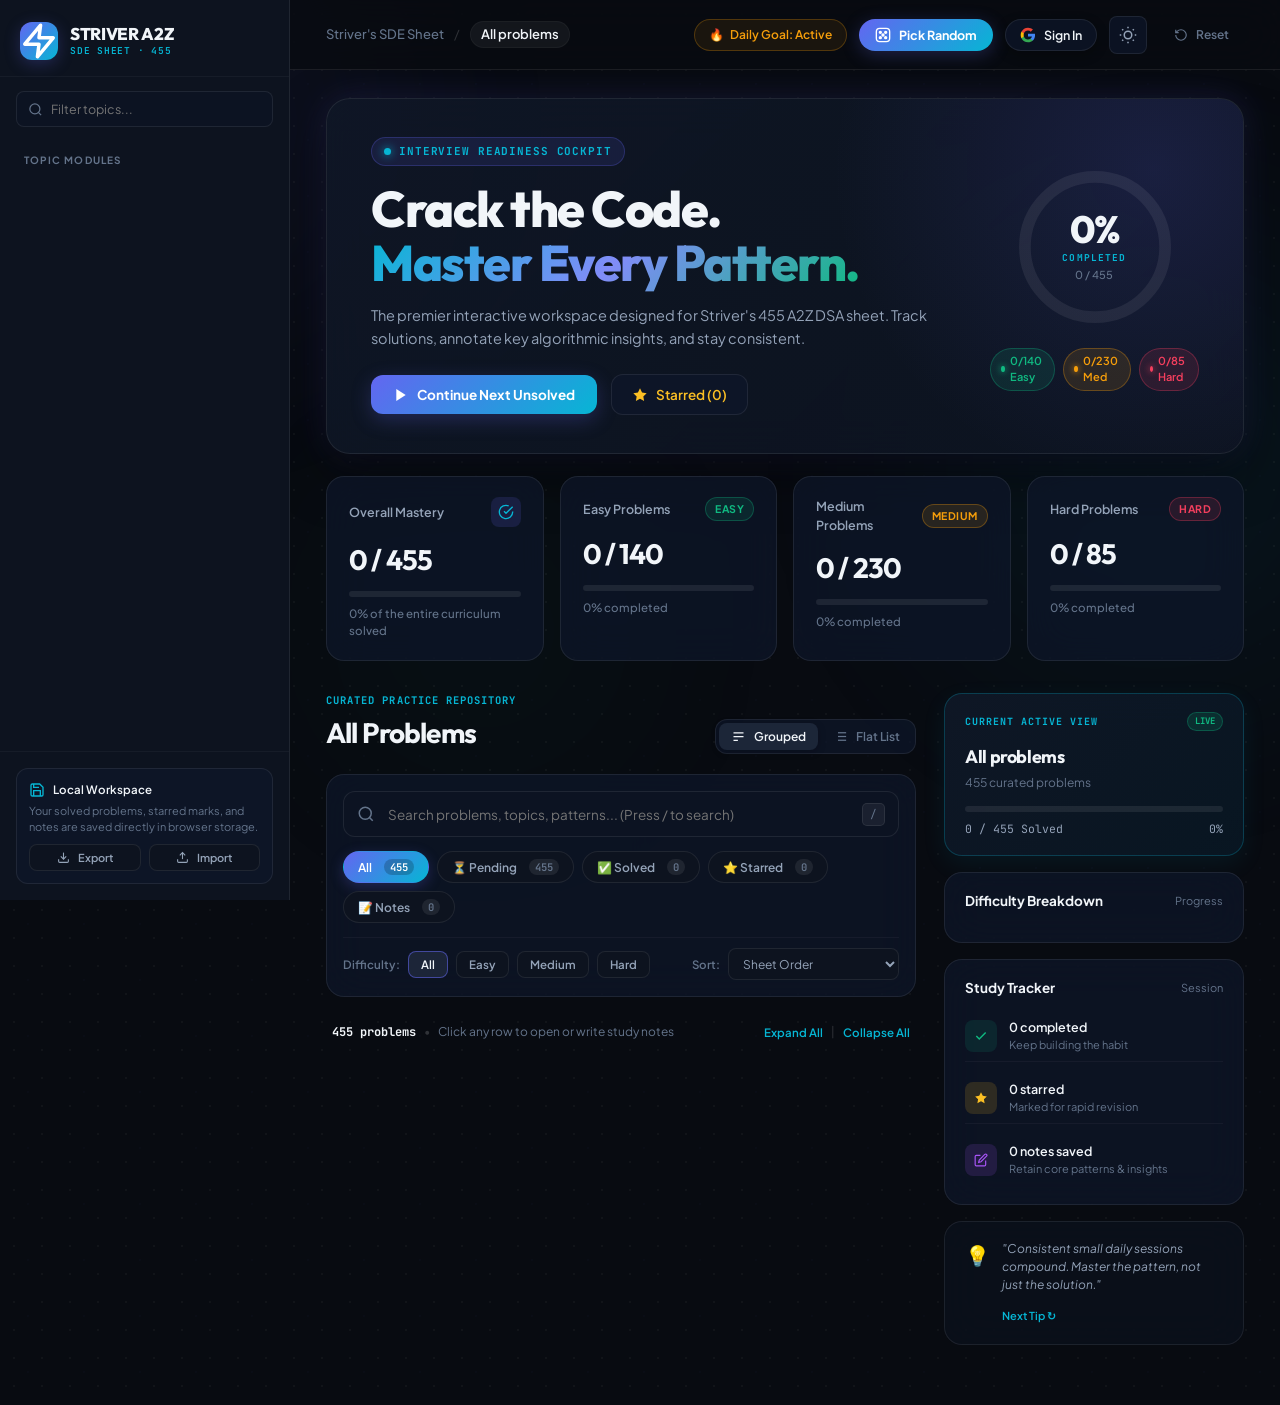
==== index.html @ 266dcc2a "Harden tracker and update page title" ====
<!doctype html>
<html lang="en" data-theme="dark">
  <head>
    <meta charset="UTF-8" />
    <meta name="viewport" content="width=device-width, initial-scale=1.0" />
    <meta name="theme-color" content="#090d16" />
    <title>Old Striver's A2Z DSA Tracker</title>
    <link rel="preconnect" href="https://fonts.googleapis.com" />
    <link rel="preconnect" href="https://fonts.gstatic.com" crossorigin />
    <link href="https://fonts.googleapis.com/css2?family=JetBrains+Mono:wght@400;500;600&family=Outfit:wght@500;600;700;800&family=Plus+Jakarta+Sans:wght@400;500;600;700;800&display=swap" rel="stylesheet" />
    <link rel="stylesheet" href="styles.css" />
  </head>
  <body>
    <!-- Background Ambient Aura -->
    <div class="ambient-glow glow-1" aria-hidden="true"></div>
    <div class="ambient-glow glow-2" aria-hidden="true"></div>
    <div class="ambient-glow glow-3" aria-hidden="true"></div>
    <canvas id="confettiCanvas" class="confetti-canvas" aria-hidden="true"></canvas>

    <div class="app-shell">
      <!-- SIDEBAR -->
      <aside class="sidebar" id="sidebar">
        <div class="sidebar-header">
          <div class="brand">
            <div class="brand-icon">
              <svg viewBox="0 0 24 24" fill="none" stroke="currentColor" stroke-width="2.2" stroke-linecap="round" stroke-linejoin="round">
                <polygon points="13 2 3 14 12 14 11 22 21 10 12 10 13 2"></polygon>
              </svg>
            </div>
            <div class="brand-text">
              <span class="brand-title">STRIVER A2Z</span>
              <span class="brand-badge">SDE SHEET · 455</span>
            </div>
          </div>
          <button class="icon-button mobile-only" id="closeSidebar" aria-label="Close navigation">
            <svg viewBox="0 0 24 24" width="20" height="20" stroke="currentColor" stroke-width="2" fill="none"><line x1="18" y1="6" x2="6" y2="18"></line><line x1="6" y1="6" x2="18" y2="18"></line></svg>
          </button>
        </div>

        <!-- Sidebar Topic Filter & Search -->
        <div class="sidebar-search">
          <svg viewBox="0 0 24 24" width="15" height="15" stroke="currentColor" stroke-width="2" fill="none"><circle cx="11" cy="11" r="8"></circle><line x1="21" y1="21" x2="16.65" y2="16.65"></line></svg>
          <input type="text" id="topicSearchInput" placeholder="Filter topics..." aria-label="Filter topics" />
        </div>

        <!-- Topic Categories Navigation -->
        <div class="sidebar-scroll">
          <div class="nav-section-label">TOPIC MODULES</div>
          <nav class="nav-list" id="topicNav" aria-label="Topics list"></nav>
        </div>

        <!-- Sidebar Footer Action Panel -->
        <div class="sidebar-footer">
          <div class="storage-card">
            <div class="storage-card-header">
              <svg viewBox="0 0 24 24" width="16" height="16" stroke="currentColor" stroke-width="2" fill="none"><path d="M19 21H5a2 2 0 0 1-2-2V5a2 2 0 0 1 2-2h11l5 5v11a2 2 0 0 1-2 2z"></path><polyline points="17 21 17 13 7 13 7 21"></polyline><polyline points="7 3 7 8 15 8"></polyline></svg>
              <span>Local Workspace</span>
            </div>
            <p>Your solved problems, starred marks, and notes are saved directly in browser storage.</p>
            <div class="storage-actions">
              <button class="footer-action-btn" id="exportBtn" title="Export progress as JSON">
                <svg viewBox="0 0 24 24" width="13" height="13" stroke="currentColor" stroke-width="2" fill="none"><path d="M21 15v4a2 2 0 0 1-2 2H5a2 2 0 0 1-2-2v-4"></path><polyline points="7 10 12 15 17 10"></polyline><line x1="12" y1="15" x2="12" y2="3"></line></svg>
                Export
              </button>
              <button class="footer-action-btn" id="importBtn" title="Import progress from JSON">
                <svg viewBox="0 0 24 24" width="13" height="13" stroke="currentColor" stroke-width="2" fill="none"><path d="M21 15v4a2 2 0 0 1-2 2H5a2 2 0 0 1-2-2v-4"></path><polyline points="17 8 12 3 7 8"></polyline><line x1="12" y1="3" x2="12" y2="15"></line></svg>
                Import
              </button>
              <input type="file" id="importFileInput" accept=".json" style="display:none" />
            </div>
          </div>
        </div>
      </aside>

      <!-- MAIN CONTAINER -->
      <main class="main">
        <!-- TOPBAR -->
        <header class="topbar">
          <div class="topbar-left">
            <button class="icon-button mobile-only" id="openSidebar" aria-label="Open navigation">
              <svg viewBox="0 0 24 24" width="22" height="22" stroke="currentColor" stroke-width="2" fill="none"><line x1="3" y1="12" x2="21" y2="12"></line><line x1="3" y1="6" x2="21" y2="6"></line><line x1="3" y1="18" x2="21" y2="18"></line></svg>
            </button>
            <div class="breadcrumbs">
              <span class="crumb-root">Striver's SDE Sheet</span>
              <span class="crumb-divider">/</span>
              <span class="crumb-current" id="crumbTopic">All problems</span>
            </div>
          </div>

          <div class="topbar-right">
            <!-- Daily Streak & Quick Stats -->
            <div class="header-pill streak-pill" title="Current Daily Streak">
              <span class="pill-icon">🔥</span>
              <span class="streak-text" id="streakDisplay">Daily Goal: Active</span>
            </div>

            <!-- Random Problem Button -->
            <button class="cta-pill-button" id="randomProblemBtn" title="Pick a random unsolved problem to practice">
              <svg viewBox="0 0 24 24" width="16" height="16" stroke="currentColor" stroke-width="2" fill="none"><rect x="2" y="2" width="20" height="20" rx="5"></rect><circle cx="8" cy="8" r="1.5" fill="currentColor"></circle><circle cx="16" cy="8" r="1.5" fill="currentColor"></circle><circle cx="12" cy="12" r="1.5" fill="currentColor"></circle><circle cx="8" cy="16" r="1.5" fill="currentColor"></circle><circle cx="16" cy="16" r="1.5" fill="currentColor"></circle></svg>
              <span>Pick Random</span>
            </button>

            <!-- Google Auth Container -->
            <div id="authContainer" class="auth-container">
              <button class="google-signin-btn" id="googleSignInBtn" title="Sign in with Google to sync your progress to the cloud">
                <svg viewBox="0 0 24 24" width="16" height="16">
                  <path fill="#4285F4" d="M22.56 12.25c0-.78-.07-1.53-.2-2.25H12v4.26h5.92c-.26 1.37-1.04 2.53-2.21 3.31v2.77h3.57c2.08-1.92 3.28-4.74 3.28-8.09z"/>
                  <path fill="#34A853" d="M12 23c2.97 0 5.46-.98 7.28-2.66l-3.57-2.77c-.98.66-2.23 1.06-3.71 1.06-2.86 0-5.29-1.93-6.16-4.53H2.18v2.84C3.99 20.53 7.7 23 12 23z"/>
                  <path fill="#FBBC05" d="M5.84 14.09c-.22-.66-.35-1.36-.35-2.09s.13-1.43.35-2.09V7.06H2.18C1.43 8.55 1 10.22 1 12s.43 3.45 1.18 4.94l2.85-2.22.81-.63z"/>
                  <path fill="#EA4335" d="M12 5.38c1.62 0 3.06.56 4.21 1.64l3.15-3.15C17.45 2.09 14.97 1 12 1 7.7 1 3.99 3.47 2.18 7.06l3.66 2.84c.87-2.6 3.3-4.52 6.16-4.52z"/>
                </svg>
                <span>Sign In</span>
              </button>

              <div class="user-profile-menu" id="userProfileMenu" hidden>
                <div class="sync-indicator" id="syncIndicator" title="Cloud Sync Status">
                  <span class="sync-dot"></span>
                  <span class="sync-text" id="syncStatusText">Synced</span>
                </div>
                <div class="user-avatar-wrap" id="userAvatarWrap" title="Your Account">
                  <img id="userAvatar" class="user-avatar" src="" alt="Profile" />
                  <span id="userInitials" class="user-initials" hidden></span>
                </div>
                <div class="user-dropdown-panel" id="userDropdownPanel" hidden>
                  <div class="user-dropdown-header">
                    <strong id="userDisplayName">Signed In User</strong>
                    <small id="userEmail">user@example.com</small>
                  </div>
                  <div class="dropdown-divider"></div>
                  <button class="dropdown-item" id="forceSyncBtn">
                    <svg viewBox="0 0 24 24" width="14" height="14" stroke="currentColor" stroke-width="2" fill="none"><path d="M21.5 2v6h-6M21.34 15.57a10 10 0 1 1-.57-8.38l5.67-5.67"/></svg>
                    <span>Sync with Cloud Now</span>
                  </button>
                  <button class="dropdown-item logout-item" id="googleSignOutBtn">
                    <svg viewBox="0 0 24 24" width="14" height="14" stroke="currentColor" stroke-width="2" fill="none"><path d="M9 21H5a2 2 0 0 1-2-2V5a2 2 0 0 1 2-2h4"></path><polyline points="16 17 21 12 16 7"></polyline><line x1="21" y1="12" x2="9" y2="12"></line></svg>
                    <span>Sign Out</span>
                  </button>
                </div>
              </div>
            </div>

            <!-- Theme Switcher -->
            <button class="icon-button" id="themeToggle" title="Toggle Dark/Light theme" aria-label="Toggle theme">
              <svg class="sun-icon" viewBox="0 0 24 24" width="18" height="18" stroke="currentColor" stroke-width="2" fill="none"><circle cx="12" cy="12" r="5"></circle><line x1="12" y1="1" x2="12" y2="3"></line><line x1="12" y1="21" x2="12" y2="23"></line><line x1="4.22" y1="4.22" x2="5.64" y2="5.64"></line><line x1="18.36" y1="18.36" x2="19.78" y2="19.78"></line><line x1="1" y1="12" x2="3" y2="12"></line><line x1="21" y1="12" x2="23" y2="12"></line><line x1="4.22" y1="19.78" x2="5.64" y2="18.36"></line><line x1="18.36" y1="5.64" x2="19.78" y2="4.22"></line></svg>
              <svg class="moon-icon" viewBox="0 0 24 24" width="18" height="18" stroke="currentColor" stroke-width="2" fill="none"><path d="M21 12.79A9 9 0 1 1 11.21 3 7 7 0 0 0 21 12.79z"></path></svg>
            </button>

            <!-- Reset Button -->
            <button class="ghost-btn" id="resetProgress" title="Reset all progress and notes">
              <svg viewBox="0 0 24 24" width="14" height="14" stroke="currentColor" stroke-width="2" fill="none"><path d="M3 12a9 9 0 1 0 9-9 9.75 9.75 0 0 0-6.74 2.74L3 8"></path><path d="M3 3v5h5"></path></svg>
              <span>Reset</span>
            </button>
          </div>
        </header>

        <!-- HERO COMMAND CENTER -->
        <section class="hero-section">
          <div class="hero-content">
            <div class="hero-eyebrow">
              <span class="eyebrow-dot"></span>
              <span>INTERVIEW READINESS COCKPIT</span>
            </div>
            <h1 class="hero-title">
              Crack the Code.<br />
              <span class="gradient-text">Master Every Pattern.</span>
            </h1>
            <p class="hero-description">
              The premier interactive workspace designed for Striver's 455 A2Z DSA sheet. Track solutions, annotate key algorithmic insights, and stay consistent.
            </p>
            <div class="hero-action-row">
              <button class="primary-hero-btn" id="resumeNextBtn">
                <svg viewBox="0 0 24 24" width="16" height="16" fill="currentColor"><polygon points="5 3 19 12 5 21 5 3"></polygon></svg>
                <span>Continue Next Unsolved</span>
              </button>
              <button class="secondary-hero-btn" id="viewStarredHeroBtn">
                <svg viewBox="0 0 24 24" width="16" height="16" fill="currentColor"><polygon points="12 2 15.09 8.26 22 9.27 17 14.14 18.18 21.02 12 17.77 5.82 21.02 7 14.14 2 9.27 8.91 8.26 12 2"></polygon></svg>
                <span id="heroStarredLabel">Starred (0)</span>
              </button>
            </div>
          </div>

          <!-- Circular Radial Progress Gauge -->
          <div class="hero-gauge-wrapper">
            <div class="radial-gauge-container">
              <svg class="radial-gauge-svg" viewBox="0 0 160 160">
                <defs>
                  <linearGradient id="gaugeGradient" x1="0%" y1="0%" x2="100%" y2="100%">
                    <stop offset="0%" stop-color="#06b6d4" />
                    <stop offset="50%" stop-color="#3b82f6" />
                    <stop offset="100%" stop-color="#10b981" />
                  </linearGradient>
                  <filter id="gaugeGlow" x="-20%" y="-20%" width="140%" height="140%">
                    <feGaussianBlur stdDeviation="6" result="glow" />
                    <feComposite in="SourceGraphic" in2="glow" operator="over" />
                  </filter>
                </defs>
                <circle class="gauge-bg-circle" cx="80" cy="80" r="66"></circle>
                <circle class="gauge-progress-circle" id="gaugeProgressCircle" cx="80" cy="80" r="66"></circle>
              </svg>
              <div class="gauge-center-content">
                <span class="gauge-percentage" id="heroPercent">0%</span>
                <span class="gauge-label">COMPLETED</span>
                <span class="gauge-sublabel" id="heroFraction">0 / 455</span>
              </div>
            </div>
            <div class="hero-mini-badges">
              <div class="mini-badge easy-badge">
                <span class="badge-dot"></span>
                <span id="heroEasyCount">0/140 Easy</span>
              </div>
              <div class="mini-badge medium-badge">
                <span class="badge-dot"></span>
                <span id="heroMedCount">0/230 Med</span>
              </div>
              <div class="mini-badge hard-badge">
                <span class="badge-dot"></span>
                <span id="heroHardCount">0/85 Hard</span>
              </div>
            </div>
          </div>
        </section>

        <!-- STATS ANALYTICS CARDS -->
        <section class="stats-grid" aria-label="Progress summary cards">
          <div class="stat-card accent-card">
            <div class="stat-card-top">
              <span class="stat-card-title">Overall Mastery</span>
              <div class="stat-icon-wrap primary-icon">
                <svg viewBox="0 0 24 24" width="16" height="16" stroke="currentColor" stroke-width="2" fill="none"><path d="M22 11.08V12a10 10 0 1 1-5.93-9.14"></path><polyline points="22 4 12 14.01 9 11.01"></polyline></svg>
              </div>
            </div>
            <div class="stat-main-number" id="totalProgress">0 / 455</div>
            <div class="progress-bar-track">
              <div class="progress-bar-fill" id="totalBar" style="width: 0%"></div>
            </div>
            <div class="stat-footer-text">
              <span id="overallPercentLabel">0% of the entire curriculum solved</span>
            </div>
          </div>

          <div class="stat-card easy-stat-card">
            <div class="stat-card-top">
              <span class="stat-card-title">Easy Problems</span>
              <span class="difficulty-pill easy-pill">Easy</span>
            </div>
            <div class="stat-main-number" id="easyProgress">0 / 140</div>
            <div class="progress-bar-track">
              <div class="progress-bar-fill easy-fill" id="easyBar" style="width: 0%"></div>
            </div>
            <div class="stat-footer-text" id="easyPercentLabel">0% completed</div>
          </div>

          <div class="stat-card medium-stat-card">
            <div class="stat-card-top">
              <span class="stat-card-title">Medium Problems</span>
              <span class="difficulty-pill medium-pill">Medium</span>
            </div>
            <div class="stat-main-number" id="mediumProgress">0 / 230</div>
            <div class="progress-bar-track">
              <div class="progress-bar-fill medium-fill" id="mediumBar" style="width: 0%"></div>
            </div>
            <div class="stat-footer-text" id="medPercentLabel">0% completed</div>
          </div>

          <div class="stat-card hard-stat-card">
            <div class="stat-card-top">
              <span class="stat-card-title">Hard Problems</span>
              <span class="difficulty-pill hard-pill">Hard</span>
            </div>
            <div class="stat-main-number" id="hardProgress">0 / 85</div>
            <div class="progress-bar-track">
              <div class="progress-bar-fill hard-fill" id="hardBar" style="width: 0%"></div>
            </div>
            <div class="stat-footer-text" id="hardPercentLabel">0% completed</div>
          </div>
        </section>

        <!-- MAIN WORKSPACE -->
        <section class="workspace">
          <!-- PRACTICE QUEUE COLUMN -->
          <div class="queue-column">
            <!-- Header & View Mode Switch -->
            <div class="section-head">
              <div class="section-titles">
                <span class="section-eyebrow">CURATED PRACTICE REPOSITORY</span>
                <h2 id="queueTitle">All Problems</h2>
              </div>
              <div class="head-controls">
                <!-- Grouping mode toggle (Grouped vs Flat) -->
                <div class="layout-toggle" role="group" aria-label="Layout toggle">
                  <button class="layout-btn active" id="layoutGroupedBtn" title="Group by Topic & Subtopic">
                    <svg viewBox="0 0 24 24" width="15" height="15" stroke="currentColor" stroke-width="2" fill="none"><path d="M4 6h16M4 12h16M4 18h7"></path></svg>
                    <span>Grouped</span>
                  </button>
                  <button class="layout-btn" id="layoutFlatBtn" title="Flat problem list">
                    <svg viewBox="0 0 24 24" width="15" height="15" stroke="currentColor" stroke-width="2" fill="none"><line x1="8" y1="6" x2="21" y2="6"></line><line x1="8" y1="12" x2="21" y2="12"></line><line x1="8" y1="18" x2="21" y2="18"></line><line x1="3" y1="6" x2="3.01" y2="6"></line><line x1="3" y1="12" x2="3.01" y2="12"></line><line x1="3" y1="18" x2="3.01" y2="18"></line></svg>
                    <span>Flat List</span>
                  </button>
                </div>
              </div>
            </div>

            <!-- Enhanced Filter & Toolbar -->
            <div class="toolbar-container">
              <!-- Search Box -->
              <div class="search-box">
                <svg class="search-icon" viewBox="0 0 24 24" width="18" height="18" stroke="currentColor" stroke-width="2" fill="none"><circle cx="11" cy="11" r="8"></circle><line x1="21" y1="21" x2="16.65" y2="16.65"></line></svg>
                <input id="searchInput" placeholder="Search problems, topics, patterns... (Press / to search)" aria-label="Search problems" />
                <button class="clear-search-btn" id="clearSearchBtn" aria-label="Clear search" hidden>×</button>
                <span class="search-kbd-hint">/</span>
              </div>

              <!-- Quick Status Filters -->
              <div class="status-filter-pills" role="tablist">
                <button class="status-pill active" data-view="all">All <span class="pill-count" id="countAll">455</span></button>
                <button class="status-pill" data-view="pending">⏳ Pending <span class="pill-count" id="countPending">455</span></button>
                <button class="status-pill" data-view="done">✅ Solved <span class="pill-count" id="countDone">0</span></button>
                <button class="status-pill" data-view="starred">⭐ Starred <span class="pill-count" id="countStarred">0</span></button>
                <button class="status-pill" data-view="notes">📝 Notes <span class="pill-count" id="countNotes">0</span></button>
              </div>

              <!-- Secondary Row: Difficulty & Sort Controls -->
              <div class="secondary-toolbar">
                <div class="difficulty-chips">
                  <span class="filter-label">Difficulty:</span>
                  <button class="diff-chip active" data-difficulty="all">All</button>
                  <button class="diff-chip diff-easy" data-difficulty="Easy">Easy</button>
                  <button class="diff-chip diff-med" data-difficulty="Medium">Medium</button>
                  <button class="diff-chip diff-hard" data-difficulty="Hard">Hard</button>
                </div>

                <div class="sort-wrapper">
                  <span class="filter-label">Sort:</span>
                  <select id="sortSelect" aria-label="Sort problems">
                    <option value="sheet">Sheet Order</option>
                    <option value="diff-asc">Difficulty (Easy → Hard)</option>
                    <option value="diff-desc">Difficulty (Hard → Easy)</option>
                    <option value="topic">Topic Category</option>
                    <option value="name">Problem Name (A-Z)</option>
                  </select>
                </div>
              </div>
            </div>

            <!-- Queue Meta & Actions Bar -->
            <div class="queue-meta">
              <div class="meta-left">
                <span class="result-count" id="resultCount">455 problems</span>
                <span class="meta-divider">•</span>
                <span class="meta-subtext">Click any row to open or write study notes</span>
              </div>
              <div class="meta-right" id="groupAccordionControls">
                <button class="text-action-btn" id="expandAllBtn">Expand All</button>
                <span class="meta-divider">|</span>
                <button class="text-action-btn" id="collapseAllBtn">Collapse All</button>
              </div>
            </div>

            <!-- Problem List Container -->
            <div class="problem-list" id="problemList"></div>

            <!-- Empty State -->
            <div class="empty-state" id="emptyState" hidden>
              <div class="empty-state-icon">
                <svg viewBox="0 0 24 24" width="48" height="48" stroke="currentColor" stroke-width="1.5" fill="none"><circle cx="11" cy="11" r="8"></circle><line x1="21" y1="21" x2="16.65" y2="16.65"></line><line x1="8" y1="11" x2="14" y2="11"></line></svg>
              </div>
              <h3>No matching problems found</h3>
              <p>We couldn't find any questions matching your active filters or search query.</p>
              <button class="primary-hero-btn" id="resetFiltersBtn">Reset All Filters</button>
            </div>
          </div>

          <!-- STUDY INSIGHTS RIGHT RAIL -->
          <aside class="insights-rail" aria-label="Study insights and momentum">
            <div class="rail-card focus-topic-card">
              <div class="rail-card-head">
                <span class="rail-label">CURRENT ACTIVE VIEW</span>
                <span class="live-tag">LIVE</span>
              </div>
              <strong class="focus-title" id="railFocus">All problems</strong>
              <p class="focus-desc" id="railFocusMeta">455 curated problems</p>
              <div class="focus-progress-wrapper">
                <div class="progress-bar-track">
                  <div class="progress-bar-fill" id="railFocusBar" style="width: 0%"></div>
                </div>
                <div class="focus-numbers">
                  <span id="railFocusFraction">0 / 455 Solved</span>
                  <span id="railFocusPercent">0%</span>
                </div>
              </div>
            </div>

            <!-- Difficulty Distribution Breakdown -->
            <div class="rail-card">
              <div class="rail-card-head">
                <span class="rail-title">Difficulty Breakdown</span>
                <span class="rail-subtitle">Progress</span>
              </div>
              <div id="difficultyBars" class="difficulty-bars-list"></div>
            </div>

            <!-- Quick Revision Checklist -->
            <div class="rail-card">
              <div class="rail-card-head">
                <span class="rail-title">Study Tracker</span>
                <span class="rail-subtitle">Session</span>
              </div>
              <div class="checklist-items">
                <div class="check-item-row">
                  <div class="check-item-icon check-green">
                    <svg viewBox="0 0 24 24" width="14" height="14" stroke="currentColor" stroke-width="2.5" fill="none"><polyline points="20 6 9 17 4 12"></polyline></svg>
                  </div>
                  <div class="check-item-text">
                    <strong id="railDone">0 completed</strong>
                    <small>Keep building the habit</small>
                  </div>
                </div>
                <div class="check-item-row">
                  <div class="check-item-icon check-gold">
                    <svg viewBox="0 0 24 24" width="14" height="14" fill="currentColor"><polygon points="12 2 15.09 8.26 22 9.27 17 14.14 18.18 21.02 12 17.77 5.82 21.02 7 14.14 2 9.27 8.91 8.26 12 2"></polygon></svg>
                  </div>
                  <div class="check-item-text">
                    <strong id="railStarred">0 starred</strong>
                    <small>Marked for rapid revision</small>
                  </div>
                </div>
                <div class="check-item-row">
                  <div class="check-item-icon check-purple">
                    <svg viewBox="0 0 24 24" width="14" height="14" stroke="currentColor" stroke-width="2" fill="none"><path d="M11 4H4a2 2 0 0 0-2 2v14a2 2 0 0 0 2 2h14a2 2 0 0 0 2-2v-7"></path><path d="M18.5 2.5a2.121 2.121 0 0 1 3 3L12 15l-4 1 1-4 9.5-9.5z"></path></svg>
                  </div>
                  <div class="check-item-text">
                    <strong id="railNotes">0 notes saved</strong>
                    <small>Retain core patterns & insights</small>
                  </div>
                </div>
              </div>
            </div>

            <!-- Pro Tip / Mindset Card -->
            <div class="rail-card quote-card">
              <div class="quote-icon">💡</div>
              <div class="quote-body">
                <p id="motivationalQuote">"Consistent small daily sessions compound. Master the pattern, not just the solution."</p>
                <button class="new-quote-btn" id="newQuoteBtn" title="Get another tip">Next Tip ↻</button>
              </div>
            </div>
          </aside>
        </section>
      </main>
    </div>

    <!-- NOTE MODAL DIALOG -->
    <div class="modal-backdrop" id="noteModal" hidden>
      <div class="note-modal" role="dialog" aria-modal="true" aria-labelledby="noteTitle">
        <button class="modal-close" id="closeModal" aria-label="Close modal">×</button>
        <div class="modal-header">
          <span class="modal-eyebrow">ALGORITHMIC STUDY NOTE</span>
          <h2 id="noteTitle" class="modal-title">Problem Title</h2>
          <div class="modal-tags" id="noteMeta"></div>
        </div>

        <div class="modal-body">
          <div class="note-toolbar">
            <span class="note-tip">Capture edge cases, time/space complexity, or Striver's intuition:</span>
            <span class="note-char-count" id="noteCharCount">0 characters</span>
          </div>
          <textarea id="noteInput" maxlength="5000" placeholder="Write down your key takeaways, optimal intuition, edge cases, or pitfalls..."></textarea>
        </div>

        <div class="modal-footer">
          <div class="modal-footer-left">
            <button class="ghost-btn delete-btn" id="deleteNoteBtn" title="Delete note">
              <svg viewBox="0 0 24 24" width="14" height="14" stroke="currentColor" stroke-width="2" fill="none"><polyline points="3 6 5 6 21 6"></polyline><path d="M19 6v14a2 2 0 0 1-2 2H7a2 2 0 0 1-2-2V6m3 0V4a2 2 0 0 1 2-2h4a2 2 0 0 1 2 2v2"></path></svg>
              Delete Note
            </button>
          </div>
          <div class="modal-footer-right">
            <button class="ghost-btn" id="cancelNote">Cancel</button>
            <button class="primary-hero-btn" id="saveNote">
              <svg viewBox="0 0 24 24" width="14" height="14" stroke="currentColor" stroke-width="2" fill="none"><path d="M19 21H5a2 2 0 0 1-2-2V5a2 2 0 0 1 2-2h11l5 5v11a2 2 0 0 1-2 2z"></path><polyline points="17 21 17 13 7 13 7 21"></polyline><polyline points="7 3 7 8 15 8"></polyline></svg>
              Save Note
            </button>
          </div>
        </div>
      </div>
    </div>

    <!-- RANDOM PROBLEM CHALLENGE MODAL -->
    <div class="modal-backdrop" id="randomModal" hidden>
      <div class="random-modal" role="dialog" aria-modal="true" aria-labelledby="randomModalTitle">
        <button class="modal-close" id="closeRandomModal" aria-label="Close modal">×</button>
        <div class="random-modal-header">
          <div class="dice-badge">🎲</div>
          <span class="modal-eyebrow">DAILY RANDOM CHALLENGE</span>
          <h2 id="randomModalTitle" class="modal-title">Ready for your next challenge?</h2>
        </div>
        <div class="random-problem-card" id="randomCardContent">
          <!-- Filled dynamically -->
        </div>
        <div class="modal-footer" style="justify-content: flex-end;">
          <button class="ghost-btn" id="rollAgainBtn">Roll Another 🎲</button>
          <button class="primary-hero-btn" id="solveRandomBtn">Go To Problem →</button>
        </div>
      </div>
    </div>

    <!-- TOAST NOTIFICATION CONTAINER -->
    <div class="toast-container" id="toastContainer" aria-live="polite"></div>

    <script src="data.js"></script>
    <script type="module" src="app.js"></script>
  </body>
</html>
---- styles.css ----
/* ==========================================================================
   STRIVER A2Z DSA TRACKER · ULTRA-MODERN PREMIUM STYLESHEET
   ========================================================================== */

:root {
  /* Dark Theme Palette (Obsidian / Neon Cyber Minimal) */
  --bg: #080b11;
  --bg-secondary: #0d131f;
  --bg-card: rgba(15, 23, 42, 0.72);
  --bg-card-hover: rgba(23, 34, 59, 0.82);
  --bg-card-active: rgba(30, 41, 59, 0.9);
  --bg-input: rgba(13, 20, 36, 0.85);

  --border: rgba(255, 255, 255, 0.08);
  --border-focus: rgba(99, 102, 241, 0.55);
  --border-subtle: rgba(255, 255, 255, 0.04);
  --border-hover: rgba(255, 255, 255, 0.16);

  --text-main: #f1f5f9;
  --text-secondary: #94a3b8;
  --text-muted: #64748b;
  --text-inverse: #090d16;

  /* Accent & Difficulty Tokens */
  --primary: #6366f1;
  --primary-gradient: linear-gradient(135deg, #6366f1 0%, #06b6d4 100%);
  --primary-glow: rgba(99, 102, 241, 0.25);

  --easy: #10b981;
  --easy-bg: rgba(16, 185, 129, 0.12);
  --easy-border: rgba(16, 185, 129, 0.3);
  --easy-glow: rgba(16, 185, 129, 0.25);

  --medium: #f59e0b;
  --medium-bg: rgba(245, 158, 11, 0.12);
  --medium-border: rgba(245, 158, 11, 0.3);
  --medium-glow: rgba(245, 158, 11, 0.25);

  --hard: #f43f5e;
  --hard-bg: rgba(244, 63, 94, 0.12);
  --hard-border: rgba(244, 63, 94, 0.3);
  --hard-glow: rgba(244, 63, 94, 0.25);

  --gold: #fbbf24;
  --gold-bg: rgba(251, 191, 36, 0.15);

  --cyan: #06b6d4;
  --purple: #a855f7;

  /* Effects */
  --glass-blur: blur(20px);
  --shadow-sm: 0 4px 12px rgba(0, 0, 0, 0.25);
  --shadow-md: 0 10px 30px rgba(0, 0, 0, 0.35);
  --shadow-lg: 0 20px 50px rgba(0, 0, 0, 0.5);
  --shadow-glow: 0 0 35px rgba(99, 102, 241, 0.18);
  --radius-sm: 8px;
  --radius-md: 12px;
  --radius-lg: 18px;
  --radius-xl: 24px;
}

[data-theme="light"] {
  /* Light Theme (Crisp Editorial Studio) */
  --bg: #f8fafc;
  --bg-secondary: #f1f5f9;
  --bg-card: rgba(255, 255, 255, 0.9);
  --bg-card-hover: #ffffff;
  --bg-card-active: #e2e8f0;
  --bg-input: #ffffff;

  --border: rgba(148, 163, 184, 0.25);
  --border-focus: rgba(99, 102, 241, 0.6);
  --border-subtle: rgba(148, 163, 184, 0.12);
  --border-hover: rgba(148, 163, 184, 0.4);

  --text-main: #0f172a;
  --text-secondary: #475569;
  --text-muted: #64748b;
  --text-inverse: #f8fafc;

  --primary: #4f46e5;
  --primary-gradient: linear-gradient(135deg, #4f46e5 0%, #0891b2 100%);
  --primary-glow: rgba(79, 70, 229, 0.2);

  --easy: #059669;
  --easy-bg: rgba(16, 185, 129, 0.1);
  --easy-border: rgba(16, 185, 129, 0.35);

  --medium: #d97706;
  --medium-bg: rgba(245, 158, 11, 0.1);
  --medium-border: rgba(245, 158, 11, 0.35);

  --hard: #e11d48;
  --hard-bg: rgba(244, 63, 94, 0.1);
  --hard-border: rgba(244, 63, 94, 0.35);

  --gold: #d97706;
  --gold-bg: rgba(251, 191, 36, 0.15);

  --shadow-sm: 0 4px 12px rgba(15, 23, 42, 0.05);
  --shadow-md: 0 10px 30px rgba(15, 23, 42, 0.08);
  --shadow-lg: 0 20px 50px rgba(15, 23, 42, 0.12);
  --shadow-glow: 0 0 35px rgba(79, 70, 229, 0.12);
}

/* ==========================================================================
   RESET & BASE
   ========================================================================== */

*, *::before, *::after {
  box-sizing: border-box;
  margin: 0;
  padding: 0;
}

body {
  font-family: 'Plus Jakarta Sans', system-ui, -apple-system, sans-serif;
  background-color: var(--bg);
  color: var(--text-main);
  min-height: 100vh;
  line-height: 1.5;
  overflow-x: hidden;
  position: relative;
  transition: background-color 0.3s ease, color 0.3s ease;
  background-image: 
    radial-gradient(rgba(255, 255, 255, 0.035) 1px, transparent 1px),
    radial-gradient(rgba(99, 102, 241, 0.02) 1px, transparent 1px);
  background-size: 28px 28px, 56px 56px;
}

[data-theme="light"] body {
  background-image: 
    radial-gradient(rgba(15, 23, 42, 0.04) 1px, transparent 1px);
  background-size: 28px 28px;
}

button, input, select, textarea {
  font-family: inherit;
  color: inherit;
}

button {
  cursor: pointer;
  border: none;
  background: none;
  display: inline-flex;
  align-items: center;
  justify-content: center;
  gap: 8px;
  transition: all 0.2s cubic-bezier(0.16, 1, 0.3, 1);
}

button:focus-visible, input:focus-visible, select:focus-visible, textarea:focus-visible {
  outline: 2px solid var(--primary);
  outline-offset: 2px;
}

[hidden] {
  display: none !important;
}

a {
  color: inherit;
  text-decoration: none;
}

/* Custom Translucent Scrollbars */
::-webkit-scrollbar {
  width: 6px;
  height: 6px;
}
::-webkit-scrollbar-track {
  background: transparent;
}
::-webkit-scrollbar-thumb {
  background: var(--border-hover);
  border-radius: 99px;
}
::-webkit-scrollbar-thumb:hover {
  background: var(--text-muted);
}

/* ==========================================================================
   AMBIENT GLOWS & CONFETTI
   ========================================================================== */

.ambient-glow {
  position: fixed;
  border-radius: 50%;
  pointer-events: none;
  z-index: 0;
  filter: blur(120px);
  opacity: 0.45;
  animation: pulseGlow 14s ease-in-out infinite alternate;
}

.glow-1 {
  width: 550px;
  height: 550px;
  top: -150px;
  left: -100px;
  background: radial-gradient(circle, rgba(99, 102, 241, 0.3) 0%, transparent 70%);
}

.glow-2 {
  width: 650px;
  height: 650px;
  top: 15%;
  right: -200px;
  background: radial-gradient(circle, rgba(6, 182, 212, 0.22) 0%, transparent 70%);
  animation-delay: -5s;
}

.glow-3 {
  width: 450px;
  height: 450px;
  bottom: 5%;
  left: 20%;
  background: radial-gradient(circle, rgba(16, 185, 129, 0.15) 0%, transparent 70%);
  animation-delay: -8s;
}

@keyframes pulseGlow {
  0% { transform: scale(1) translate(0, 0); opacity: 0.35; }
  50% { transform: scale(1.12) translate(30px, 20px); opacity: 0.55; }
  100% { transform: scale(0.95) translate(-20px, 30px); opacity: 0.35; }
}

.confetti-canvas {
  position: fixed;
  inset: 0;
  width: 100vw;
  height: 100vh;
  pointer-events: none;
  z-index: 999;
}

/* ==========================================================================
   APP SHELL LAYOUT
   ========================================================================== */

.app-shell {
  display: flex;
  min-height: 100vh;
  position: relative;
  z-index: 1;
}

/* ==========================================================================
   SIDEBAR COMPONENT
   ========================================================================== */

.sidebar {
  width: 290px;
  flex-shrink: 0;
  background: var(--bg-secondary);
  border-right: 1px solid var(--border);
  display: flex;
  flex-direction: column;
  height: 100vh;
  position: sticky;
  top: 0;
  z-index: 40;
  backdrop-filter: var(--glass-blur);
  transition: transform 0.3s cubic-bezier(0.16, 1, 0.3, 1), background-color 0.3s ease;
}

.sidebar-header {
  padding: 22px 20px 16px;
  display: flex;
  align-items: center;
  justify-content: space-between;
  border-bottom: 1px solid var(--border-subtle);
}

.brand {
  display: flex;
  align-items: center;
  gap: 12px;
}

.brand-icon {
  width: 38px;
  height: 38px;
  border-radius: var(--radius-md);
  background: var(--primary-gradient);
  display: grid;
  place-items: center;
  color: #fff;
  box-shadow: 0 4px 16px var(--primary-glow);
  flex-shrink: 0;
}

.brand-text {
  display: flex;
  flex-direction: column;
}

.brand-title {
  font-family: 'Outfit', sans-serif;
  font-weight: 800;
  font-size: 17px;
  letter-spacing: -0.02em;
  color: var(--text-main);
  line-height: 1.2;
}

.brand-badge {
  font-family: 'JetBrains Mono', monospace;
  font-size: 9.5px;
  font-weight: 600;
  letter-spacing: 0.08em;
  color: var(--cyan);
  text-transform: uppercase;
}

.sidebar-search {
  margin: 14px 16px 8px;
  position: relative;
  display: flex;
  align-items: center;
}

.sidebar-search svg {
  position: absolute;
  left: 12px;
  color: var(--text-muted);
  pointer-events: none;
}

.sidebar-search input {
  width: 100%;
  height: 36px;
  background: var(--bg-input);
  border: 1px solid var(--border);
  border-radius: var(--radius-sm);
  padding: 0 12px 0 34px;
  font-size: 12.5px;
  color: var(--text-main);
  transition: all 0.2s ease;
}

.sidebar-search input:focus {
  border-color: var(--border-focus);
  background: var(--bg-card);
  box-shadow: 0 0 0 3px var(--primary-glow);
}

.sidebar-scroll {
  flex: 1;
  overflow-y: auto;
  padding: 10px 14px 20px;
}

.nav-section-label {
  font-size: 10px;
  font-weight: 700;
  letter-spacing: 0.12em;
  color: var(--text-muted);
  padding: 8px 10px;
}

.nav-list {
  display: flex;
  flex-direction: column;
  gap: 4px;
}

/* Enhanced Topic Button with Inline Mini Progress Bar */
.topic-button {
  width: 100%;
  text-align: left;
  padding: 10px 12px;
  border-radius: var(--radius-md);
  border: 1px solid transparent;
  color: var(--text-secondary);
  font-size: 12.5px;
  font-weight: 500;
  position: relative;
  transition: all 0.2s ease;
  display: flex;
  flex-direction: column;
  gap: 6px;
}

.topic-button:hover {
  background: var(--bg-card-hover);
  color: var(--text-main);
  border-color: var(--border-subtle);
  transform: translateX(2px);
}

.topic-button.active {
  background: var(--bg-card-active);
  color: var(--text-main);
  border-color: var(--border-focus);
  box-shadow: 0 4px 16px rgba(0, 0, 0, 0.2), inset 3px 0 0 var(--cyan);
}

.topic-button-main {
  display: flex;
  align-items: center;
  justify-content: space-between;
  width: 100%;
  gap: 8px;
}

.topic-title-wrap {
  display: flex;
  align-items: center;
  gap: 8px;
  min-width: 0;
}

.topic-icon {
  font-size: 14px;
  flex-shrink: 0;
}

.topic-name {
  white-space: nowrap;
  overflow: hidden;
  text-overflow: ellipsis;
}

.topic-badge {
  font-family: 'JetBrains Mono', monospace;
  font-size: 11px;
  color: var(--text-muted);
  flex-shrink: 0;
  padding: 2px 6px;
  border-radius: 6px;
  background: rgba(255, 255, 255, 0.04);
}

.topic-button.active .topic-badge {
  color: var(--cyan);
  background: rgba(6, 182, 212, 0.12);
}

/* Sidebar mini progress bar */
.topic-progress-track {
  width: 100%;
  height: 3px;
  background: rgba(255, 255, 255, 0.06);
  border-radius: 99px;
  overflow: hidden;
}

[data-theme="light"] .topic-progress-track {
  background: rgba(0, 0, 0, 0.06);
}

.topic-progress-fill {
  height: 100%;
  border-radius: 99px;
  background: var(--primary-gradient);
  transition: width 0.3s ease;
}

.topic-button.is-mastered .topic-progress-fill {
  background: var(--easy);
}

/* Sidebar Footer */
.sidebar-footer {
  padding: 16px;
  border-top: 1px solid var(--border-subtle);
}

.storage-card {
  background: var(--bg-card);
  border: 1px solid var(--border);
  border-radius: var(--radius-md);
  padding: 12px;
  font-size: 11.5px;
}

.storage-card-header {
  display: flex;
  align-items: center;
  gap: 8px;
  font-weight: 600;
  color: var(--text-main);
  margin-bottom: 5px;
}

.storage-card-header svg {
  color: var(--cyan);
}

.storage-card p {
  color: var(--text-muted);
  font-size: 11px;
  line-height: 1.4;
  margin-bottom: 10px;
}

.storage-actions {
  display: flex;
  gap: 8px;
}

.footer-action-btn {
  flex: 1;
  padding: 6px 10px;
  border-radius: var(--radius-sm);
  background: var(--bg-secondary);
  border: 1px solid var(--border);
  color: var(--text-secondary);
  font-size: 11px;
  font-weight: 600;
  transition: all 0.2s ease;
}

.footer-action-btn:hover {
  background: var(--bg-card-hover);
  color: var(--text-main);
  border-color: var(--border-hover);
}

/* ==========================================================================
   MAIN CONTENT AREA
   ========================================================================== */

.main {
  flex: 1;
  min-width: 0;
  display: flex;
  flex-direction: column;
}

/* ==========================================================================
   TOPBAR COMPONENT
   ========================================================================== */

.topbar {
  height: 70px;
  background: rgba(8, 11, 17, 0.75);
  backdrop-filter: var(--glass-blur);
  border-bottom: 1px solid var(--border);
  position: sticky;
  top: 0;
  z-index: 30;
  padding: 0 36px;
  display: flex;
  align-items: center;
  justify-content: space-between;
  gap: 20px;
  transition: background-color 0.3s ease;
}

[data-theme="light"] .topbar {
  background: rgba(248, 250, 252, 0.85);
}

.topbar-left {
  display: flex;
  align-items: center;
  gap: 16px;
}

.breadcrumbs {
  display: flex;
  align-items: center;
  gap: 10px;
  font-size: 13px;
  color: var(--text-muted);
}

.crumb-root {
  font-weight: 500;
}

.crumb-divider {
  color: var(--border-hover);
}

.crumb-current {
  font-weight: 600;
  color: var(--text-main);
  background: rgba(255, 255, 255, 0.05);
  padding: 3px 10px;
  border-radius: 99px;
  border: 1px solid var(--border-subtle);
}

.topbar-right {
  display: flex;
  align-items: center;
  gap: 12px;
}

.header-pill {
  display: flex;
  align-items: center;
  gap: 6px;
  padding: 6px 14px;
  border-radius: 99px;
  font-size: 12px;
  font-weight: 600;
  border: 1px solid var(--border);
  background: var(--bg-card);
}

.streak-pill {
  border-color: rgba(245, 158, 11, 0.25);
  background: rgba(245, 158, 11, 0.08);
  color: var(--medium);
}

.pill-icon {
  animation: flicker 1.8s ease-in-out infinite alternate;
}

@keyframes flicker {
  0% { transform: scale(1); filter: drop-shadow(0 0 2px rgba(245, 158, 11, 0.4)); }
  100% { transform: scale(1.15) rotate(4deg); filter: drop-shadow(0 0 8px rgba(245, 158, 11, 0.8)); }
}

.cta-pill-button {
  padding: 8px 16px;
  border-radius: 99px;
  background: var(--primary-gradient);
  color: #fff;
  font-size: 12.5px;
  font-weight: 700;
  box-shadow: 0 4px 18px var(--primary-glow);
}

.cta-pill-button:hover {
  transform: translateY(-1px);
  filter: brightness(1.1);
  box-shadow: 0 6px 24px var(--primary-glow);
}

.icon-button {
  width: 38px;
  height: 38px;
  border-radius: var(--radius-sm);
  background: var(--bg-card);
  border: 1px solid var(--border);
  color: var(--text-secondary);
  display: grid;
  place-items: center;
}

.icon-button:hover {
  background: var(--bg-card-hover);
  color: var(--text-main);
  border-color: var(--border-hover);
}

[data-theme="dark"] .sun-icon { display: block; }
[data-theme="dark"] .moon-icon { display: none; }
[data-theme="light"] .sun-icon { display: none; }
[data-theme="light"] .moon-icon { display: block; }

.ghost-btn {
  padding: 8px 14px;
  border-radius: var(--radius-sm);
  color: var(--text-muted);
  font-size: 12px;
  font-weight: 600;
  border: 1px solid transparent;
}

.ghost-btn:hover {
  color: var(--text-main);
  background: var(--bg-card);
  border-color: var(--border);
}

/* ==========================================================================
   GOOGLE AUTH & USER PROFILE
   ========================================================================== */

.auth-container {
  display: flex;
  align-items: center;
  position: relative;
}

.google-signin-btn {
  display: inline-flex;
  align-items: center;
  gap: 8px;
  padding: 7px 14px;
  border-radius: 99px;
  background: var(--bg-card);
  border: 1px solid var(--border);
  color: var(--text-main);
  font-size: 12.5px;
  font-weight: 600;
  box-shadow: var(--shadow-sm);
  transition: all 0.2s cubic-bezier(0.16, 1, 0.3, 1);
}

.google-signin-btn:hover {
  background: var(--bg-card-hover);
  border-color: rgba(66, 133, 244, 0.45);
  box-shadow: 0 4px 18px rgba(66, 133, 244, 0.25);
  transform: translateY(-1px);
}

.user-profile-menu {
  display: flex;
  align-items: center;
  gap: 10px;
  position: relative;
}

.sync-indicator {
  display: inline-flex;
  align-items: center;
  gap: 6px;
  padding: 4px 10px;
  border-radius: 99px;
  font-size: 11px;
  font-weight: 600;
  background: var(--bg-card);
  border: 1px solid var(--border);
  color: var(--text-secondary);
}

.sync-dot {
  width: 6px;
  height: 6px;
  border-radius: 50%;
  background: var(--easy);
  box-shadow: 0 0 6px var(--easy);
  transition: all 0.2s ease;
}

.sync-indicator.syncing .sync-dot {
  background: var(--cyan);
  box-shadow: 0 0 8px var(--cyan);
  animation: pulseDot 1s infinite alternate;
}

.sync-indicator.syncing .sync-text {
  color: var(--cyan);
}

.sync-indicator.error .sync-dot {
  background: var(--hard);
  box-shadow: 0 0 6px var(--hard);
}

.user-avatar-wrap {
  width: 34px;
  height: 34px;
  border-radius: 50%;
  border: 2px solid var(--border-hover);
  cursor: pointer;
  overflow: hidden;
  display: grid;
  place-items: center;
  transition: all 0.2s ease;
}

.user-avatar-wrap:hover {
  border-color: var(--cyan);
  box-shadow: 0 0 12px rgba(6, 182, 212, 0.4);
  transform: scale(1.05);
}

.user-avatar {
  width: 100%;
  height: 100%;
  object-fit: cover;
}

.user-initials {
  width: 100%;
  height: 100%;
  display: grid;
  place-items: center;
  background: var(--primary-gradient);
  color: #fff;
  font-weight: 700;
  font-size: 13px;
}

.user-dropdown-panel {
  position: absolute;
  top: calc(100% + 10px);
  right: 0;
  min-width: 230px;
  background: var(--bg-secondary);
  border: 1px solid var(--border);
  border-radius: var(--radius-md);
  padding: 12px;
  box-shadow: var(--shadow-lg), 0 0 24px rgba(0, 0, 0, 0.4);
  z-index: 100;
  backdrop-filter: var(--glass-blur);
  animation: slideUp 0.18s cubic-bezier(0.16, 1, 0.3, 1);
}

.user-dropdown-header {
  padding: 4px 6px 10px;
}

.user-dropdown-header strong {
  display: block;
  font-size: 13px;
  color: var(--text-main);
  white-space: nowrap;
  overflow: hidden;
  text-overflow: ellipsis;
}

.user-dropdown-header small {
  display: block;
  font-size: 11px;
  color: var(--text-muted);
  white-space: nowrap;
  overflow: hidden;
  text-overflow: ellipsis;
}

.dropdown-divider {
  height: 1px;
  background: var(--border-subtle);
  margin: 6px 0;
}

.dropdown-item {
  width: 100%;
  padding: 8px 10px;
  border-radius: var(--radius-sm);
  color: var(--text-secondary);
  font-size: 12px;
  font-weight: 600;
  display: flex;
  align-items: center;
  gap: 8px;
  justify-content: flex-start;
  transition: all 0.15s ease;
}

.dropdown-item:hover {
  background: var(--bg-card-hover);
  color: var(--text-main);
}

.logout-item:hover {
  background: var(--hard-bg);
  color: var(--hard);
}

.mobile-only {
  display: none;
}

/* ==========================================================================
   HERO COMMAND CENTER
   ========================================================================== */

.hero-section {
  margin: 28px 36px 0;
  padding: 38px 44px;
  border-radius: var(--radius-xl);
  border: 1px solid var(--border);
  background: linear-gradient(135deg, rgba(16, 24, 40, 0.85) 0%, rgba(13, 19, 32, 0.95) 100%);
  backdrop-filter: var(--glass-blur);
  box-shadow: var(--shadow-lg), var(--shadow-glow);
  display: flex;
  align-items: center;
  justify-content: space-between;
  gap: 40px;
  position: relative;
  overflow: hidden;
}

[data-theme="light"] .hero-section {
  background: linear-gradient(135deg, #ffffff 0%, #f1f5f9 100%);
  border-color: rgba(148, 163, 184, 0.3);
}

.hero-section::before {
  content: '';
  position: absolute;
  top: 0;
  right: 0;
  width: 450px;
  height: 100%;
  background: radial-gradient(circle at 80% 20%, rgba(99, 102, 241, 0.15), transparent 70%);
  pointer-events: none;
}

.hero-content {
  max-width: 580px;
  position: relative;
  z-index: 1;
}

.hero-eyebrow {
  display: inline-flex;
  align-items: center;
  gap: 8px;
  padding: 5px 12px;
  border-radius: 99px;
  background: rgba(99, 102, 241, 0.12);
  border: 1px solid rgba(99, 102, 241, 0.25);
  color: var(--cyan);
  font-family: 'JetBrains Mono', monospace;
  font-size: 11px;
  font-weight: 700;
  letter-spacing: 0.08em;
  margin-bottom: 16px;
}

.eyebrow-dot {
  width: 7px;
  height: 7px;
  border-radius: 50%;
  background: var(--cyan);
  box-shadow: 0 0 10px var(--cyan);
  animation: pulseDot 2s infinite;
}

@keyframes pulseDot {
  0%, 100% { opacity: 1; transform: scale(1); }
  50% { opacity: 0.4; transform: scale(0.8); }
}

.hero-title {
  font-family: 'Outfit', sans-serif;
  font-size: clamp(34px, 4vw, 50px);
  font-weight: 800;
  line-height: 1.08;
  letter-spacing: -0.03em;
  color: var(--text-main);
  margin-bottom: 14px;
}

.gradient-text {
  background: linear-gradient(135deg, #06b6d4 0%, #818cf8 50%, #10b981 100%);
  -webkit-background-clip: text;
  -webkit-text-fill-color: transparent;
}

.hero-description {
  font-size: 14.5px;
  color: var(--text-secondary);
  line-height: 1.6;
  margin-bottom: 24px;
}

.hero-action-row {
  display: flex;
  align-items: center;
  gap: 14px;
  flex-wrap: wrap;
}

.primary-hero-btn {
  padding: 11px 22px;
  border-radius: var(--radius-md);
  background: var(--primary-gradient);
  color: #fff;
  font-size: 13.5px;
  font-weight: 700;
  box-shadow: 0 6px 20px var(--primary-glow);
}

.primary-hero-btn:hover {
  transform: translateY(-2px);
  filter: brightness(1.1);
  box-shadow: 0 10px 28px var(--primary-glow);
}

.secondary-hero-btn {
  padding: 11px 20px;
  border-radius: var(--radius-md);
  background: var(--bg-card);
  border: 1px solid var(--border);
  color: var(--gold);
  font-size: 13.5px;
  font-weight: 600;
}

.secondary-hero-btn:hover {
  background: var(--bg-card-hover);
  border-color: rgba(251, 191, 36, 0.4);
  transform: translateY(-1px);
}

/* Circular Radial Progress Gauge */
.hero-gauge-wrapper {
  display: flex;
  flex-direction: column;
  align-items: center;
  gap: 16px;
  position: relative;
  z-index: 1;
}

.radial-gauge-container {
  width: 170px;
  height: 170px;
  position: relative;
  display: grid;
  place-items: center;
}

.radial-gauge-svg {
  width: 100%;
  height: 100%;
  transform: rotate(-90deg);
}

.gauge-bg-circle {
  fill: none;
  stroke: rgba(255, 255, 255, 0.07);
  stroke-width: 11;
}

[data-theme="light"] .gauge-bg-circle {
  stroke: rgba(0, 0, 0, 0.08);
}

.gauge-progress-circle {
  fill: none;
  stroke: url(#gaugeGradient);
  stroke-width: 11;
  stroke-linecap: round;
  stroke-dasharray: 414.7;
  stroke-dashoffset: 414.7;
  transition: stroke-dashoffset 0.8s cubic-bezier(0.16, 1, 0.3, 1);
  filter: drop-shadow(0 0 12px rgba(6, 182, 212, 0.5));
}

.gauge-center-content {
  position: absolute;
  display: flex;
  flex-direction: column;
  align-items: center;
  justify-content: center;
  text-align: center;
}

.gauge-percentage {
  font-family: 'Outfit', sans-serif;
  font-size: 38px;
  font-weight: 800;
  line-height: 1;
  color: var(--text-main);
  letter-spacing: -0.04em;
}

.gauge-label {
  font-family: 'JetBrains Mono', monospace;
  font-size: 9.5px;
  font-weight: 700;
  letter-spacing: 0.12em;
  color: var(--cyan);
  margin-top: 3px;
}

.gauge-sublabel {
  font-size: 11px;
  color: var(--text-muted);
  font-weight: 500;
  margin-top: 2px;
}

.hero-mini-badges {
  display: flex;
  gap: 8px;
}

.mini-badge {
  display: inline-flex;
  align-items: center;
  gap: 5px;
  padding: 4px 10px;
  border-radius: 99px;
  font-size: 11px;
  font-weight: 600;
  border: 1px solid transparent;
}

.badge-dot {
  width: 6px;
  height: 6px;
  border-radius: 50%;
}

.easy-badge {
  background: var(--easy-bg);
  color: var(--easy);
  border-color: var(--easy-border);
}
.easy-badge .badge-dot { background: var(--easy); box-shadow: 0 0 6px var(--easy); }

.medium-badge {
  background: var(--medium-bg);
  color: var(--medium);
  border-color: var(--medium-border);
}
.medium-badge .badge-dot { background: var(--medium); box-shadow: 0 0 6px var(--medium); }

.hard-badge {
  background: var(--hard-bg);
  color: var(--hard);
  border-color: var(--hard-border);
}
.hard-badge .badge-dot { background: var(--hard); box-shadow: 0 0 6px var(--hard); }

/* ==========================================================================
   STATS GRID CARDS
   ========================================================================== */

.stats-grid {
  margin: 22px 36px 0;
  display: grid;
  grid-template-columns: repeat(4, 1fr);
  gap: 16px;
}

.stat-card {
  background: var(--bg-card);
  border: 1px solid var(--border);
  border-radius: var(--radius-lg);
  padding: 20px 22px;
  backdrop-filter: var(--glass-blur);
  transition: all 0.25s ease;
  position: relative;
  overflow: hidden;
}

.stat-card:hover {
  transform: translateY(-2px);
  border-color: var(--border-hover);
  box-shadow: var(--shadow-md);
}

.stat-card-top {
  display: flex;
  align-items: center;
  justify-content: space-between;
  margin-bottom: 12px;
}

.stat-card-title {
  font-size: 12.5px;
  font-weight: 600;
  color: var(--text-secondary);
}

.stat-icon-wrap {
  width: 30px;
  height: 30px;
  border-radius: var(--radius-sm);
  display: grid;
  place-items: center;
}

.primary-icon {
  background: rgba(99, 102, 241, 0.15);
  color: var(--cyan);
}

.difficulty-pill {
  padding: 3px 9px;
  border-radius: 99px;
  font-size: 10.5px;
  font-weight: 700;
  letter-spacing: 0.04em;
  text-transform: uppercase;
}

.easy-pill {
  background: var(--easy-bg);
  color: var(--easy);
  border: 1px solid var(--easy-border);
}

.medium-pill {
  background: var(--medium-bg);
  color: var(--medium);
  border: 1px solid var(--medium-border);
}

.hard-pill {
  background: var(--hard-bg);
  color: var(--hard);
  border: 1px solid var(--hard-border);
}

.stat-main-number {
  font-family: 'Outfit', sans-serif;
  font-size: 28px;
  font-weight: 700;
  letter-spacing: -0.03em;
  color: var(--text-main);
  margin-bottom: 10px;
}

.progress-bar-track {
  width: 100%;
  height: 6px;
  border-radius: 99px;
  background: rgba(255, 255, 255, 0.08);
  overflow: hidden;
  margin-bottom: 8px;
}

[data-theme="light"] .progress-bar-track {
  background: rgba(0, 0, 0, 0.08);
}

.progress-bar-fill {
  height: 100%;
  border-radius: 99px;
  background: var(--primary-gradient);
  transition: width 0.4s cubic-bezier(0.16, 1, 0.3, 1);
}

.easy-fill { background: var(--easy); box-shadow: 0 0 10px var(--easy); }
.medium-fill { background: var(--medium); box-shadow: 0 0 10px var(--medium); }
.hard-fill { background: var(--hard); box-shadow: 0 0 10px var(--hard); }

.stat-footer-text {
  font-size: 11.5px;
  color: var(--text-muted);
  font-weight: 500;
}

/* ==========================================================================
   WORKSPACE GRID (QUEUE + INSIGHTS RAIL)
   ========================================================================== */

.workspace {
  margin: 32px 36px 60px;
  display: grid;
  grid-template-columns: minmax(0, 1fr) 300px;
  gap: 28px;
  align-items: start;
}

.queue-column {
  min-width: 0;
}

/* Section Head & Layout Switch */
.section-head {
  display: flex;
  align-items: flex-end;
  justify-content: space-between;
  margin-bottom: 20px;
  gap: 16px;
}

.section-eyebrow {
  display: block;
  font-family: 'JetBrains Mono', monospace;
  font-size: 10.5px;
  font-weight: 700;
  letter-spacing: 0.1em;
  color: var(--cyan);
  margin-bottom: 4px;
}

.section-titles h2 {
  font-family: 'Outfit', sans-serif;
  font-size: 28px;
  font-weight: 700;
  letter-spacing: -0.03em;
  color: var(--text-main);
}

.layout-toggle {
  display: flex;
  background: var(--bg-card);
  border: 1px solid var(--border);
  padding: 3px;
  border-radius: var(--radius-md);
  gap: 3px;
}

.layout-btn {
  padding: 6px 12px;
  border-radius: var(--radius-sm);
  color: var(--text-muted);
  font-size: 12px;
  font-weight: 600;
}

.layout-btn:hover {
  color: var(--text-main);
}

.layout-btn.active {
  background: var(--bg-card-active);
  color: var(--text-main);
  box-shadow: 0 2px 8px rgba(0, 0, 0, 0.2);
}

/* ==========================================================================
   TOOLBAR & FILTERS
   ========================================================================== */

.toolbar-container {
  background: var(--bg-card);
  border: 1px solid var(--border);
  border-radius: var(--radius-lg);
  padding: 16px;
  display: flex;
  flex-direction: column;
  gap: 14px;
  margin-bottom: 18px;
  backdrop-filter: var(--glass-blur);
}

.search-box {
  position: relative;
  display: flex;
  align-items: center;
}

.search-icon {
  position: absolute;
  left: 14px;
  color: var(--text-muted);
  pointer-events: none;
}

.search-box input {
  width: 100%;
  height: 46px;
  background: var(--bg-input);
  border: 1px solid var(--border);
  border-radius: var(--radius-md);
  padding: 0 76px 0 44px;
  font-size: 13.5px;
  color: var(--text-main);
  transition: all 0.2s ease;
}

.search-box input:focus {
  border-color: var(--border-focus);
  background: var(--bg-card);
  box-shadow: 0 0 0 3px var(--primary-glow);
}

.clear-search-btn {
  position: absolute;
  right: 44px;
  font-size: 18px;
  color: var(--text-muted);
  width: 24px;
  height: 24px;
}

.clear-search-btn:hover {
  color: var(--text-main);
}

.search-kbd-hint {
  position: absolute;
  right: 14px;
  font-family: 'JetBrains Mono', monospace;
  font-size: 11px;
  padding: 2px 7px;
  border-radius: 5px;
  background: rgba(255, 255, 255, 0.06);
  border: 1px solid var(--border);
  color: var(--text-muted);
  pointer-events: none;
}

/* Status Filter Pills */
.status-filter-pills {
  display: flex;
  align-items: center;
  gap: 8px;
  flex-wrap: wrap;
}

.status-pill {
  padding: 7px 14px;
  border-radius: 99px;
  background: var(--bg-secondary);
  border: 1px solid var(--border);
  color: var(--text-secondary);
  font-size: 12px;
  font-weight: 600;
  transition: all 0.2s ease;
}

.status-pill:hover {
  background: var(--bg-card-hover);
  color: var(--text-main);
  border-color: var(--border-hover);
}

.status-pill.active {
  background: var(--primary-gradient);
  border-color: transparent;
  color: #fff;
  box-shadow: 0 4px 14px var(--primary-glow);
}

.pill-count {
  font-family: 'JetBrains Mono', monospace;
  font-size: 10.5px;
  padding: 1px 6px;
  border-radius: 99px;
  background: rgba(0, 0, 0, 0.2);
  margin-left: 4px;
}

.status-pill:not(.active) .pill-count {
  background: rgba(255, 255, 255, 0.08);
  color: var(--text-muted);
}

/* Secondary Row */
.secondary-toolbar {
  display: flex;
  align-items: center;
  justify-content: space-between;
  gap: 16px;
  flex-wrap: wrap;
  padding-top: 10px;
  border-top: 1px solid var(--border-subtle);
}

.difficulty-chips {
  display: flex;
  align-items: center;
  gap: 8px;
}

.filter-label {
  font-size: 11.5px;
  font-weight: 600;
  color: var(--text-muted);
}

.diff-chip {
  padding: 5px 12px;
  border-radius: var(--radius-sm);
  background: var(--bg-secondary);
  border: 1px solid var(--border);
  color: var(--text-secondary);
  font-size: 11.5px;
  font-weight: 600;
}

.diff-chip:hover {
  color: var(--text-main);
  border-color: var(--border-hover);
}

.diff-chip.active {
  background: var(--bg-card-active);
  color: var(--text-main);
  border-color: var(--border-focus);
}

.diff-chip.diff-easy.active {
  background: var(--easy-bg);
  color: var(--easy);
  border-color: var(--easy-border);
}

.diff-chip.diff-med.active {
  background: var(--medium-bg);
  color: var(--medium);
  border-color: var(--medium-border);
}

.diff-chip.diff-hard.active {
  background: var(--hard-bg);
  color: var(--hard);
  border-color: var(--hard-border);
}

.sort-wrapper {
  display: flex;
  align-items: center;
  gap: 8px;
}

.sort-wrapper select {
  height: 32px;
  background: var(--bg-secondary);
  border: 1px solid var(--border);
  border-radius: var(--radius-sm);
  padding: 0 10px;
  font-size: 12px;
  color: var(--text-secondary);
  cursor: pointer;
}

.sort-wrapper select:focus {
  border-color: var(--border-focus);
  color: var(--text-main);
}

/* Queue Meta Bar */
.queue-meta {
  display: flex;
  align-items: center;
  justify-content: space-between;
  padding: 8px 6px 14px;
  font-size: 12px;
  color: var(--text-muted);
}

.meta-left {
  display: flex;
  align-items: center;
  gap: 8px;
}

.result-count {
  font-weight: 700;
  color: var(--text-main);
  font-family: 'JetBrains Mono', monospace;
}

.meta-divider {
  color: var(--border-hover);
}

.meta-right {
  display: flex;
  align-items: center;
  gap: 8px;
}

.text-action-btn {
  font-size: 11.5px;
  color: var(--cyan);
  font-weight: 600;
}

.text-action-btn:hover {
  text-decoration: underline;
}

/* ==========================================================================
   PROBLEM LIST & ACCORDIONS
   ========================================================================== */

.problem-list {
  display: flex;
  flex-direction: column;
  gap: 12px;
}

/* Topic Group Card Accordion */
.topic-group {
  border: 1px solid var(--border);
  border-radius: var(--radius-lg);
  background: var(--bg-card);
  backdrop-filter: var(--glass-blur);
  overflow: hidden;
  transition: border-color 0.2s ease;
}

.topic-group:hover {
  border-color: var(--border-hover);
}

.topic-group > summary {
  list-style: none;
  cursor: pointer;
  display: flex;
  align-items: center;
  justify-content: space-between;
  padding: 16px 20px;
  user-select: none;
  background: transparent;
  transition: background-color 0.2s ease;
}

.topic-group > summary::-webkit-details-marker {
  display: none;
}

.topic-group > summary:hover {
  background: var(--bg-card-hover);
}

.topic-summary-left {
  display: flex;
  align-items: center;
  gap: 12px;
}

.summary-chevron {
  width: 20px;
  height: 20px;
  display: grid;
  place-items: center;
  color: var(--cyan);
  transition: transform 0.25s cubic-bezier(0.16, 1, 0.3, 1);
}

.topic-group[open] > summary .summary-chevron {
  transform: rotate(90deg);
}

.topic-group-title {
  font-family: 'Outfit', sans-serif;
  font-size: 16px;
  font-weight: 700;
  color: var(--text-main);
  letter-spacing: -0.02em;
}

.topic-summary-right {
  display: flex;
  align-items: center;
  gap: 12px;
}

.topic-group-stat {
  font-family: 'JetBrains Mono', monospace;
  font-size: 12px;
  color: var(--text-secondary);
}

.topic-group-bar {
  width: 90px;
  height: 5px;
  border-radius: 99px;
  background: rgba(255, 255, 255, 0.06);
  overflow: hidden;
}

.topic-group-bar-fill {
  height: 100%;
  border-radius: 99px;
  background: var(--primary-gradient);
}

.subtopic-container {
  padding: 4px 16px 16px;
  border-top: 1px solid var(--border-subtle);
  display: flex;
  flex-direction: column;
  gap: 10px;
}

/* Subtopic Inner Accordion */
.subtopic-group {
  border: 1px solid var(--border-subtle);
  border-radius: var(--radius-md);
  background: rgba(13, 19, 32, 0.6);
  overflow: hidden;
}

[data-theme="light"] .subtopic-group {
  background: rgba(241, 245, 249, 0.6);
}

.subtopic-group > summary {
  list-style: none;
  cursor: pointer;
  display: flex;
  align-items: center;
  justify-content: space-between;
  padding: 10px 14px;
  font-size: 13px;
  font-weight: 600;
  color: var(--text-secondary);
  transition: all 0.2s ease;
}

.subtopic-group > summary::-webkit-details-marker {
  display: none;
}

.subtopic-group > summary:hover {
  color: var(--text-main);
  background: var(--bg-card-hover);
}

.subtopic-summary-left {
  display: flex;
  align-items: center;
  gap: 8px;
}

.subtopic-chevron {
  width: 14px;
  height: 14px;
  display: grid;
  place-items: center;
  color: var(--text-muted);
  transition: transform 0.2s ease;
}

.subtopic-group[open] > summary .subtopic-chevron {
  transform: rotate(90deg);
  color: var(--cyan);
}

.group-problems-list {
  border-top: 1px solid var(--border-subtle);
  display: flex;
  flex-direction: column;
}

/* ==========================================================================
   PROBLEM ROW (THE CORE COMPONENT)
   ========================================================================== */

.problem-row {
  display: grid;
  grid-template-columns: 36px 42px minmax(0, 1fr) auto auto 80px;
  align-items: center;
  gap: 12px;
  padding: 12px 14px;
  border-bottom: 1px solid var(--border-subtle);
  background: transparent;
  transition: all 0.18s ease;
  position: relative;
}

.problem-row:last-child {
  border-bottom: none;
}

.problem-row:hover {
  background: var(--bg-card-hover);
}

/* Checkbox Button */
.check-btn {
  width: 24px;
  height: 24px;
  border-radius: 50%;
  border: 1.8px solid var(--border-hover);
  background: transparent;
  display: grid;
  place-items: center;
  color: transparent;
  transition: all 0.2s cubic-bezier(0.16, 1, 0.3, 1);
  padding: 0;
}

.check-btn:hover {
  border-color: var(--easy);
  transform: scale(1.1);
  box-shadow: 0 0 10px var(--easy-glow);
}

.check-btn svg {
  width: 13px;
  height: 13px;
  stroke-width: 2.5;
  transition: transform 0.2s ease;
}

.problem-row.is-done .check-btn {
  background: var(--easy);
  border-color: var(--easy);
  color: #fff;
}

.problem-row.is-done .check-btn svg {
  transform: scale(1);
}

/* Problem ID */
.problem-id {
  font-family: 'JetBrains Mono', monospace;
  font-size: 11.5px;
  font-weight: 600;
  color: var(--text-muted);
}

/* Problem Title & Meta Info */
.problem-info-cell {
  min-width: 0;
}

.problem-title-text {
  font-size: 13.5px;
  font-weight: 600;
  color: var(--text-main);
  cursor: pointer;
  line-height: 1.35;
  transition: color 0.15s ease;
}

.problem-title-text:hover {
  color: var(--cyan);
}

.problem-row.is-done .problem-title-text {
  color: var(--text-muted);
  text-decoration: line-through;
  text-decoration-color: var(--easy);
}

.problem-meta-tags {
  display: flex;
  align-items: center;
  gap: 8px;
  margin-top: 4px;
  flex-wrap: wrap;
}

.subtopic-tag {
  font-size: 11px;
  color: var(--text-muted);
}

/* Difficulty Pill */
.diff-badge {
  display: inline-flex;
  align-items: center;
  gap: 5px;
  padding: 3px 9px;
  border-radius: 99px;
  font-size: 11px;
  font-weight: 700;
  text-transform: uppercase;
  letter-spacing: 0.04em;
  white-space: nowrap;
}

.diff-badge.easy {
  background: var(--easy-bg);
  color: var(--easy);
  border: 1px solid var(--easy-border);
}
.diff-badge.easy .dot { background: var(--easy); box-shadow: 0 0 6px var(--easy); }

.diff-badge.medium {
  background: var(--medium-bg);
  color: var(--medium);
  border: 1px solid var(--medium-border);
}
.diff-badge.medium .dot { background: var(--medium); box-shadow: 0 0 6px var(--medium); }

.diff-badge.hard {
  background: var(--hard-bg);
  color: var(--hard);
  border: 1px solid var(--hard-border);
}
.diff-badge.hard .dot { background: var(--hard); box-shadow: 0 0 6px var(--hard); }

.diff-badge .dot {
  width: 5px;
  height: 5px;
  border-radius: 50%;
}

/* Practice External Links */
.problem-links-cell {
  display: flex;
  align-items: center;
  gap: 6px;
  white-space: nowrap;
}

.platform-link {
  display: inline-flex;
  align-items: center;
  gap: 4px;
  padding: 4px 8px;
  border-radius: 6px;
  font-size: 11px;
  font-weight: 600;
  border: 1px solid var(--border);
  background: rgba(255, 255, 255, 0.03);
  color: var(--text-secondary);
  transition: all 0.2s ease;
}

.platform-link.leetcode:hover {
  background: rgba(245, 158, 11, 0.12);
  color: #ffa116;
  border-color: rgba(245, 158, 11, 0.4);
}

.platform-link.gfg:hover {
  background: rgba(16, 185, 129, 0.12);
  color: #2f8d46;
  border-color: rgba(16, 185, 129, 0.4);
}

/* Actions Cell (Star & Note) */
.problem-actions-cell {
  display: flex;
  align-items: center;
  justify-content: flex-end;
  gap: 4px;
}

.action-icon-btn {
  width: 28px;
  height: 28px;
  border-radius: 6px;
  display: grid;
  place-items: center;
  color: var(--text-muted);
  transition: all 0.2s ease;
  position: relative;
}

.action-icon-btn:hover {
  background: rgba(255, 255, 255, 0.06);
  color: var(--text-main);
}

.star-btn.is-starred {
  color: var(--gold);
}

.star-btn.is-starred:hover {
  color: #fde047;
}

.note-btn.has-note {
  color: var(--purple);
}

.note-btn.has-note::after {
  content: '';
  position: absolute;
  top: 5px;
  right: 5px;
  width: 5px;
  height: 5px;
  border-radius: 50%;
  background: var(--purple);
  box-shadow: 0 0 6px var(--purple);
}

/* Completed Row Soft Tint */
.problem-row.is-done {
  opacity: 0.72;
}

.problem-row.is-done:hover {
  opacity: 0.95;
}

/* ==========================================================================
   STUDY INSIGHTS RIGHT RAIL
   ========================================================================== */

.insights-rail {
  position: sticky;
  top: 96px;
  display: flex;
  flex-direction: column;
  gap: 16px;
}

.rail-card {
  background: var(--bg-card);
  border: 1px solid var(--border);
  border-radius: var(--radius-lg);
  padding: 18px 20px;
  backdrop-filter: var(--glass-blur);
}

.focus-topic-card {
  background: linear-gradient(135deg, rgba(16, 24, 40, 0.9) 0%, rgba(9, 23, 36, 0.9) 100%);
  border-color: rgba(6, 182, 212, 0.25);
  box-shadow: 0 8px 24px rgba(6, 182, 212, 0.08);
}

.rail-card-head {
  display: flex;
  align-items: center;
  justify-content: space-between;
  margin-bottom: 12px;
}

.rail-label {
  font-family: 'JetBrains Mono', monospace;
  font-size: 10px;
  font-weight: 700;
  letter-spacing: 0.1em;
  color: var(--cyan);
}

.live-tag {
  font-family: 'JetBrains Mono', monospace;
  font-size: 9px;
  font-weight: 700;
  padding: 2px 7px;
  border-radius: 99px;
  background: rgba(16, 185, 129, 0.15);
  color: var(--easy);
  border: 1px solid rgba(16, 185, 129, 0.3);
}

.focus-title {
  display: block;
  font-family: 'Outfit', sans-serif;
  font-size: 18px;
  font-weight: 700;
  color: var(--text-main);
  letter-spacing: -0.02em;
  margin-bottom: 4px;
}

.focus-desc {
  font-size: 12px;
  color: var(--text-muted);
  margin-bottom: 14px;
}

.focus-numbers {
  display: flex;
  justify-content: space-between;
  font-family: 'JetBrains Mono', monospace;
  font-size: 11.5px;
  color: var(--text-secondary);
  margin-top: 6px;
}

.rail-title {
  font-size: 13.5px;
  font-weight: 700;
  color: var(--text-main);
}

.rail-subtitle {
  font-size: 11px;
  color: var(--text-muted);
}

/* Difficulty breakdown in rail */
.difficulty-bars-list {
  display: flex;
  flex-direction: column;
  gap: 12px;
}

.rail-diff-row {
  display: flex;
  flex-direction: column;
  gap: 5px;
}

.rail-diff-header {
  display: flex;
  justify-content: space-between;
  font-size: 12px;
  font-weight: 600;
  color: var(--text-secondary);
}

.rail-diff-fraction {
  font-family: 'JetBrains Mono', monospace;
  font-size: 11px;
  color: var(--text-muted);
}

.rail-diff-track {
  height: 6px;
  background: rgba(255, 255, 255, 0.06);
  border-radius: 99px;
  overflow: hidden;
}

[data-theme="light"] .rail-diff-track {
  background: rgba(0, 0, 0, 0.06);
}

.rail-diff-fill {
  height: 100%;
  border-radius: 99px;
  transition: width 0.3s ease;
}

/* Checklist items */
.checklist-items {
  display: flex;
  flex-direction: column;
  gap: 10px;
}

.check-item-row {
  display: flex;
  align-items: center;
  gap: 12px;
  padding: 8px 0;
  border-bottom: 1px solid var(--border-subtle);
}

.check-item-row:last-child {
  border-bottom: none;
}

.check-item-icon {
  width: 32px;
  height: 32px;
  border-radius: var(--radius-sm);
  display: grid;
  place-items: center;
  flex-shrink: 0;
}

.check-green {
  background: var(--easy-bg);
  color: var(--easy);
}

.check-gold {
  background: var(--gold-bg);
  color: var(--gold);
}

.check-purple {
  background: rgba(168, 85, 247, 0.15);
  color: var(--purple);
}

.check-item-text strong {
  display: block;
  font-size: 12.5px;
  color: var(--text-main);
  font-weight: 600;
}

.check-item-text small {
  display: block;
  font-size: 11px;
  color: var(--text-muted);
}

/* Quote Card */
.quote-card {
  display: flex;
  gap: 12px;
  background: rgba(13, 19, 32, 0.6);
}

.quote-icon {
  font-size: 20px;
  flex-shrink: 0;
}

.quote-body p {
  font-size: 12px;
  color: var(--text-secondary);
  line-height: 1.5;
  font-style: italic;
  margin-bottom: 8px;
}

.new-quote-btn {
  font-size: 11px;
  color: var(--cyan);
  font-weight: 600;
}

.new-quote-btn:hover {
  text-decoration: underline;
}

/* ==========================================================================
   MODALS & OVERLAYS
   ========================================================================== */

.modal-backdrop {
  position: fixed;
  inset: 0;
  background: rgba(4, 7, 13, 0.75);
  backdrop-filter: blur(8px);
  display: grid;
  place-items: center;
  padding: 20px;
  z-index: 100;
  animation: fadeIn 0.2s ease;
}

@keyframes fadeIn {
  from { opacity: 0; }
  to { opacity: 1; }
}

.note-modal, .random-modal {
  width: min(560px, 100%);
  background: var(--bg-card);
  border: 1px solid var(--border);
  border-radius: var(--radius-xl);
  padding: 28px;
  box-shadow: var(--shadow-lg), 0 0 50px rgba(0, 0, 0, 0.6);
  position: relative;
  backdrop-filter: var(--glass-blur);
  animation: slideUp 0.25s cubic-bezier(0.16, 1, 0.3, 1);
}

@keyframes slideUp {
  from { transform: translateY(16px) scale(0.98); opacity: 0; }
  to { transform: translateY(0) scale(1); opacity: 1; }
}

.modal-close {
  position: absolute;
  top: 18px;
  right: 20px;
  font-size: 24px;
  color: var(--text-muted);
  width: 32px;
  height: 32px;
  border-radius: 50%;
  display: grid;
  place-items: center;
}

.modal-close:hover {
  background: rgba(255, 255, 255, 0.08);
  color: var(--text-main);
}

.modal-header {
  margin-bottom: 18px;
  padding-right: 32px;
}

.modal-eyebrow {
  display: block;
  font-family: 'JetBrains Mono', monospace;
  font-size: 10px;
  font-weight: 700;
  letter-spacing: 0.1em;
  color: var(--cyan);
  margin-bottom: 6px;
}

.modal-title {
  font-family: 'Outfit', sans-serif;
  font-size: 22px;
  font-weight: 700;
  color: var(--text-main);
  letter-spacing: -0.02em;
  line-height: 1.25;
}

.modal-tags {
  display: flex;
  align-items: center;
  gap: 8px;
  margin-top: 8px;
  flex-wrap: wrap;
}

.note-toolbar {
  display: flex;
  align-items: center;
  justify-content: space-between;
  margin-bottom: 8px;
  font-size: 11.5px;
  color: var(--text-muted);
}

.note-modal textarea {
  width: 100%;
  min-height: 180px;
  background: var(--bg-input);
  border: 1px solid var(--border);
  border-radius: var(--radius-md);
  padding: 14px;
  font-size: 13.5px;
  line-height: 1.6;
  color: var(--text-main);
  resize: vertical;
  transition: border-color 0.2s ease;
}

.note-modal textarea:focus {
  border-color: var(--border-focus);
  box-shadow: 0 0 0 3px var(--primary-glow);
}

.modal-footer {
  display: flex;
  align-items: center;
  justify-content: space-between;
  margin-top: 20px;
  padding-top: 16px;
  border-top: 1px solid var(--border-subtle);
}

.modal-footer-right {
  display: flex;
  gap: 10px;
}

.delete-btn {
  color: var(--hard);
}
.delete-btn:hover {
  background: var(--hard-bg);
  border-color: var(--hard-border);
}

/* Random Challenge Modal Content */
.random-modal-header {
  text-align: center;
  margin-bottom: 20px;
}

.dice-badge {
  font-size: 40px;
  margin-bottom: 10px;
  animation: bounceDice 1s ease infinite alternate;
}

@keyframes bounceDice {
  from { transform: translateY(0); }
  to { transform: translateY(-8px) rotate(8deg); }
}

.random-problem-card {
  background: var(--bg-secondary);
  border: 1px solid var(--border);
  border-radius: var(--radius-lg);
  padding: 22px;
  display: flex;
  flex-direction: column;
  gap: 12px;
  margin-bottom: 18px;
}

.rand-title {
  font-family: 'Outfit', sans-serif;
  font-size: 20px;
  font-weight: 700;
  color: var(--text-main);
}

.rand-meta-row {
  display: flex;
  align-items: center;
  gap: 10px;
  flex-wrap: wrap;
}

/* Empty State */
.empty-state {
  text-align: center;
  padding: 60px 20px;
  background: var(--bg-card);
  border: 1px dashed var(--border);
  border-radius: var(--radius-xl);
  display: flex;
  flex-direction: column;
  align-items: center;
  gap: 12px;
}

.empty-state-icon {
  color: var(--cyan);
}

.empty-state h3 {
  font-family: 'Outfit', sans-serif;
  font-size: 20px;
  font-weight: 700;
}

.empty-state p {
  color: var(--text-muted);
  font-size: 13.5px;
  max-width: 380px;
  margin-bottom: 8px;
}

/* Toast Container */
.toast-container {
  position: fixed;
  bottom: 24px;
  right: 28px;
  z-index: 1000;
  display: flex;
  flex-direction: column;
  gap: 10px;
  pointer-events: none;
}

.toast {
  pointer-events: auto;
  background: var(--bg-secondary);
  border: 1px solid var(--border);
  border-radius: var(--radius-md);
  padding: 12px 18px;
  display: flex;
  align-items: center;
  gap: 10px;
  font-size: 13px;
  font-weight: 600;
  color: var(--text-main);
  box-shadow: var(--shadow-lg);
  backdrop-filter: var(--glass-blur);
  animation: toastIn 0.3s cubic-bezier(0.16, 1, 0.3, 1), toastOut 0.3s ease 2.7s forwards;
}

@keyframes toastIn {
  from { transform: translateX(50px); opacity: 0; }
  to { transform: translateX(0); opacity: 1; }
}

@keyframes toastOut {
  from { opacity: 1; }
  to { opacity: 0; transform: translateY(-10px); }
}

/* ==========================================================================
   RESPONSIVE DESIGN (TABLETS & MOBILE)
   ========================================================================== */

@media (max-width: 1200px) {
  .workspace {
    grid-template-columns: minmax(0, 1fr);
  }
  .insights-rail {
    display: grid;
    grid-template-columns: repeat(2, 1fr);
    position: static;
  }
  .focus-topic-card {
    grid-column: span 2;
  }
}

@media (max-width: 1024px) {
  .stats-grid {
    grid-template-columns: repeat(2, 1fr);
  }
  .hero-section {
    flex-direction: column;
    align-items: flex-start;
  }
  .hero-gauge-wrapper {
    align-self: center;
  }
}

@media (max-width: 768px) {
  .mobile-only {
    display: flex;
  }
  .sidebar {
    position: fixed;
    inset: 0 auto 0 0;
    transform: translateX(-100%);
    box-shadow: var(--shadow-lg);
  }
  .sidebar.open {
    transform: translateX(0);
  }
  .topbar {
    padding: 0 18px;
  }
  .breadcrumbs {
    font-size: 12px;
  }
  .crumb-root, .crumb-divider {
    display: none;
  }
  .streak-pill {
    display: none;
  }
  .hero-section {
    margin: 16px 16px 0;
    padding: 24px 20px;
  }
  .hero-title {
    font-size: 30px;
  }
  .stats-grid {
    margin: 16px 16px 0;
    grid-template-columns: 1fr;
    gap: 12px;
  }
  .workspace {
    margin: 20px 16px 40px;
    gap: 20px;
  }
  .insights-rail {
    grid-template-columns: 1fr;
  }
  .focus-topic-card {
    grid-column: span 1;
  }
  .problem-row {
    grid-template-columns: 32px 36px minmax(0, 1fr) auto auto;
    padding: 10px 8px;
    gap: 8px;
  }
  .problem-links-cell {
    grid-column: 3 / -1;
    margin-top: -4px;
    margin-bottom: 4px;
  }
  .platform-link {
    font-size: 10px;
    padding: 3px 6px;
  }
  .secondary-toolbar {
    flex-direction: column;
    align-items: flex-start;
  }
}
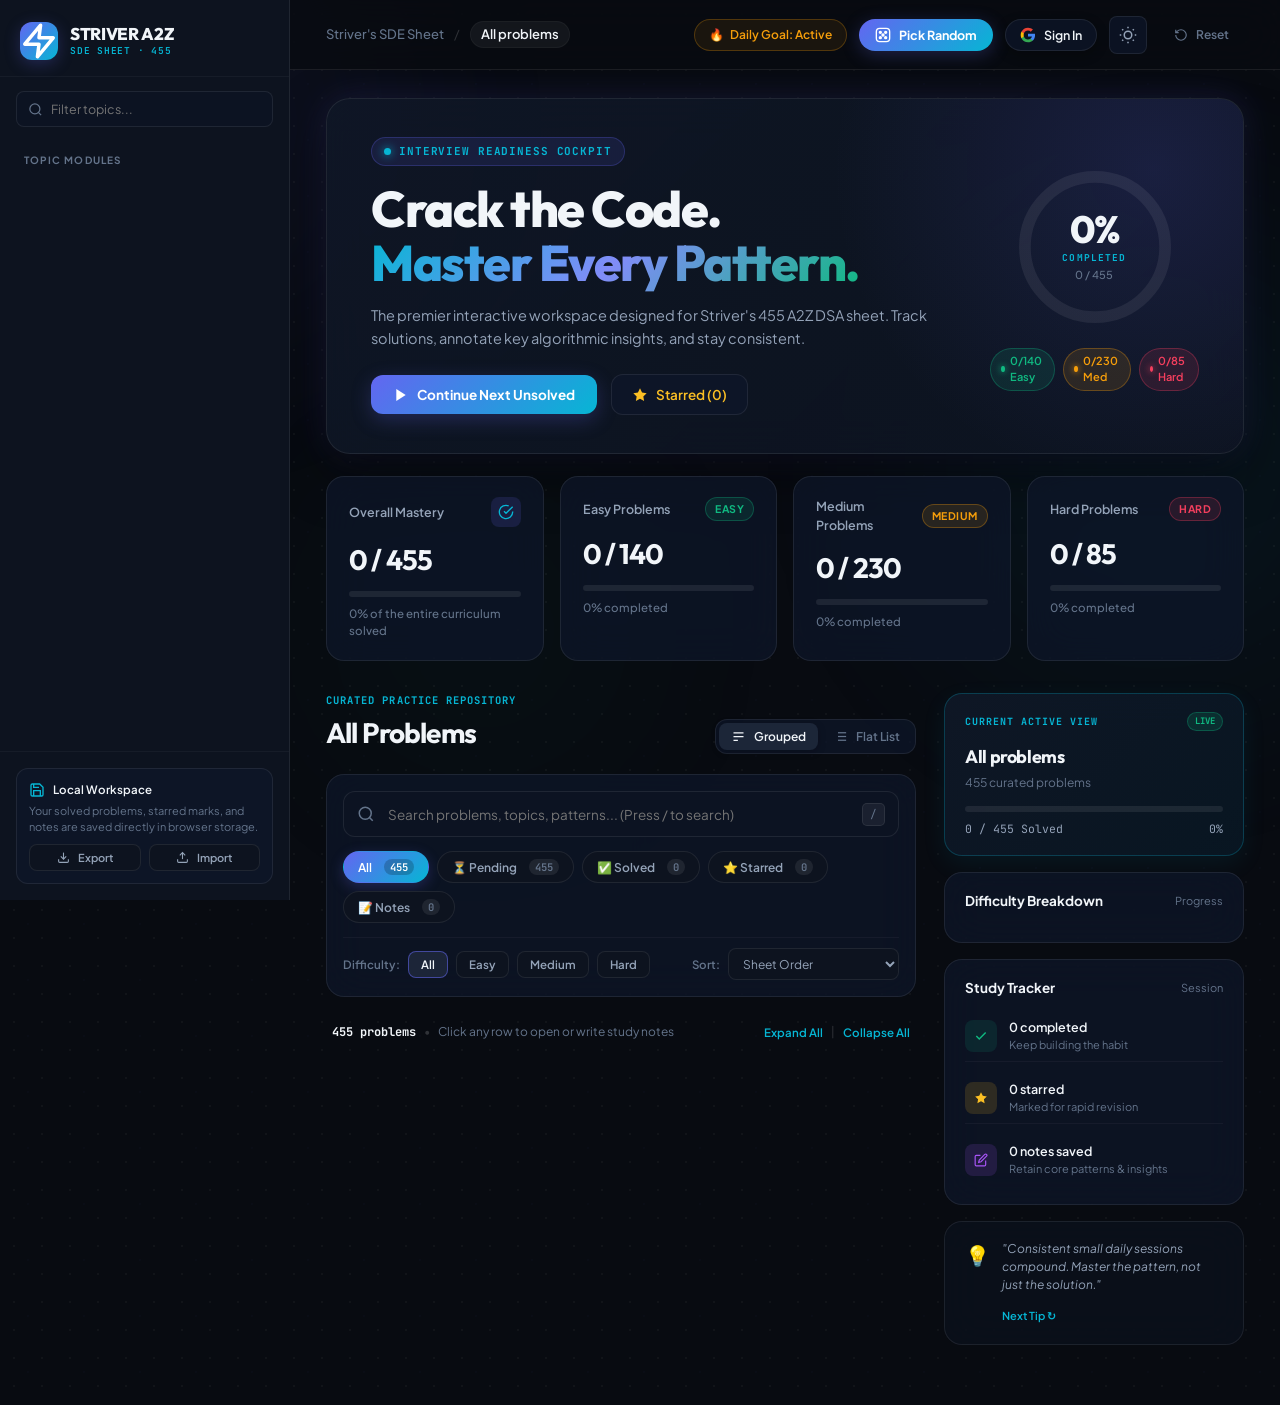
==== commit 98927c6d: "Optimize SEO for 'OLD STRIVER A2Z DSA Sheet' with structured data, meta tags, and curriculum overvie" ====
--- a/index.html
+++ b/index.html
@@ -1,513 +1,715 @@
 <!doctype html>
 <html lang="en" data-theme="dark">
-  <head>
-    <meta charset="UTF-8" />
-    <meta name="viewport" content="width=device-width, initial-scale=1.0" />
-    <meta name="theme-color" content="#090d16" />
-    <title>Old Striver's A2Z DSA Tracker</title>
-    <link rel="preconnect" href="https://fonts.googleapis.com" />
-    <link rel="preconnect" href="https://fonts.gstatic.com" crossorigin />
-    <link href="https://fonts.googleapis.com/css2?family=JetBrains+Mono:wght@400;500;600&family=Outfit:wght@500;600;700;800&family=Plus+Jakarta+Sans:wght@400;500;600;700;800&display=swap" rel="stylesheet" />
-    <link rel="stylesheet" href="styles.css" />
-  </head>
-  <body>
-    <!-- Background Ambient Aura -->
-    <div class="ambient-glow glow-1" aria-hidden="true"></div>
-    <div class="ambient-glow glow-2" aria-hidden="true"></div>
-    <div class="ambient-glow glow-3" aria-hidden="true"></div>
-    <canvas id="confettiCanvas" class="confetti-canvas" aria-hidden="true"></canvas>
-
-    <div class="app-shell">
-      <!-- SIDEBAR -->
-      <aside class="sidebar" id="sidebar">
-        <div class="sidebar-header">
-          <div class="brand">
-            <div class="brand-icon">
-              <svg viewBox="0 0 24 24" fill="none" stroke="currentColor" stroke-width="2.2" stroke-linecap="round" stroke-linejoin="round">
-                <polygon points="13 2 3 14 12 14 11 22 21 10 12 10 13 2"></polygon>
+
+<head>
+  <meta charset="UTF-8" />
+  <meta name="viewport" content="width=device-width, initial-scale=1.0" />
+  <meta name="theme-color" content="#090d16" />
+
+  <title>OLD STRIVER A2Z DSA Sheet · Complete 455 Questions Tracker</title>
+  <meta name="title" content="OLD STRIVER A2Z DSA Sheet · Complete 455 Questions Tracker" />
+  <meta name="description"
+    content="Prepare with the complete Old Striver A2Z DSA Sheet (455 problems). Topic-wise interactive tracker, LeetCode & GFG direct problem links, revision notes, and free Google cloud progress sync." />
+  <meta name="keywords"
+    content="old striver dsa sheet, old striver a2z dsa sheet, striver old sheet, old striver sheet, striver a2z dsa sheet old, striver 455 sheet, striver sde sheet, striver dsa tracker, takeuforward old sheet, leetcode, geeksforgeeks" />
+  <meta name="robots" content="index, follow" />
+  <meta name="author" content="Old Striver A2Z DSA Sheet" />
+  <link rel="canonical" href="https://dsa-two-xi.vercel.app/" />
+
+  <!-- Open Graph / Facebook / LinkedIn / WhatsApp -->
+  <meta property="og:type" content="website" />
+  <meta property="og:url" content="https://dsa-two-xi.vercel.app/" />
+  <meta property="og:title" content="OLD STRIVER A2Z DSA Sheet · Complete 455 Questions Tracker" />
+  <meta property="og:description"
+    content="The definitive tracker for the Old Striver A2Z DSA Sheet (455 problems). Track topics, solve on LeetCode & GFG, write study notes, and sync progress across devices with Google." />
+  <meta property="og:site_name" content="Old Striver A2Z DSA Sheet" />
+
+  <!-- Twitter Meta -->
+  <meta name="twitter:card" content="summary_large_image" />
+  <meta name="twitter:url" content="https://dsa-two-xi.vercel.app/" />
+  <meta name="twitter:title" content="OLD STRIVER A2Z DSA Sheet · Complete 455 Questions Tracker" />
+  <meta name="twitter:description"
+    content="Solve all 455 questions from the Old Striver A2Z DSA Sheet with interactive progress bars, notes, and LeetCode/GFG practice links." />
+
+  <!-- Structured Data (JSON-LD) for Search Engines (Google, Bing) -->
+  <script type="application/ld+json">
+    {
+      "@context": "https://schema.org",
+      "@graph": [
+        {
+          "@type": "WebApplication",
+          "@id": "https://dsa-two-xi.vercel.app/#webapp",
+          "name": "Old Striver A2Z DSA Sheet Tracker",
+          "url": "https://dsa-two-xi.vercel.app/",
+          "description": "Interactive study tracker for the 455 coding interview questions in the Old Striver A2Z DSA Sheet.",
+          "applicationCategory": "EducationalApplication",
+          "operatingSystem": "All",
+          "offers": {
+            "@type": "Offer",
+            "price": "0",
+            "priceCurrency": "USD"
+          }
+        },
+        {
+          "@type": "Course",
+          "@id": "https://dsa-two-xi.vercel.app/#course",
+          "name": "Old Striver A2Z DSA Sheet - Complete 455 Interview Problems",
+          "description": "Comprehensive data structures and algorithms interview preparation sheet created by Striver (Raj Vikramaditya / takeUforward), covering Basics, Arrays, Binary Search, Trees, Dynamic Programming, Graphs, and Tries.",
+          "provider": {
+            "@type": "Organization",
+            "name": "Old Striver A2Z DSA Sheet",
+            "sameAs": "https://dsa-two-xi.vercel.app/"
+          }
+        },
+        {
+          "@type": "FAQPage",
+          "@id": "https://dsa-two-xi.vercel.app/#faq",
+          "mainEntity": [
+            {
+              "@type": "Question",
+              "name": "What is the Old Striver A2Z DSA Sheet?",
+              "acceptedAnswer": {
+                "@type": "Answer",
+                "text": "The Old Striver A2Z DSA Sheet is the classic curriculum of 455 coding interview questions curated by Raj Vikramaditya (Striver) covering all core DSA concepts from basics to advanced DP and graphs."
+              }
+            },
+            {
+              "@type": "Question",
+              "name": "How many problems are included in the Old Striver A2Z DSA Sheet?",
+              "acceptedAnswer": {
+                "@type": "Answer",
+                "text": "The sheet contains exactly 455 carefully chosen problems categorized across 15 topics, each linked directly to LeetCode and GeeksforGeeks."
+              }
+            },
+            {
+              "@type": "Question",
+              "name": "How can I track my progress on the Old Striver DSA Sheet?",
+              "acceptedAnswer": {
+                "@type": "Answer",
+                "text": "You can check off completed problems, star tricky questions, write algorithmic study notes, and sign in with Google to automatically sync your progress to the cloud."
+              }
+            }
+          ]
+        }
+      ]
+    }
+    </script>
+  <link rel="preconnect" href="https://fonts.googleapis.com" />
+  <link rel="preconnect" href="https://fonts.gstatic.com" crossorigin />
+  <link
+    href="https://fonts.googleapis.com/css2?family=JetBrains+Mono:wght@400;500;600&family=Outfit:wght@500;600;700;800&family=Plus+Jakarta+Sans:wght@400;500;600;700;800&display=swap"
+    rel="stylesheet" />
+  <link rel="stylesheet" href="styles.css" />
+</head>
+
+<body>
+  <!-- Background Ambient Aura -->
+  <div class="ambient-glow glow-1" aria-hidden="true"></div>
+  <div class="ambient-glow glow-2" aria-hidden="true"></div>
+  <div class="ambient-glow glow-3" aria-hidden="true"></div>
+  <canvas id="confettiCanvas" class="confetti-canvas" aria-hidden="true"></canvas>
+
+  <div class="app-shell">
+    <!-- SIDEBAR -->
+    <aside class="sidebar" id="sidebar">
+      <div class="sidebar-header">
+        <div class="brand">
+          <div class="brand-icon">
+            <svg viewBox="0 0 24 24" fill="none" stroke="currentColor" stroke-width="2.2" stroke-linecap="round"
+              stroke-linejoin="round">
+              <polygon points="13 2 3 14 12 14 11 22 21 10 12 10 13 2"></polygon>
+            </svg>
+          </div>
+          <div class="brand-text">
+            <span class="brand-title">STRIVER A2Z</span>
+            <span class="brand-badge">SDE SHEET · 455</span>
+          </div>
+        </div>
+        <button class="icon-button mobile-only" id="closeSidebar" aria-label="Close navigation">
+          <svg viewBox="0 0 24 24" width="20" height="20" stroke="currentColor" stroke-width="2" fill="none">
+            <line x1="18" y1="6" x2="6" y2="18"></line>
+            <line x1="6" y1="6" x2="18" y2="18"></line>
+          </svg>
+        </button>
+      </div>
+
+      <!-- Sidebar Topic Filter & Search -->
+      <div class="sidebar-search">
+        <svg viewBox="0 0 24 24" width="15" height="15" stroke="currentColor" stroke-width="2" fill="none">
+          <circle cx="11" cy="11" r="8"></circle>
+          <line x1="21" y1="21" x2="16.65" y2="16.65"></line>
+        </svg>
+        <input type="text" id="topicSearchInput" placeholder="Filter topics..." aria-label="Filter topics" />
+      </div>
+
+      <!-- Topic Categories Navigation -->
+      <div class="sidebar-scroll">
+        <div class="nav-section-label">TOPIC MODULES</div>
+        <nav class="nav-list" id="topicNav" aria-label="Topics list"></nav>
+      </div>
+
+      <!-- Sidebar Footer Action Panel -->
+      <div class="sidebar-footer">
+        <div class="storage-card">
+          <div class="storage-card-header">
+            <svg viewBox="0 0 24 24" width="16" height="16" stroke="currentColor" stroke-width="2" fill="none">
+              <path d="M19 21H5a2 2 0 0 1-2-2V5a2 2 0 0 1 2-2h11l5 5v11a2 2 0 0 1-2 2z"></path>
+              <polyline points="17 21 17 13 7 13 7 21"></polyline>
+              <polyline points="7 3 7 8 15 8"></polyline>
+            </svg>
+            <span>Local Workspace</span>
+          </div>
+          <p>Your solved problems, starred marks, and notes are saved directly in browser storage.</p>
+          <div class="storage-actions">
+            <button class="footer-action-btn" id="exportBtn" title="Export progress as JSON">
+              <svg viewBox="0 0 24 24" width="13" height="13" stroke="currentColor" stroke-width="2" fill="none">
+                <path d="M21 15v4a2 2 0 0 1-2 2H5a2 2 0 0 1-2-2v-4"></path>
+                <polyline points="7 10 12 15 17 10"></polyline>
+                <line x1="12" y1="15" x2="12" y2="3"></line>
               </svg>
-            </div>
-            <div class="brand-text">
-              <span class="brand-title">STRIVER A2Z</span>
-              <span class="brand-badge">SDE SHEET · 455</span>
-            </div>
-          </div>
-          <button class="icon-button mobile-only" id="closeSidebar" aria-label="Close navigation">
-            <svg viewBox="0 0 24 24" width="20" height="20" stroke="currentColor" stroke-width="2" fill="none"><line x1="18" y1="6" x2="6" y2="18"></line><line x1="6" y1="6" x2="18" y2="18"></line></svg>
+              Export
+            </button>
+            <button class="footer-action-btn" id="importBtn" title="Import progress from JSON">
+              <svg viewBox="0 0 24 24" width="13" height="13" stroke="currentColor" stroke-width="2" fill="none">
+                <path d="M21 15v4a2 2 0 0 1-2 2H5a2 2 0 0 1-2-2v-4"></path>
+                <polyline points="17 8 12 3 7 8"></polyline>
+                <line x1="12" y1="3" x2="12" y2="15"></line>
+              </svg>
+              Import
+            </button>
+            <input type="file" id="importFileInput" accept=".json" style="display:none" />
+          </div>
+        </div>
+      </div>
+    </aside>
+
+    <!-- MAIN CONTAINER -->
+    <main class="main">
+      <!-- TOPBAR -->
+      <header class="topbar">
+        <div class="topbar-left">
+          <button class="icon-button mobile-only" id="openSidebar" aria-label="Open navigation">
+            <svg viewBox="0 0 24 24" width="22" height="22" stroke="currentColor" stroke-width="2" fill="none">
+              <line x1="3" y1="12" x2="21" y2="12"></line>
+              <line x1="3" y1="6" x2="21" y2="6"></line>
+              <line x1="3" y1="18" x2="21" y2="18"></line>
+            </svg>
           </button>
-        </div>
-
-        <!-- Sidebar Topic Filter & Search -->
-        <div class="sidebar-search">
-          <svg viewBox="0 0 24 24" width="15" height="15" stroke="currentColor" stroke-width="2" fill="none"><circle cx="11" cy="11" r="8"></circle><line x1="21" y1="21" x2="16.65" y2="16.65"></line></svg>
-          <input type="text" id="topicSearchInput" placeholder="Filter topics..." aria-label="Filter topics" />
-        </div>
-
-        <!-- Topic Categories Navigation -->
-        <div class="sidebar-scroll">
-          <div class="nav-section-label">TOPIC MODULES</div>
-          <nav class="nav-list" id="topicNav" aria-label="Topics list"></nav>
-        </div>
-
-        <!-- Sidebar Footer Action Panel -->
-        <div class="sidebar-footer">
-          <div class="storage-card">
-            <div class="storage-card-header">
-              <svg viewBox="0 0 24 24" width="16" height="16" stroke="currentColor" stroke-width="2" fill="none"><path d="M19 21H5a2 2 0 0 1-2-2V5a2 2 0 0 1 2-2h11l5 5v11a2 2 0 0 1-2 2z"></path><polyline points="17 21 17 13 7 13 7 21"></polyline><polyline points="7 3 7 8 15 8"></polyline></svg>
-              <span>Local Workspace</span>
-            </div>
-            <p>Your solved problems, starred marks, and notes are saved directly in browser storage.</p>
-            <div class="storage-actions">
-              <button class="footer-action-btn" id="exportBtn" title="Export progress as JSON">
-                <svg viewBox="0 0 24 24" width="13" height="13" stroke="currentColor" stroke-width="2" fill="none"><path d="M21 15v4a2 2 0 0 1-2 2H5a2 2 0 0 1-2-2v-4"></path><polyline points="7 10 12 15 17 10"></polyline><line x1="12" y1="15" x2="12" y2="3"></line></svg>
-                Export
-              </button>
-              <button class="footer-action-btn" id="importBtn" title="Import progress from JSON">
-                <svg viewBox="0 0 24 24" width="13" height="13" stroke="currentColor" stroke-width="2" fill="none"><path d="M21 15v4a2 2 0 0 1-2 2H5a2 2 0 0 1-2-2v-4"></path><polyline points="17 8 12 3 7 8"></polyline><line x1="12" y1="3" x2="12" y2="15"></line></svg>
-                Import
-              </button>
-              <input type="file" id="importFileInput" accept=".json" style="display:none" />
-            </div>
-          </div>
-        </div>
-      </aside>
-
-      <!-- MAIN CONTAINER -->
-      <main class="main">
-        <!-- TOPBAR -->
-        <header class="topbar">
-          <div class="topbar-left">
-            <button class="icon-button mobile-only" id="openSidebar" aria-label="Open navigation">
-              <svg viewBox="0 0 24 24" width="22" height="22" stroke="currentColor" stroke-width="2" fill="none"><line x1="3" y1="12" x2="21" y2="12"></line><line x1="3" y1="6" x2="21" y2="6"></line><line x1="3" y1="18" x2="21" y2="18"></line></svg>
+          <div class="breadcrumbs">
+            <span class="crumb-root">Striver's SDE Sheet</span>
+            <span class="crumb-divider">/</span>
+            <span class="crumb-current" id="crumbTopic">All problems</span>
+          </div>
+        </div>
+
+        <div class="topbar-right">
+          <!-- Daily Streak & Quick Stats -->
+          <div class="header-pill streak-pill" title="Current Daily Streak">
+            <span class="pill-icon">🔥</span>
+            <span class="streak-text" id="streakDisplay">Daily Goal: Active</span>
+          </div>
+
+          <!-- Random Problem Button -->
+          <button class="cta-pill-button" id="randomProblemBtn" title="Pick a random unsolved problem to practice">
+            <svg viewBox="0 0 24 24" width="16" height="16" stroke="currentColor" stroke-width="2" fill="none">
+              <rect x="2" y="2" width="20" height="20" rx="5"></rect>
+              <circle cx="8" cy="8" r="1.5" fill="currentColor"></circle>
+              <circle cx="16" cy="8" r="1.5" fill="currentColor"></circle>
+              <circle cx="12" cy="12" r="1.5" fill="currentColor"></circle>
+              <circle cx="8" cy="16" r="1.5" fill="currentColor"></circle>
+              <circle cx="16" cy="16" r="1.5" fill="currentColor"></circle>
+            </svg>
+            <span>Pick Random</span>
+          </button>
+
+          <!-- Google Auth Container -->
+          <div id="authContainer" class="auth-container">
+            <button class="google-signin-btn" id="googleSignInBtn"
+              title="Sign in with Google to sync your progress to the cloud">
+              <svg viewBox="0 0 24 24" width="16" height="16">
+                <path fill="#4285F4"
+                  d="M22.56 12.25c0-.78-.07-1.53-.2-2.25H12v4.26h5.92c-.26 1.37-1.04 2.53-2.21 3.31v2.77h3.57c2.08-1.92 3.28-4.74 3.28-8.09z" />
+                <path fill="#34A853"
+                  d="M12 23c2.97 0 5.46-.98 7.28-2.66l-3.57-2.77c-.98.66-2.23 1.06-3.71 1.06-2.86 0-5.29-1.93-6.16-4.53H2.18v2.84C3.99 20.53 7.7 23 12 23z" />
+                <path fill="#FBBC05"
+                  d="M5.84 14.09c-.22-.66-.35-1.36-.35-2.09s.13-1.43.35-2.09V7.06H2.18C1.43 8.55 1 10.22 1 12s.43 3.45 1.18 4.94l2.85-2.22.81-.63z" />
+                <path fill="#EA4335"
+                  d="M12 5.38c1.62 0 3.06.56 4.21 1.64l3.15-3.15C17.45 2.09 14.97 1 12 1 7.7 1 3.99 3.47 2.18 7.06l3.66 2.84c.87-2.6 3.3-4.52 6.16-4.52z" />
+              </svg>
+              <span>Sign In</span>
             </button>
-            <div class="breadcrumbs">
-              <span class="crumb-root">Striver's SDE Sheet</span>
-              <span class="crumb-divider">/</span>
-              <span class="crumb-current" id="crumbTopic">All problems</span>
-            </div>
-          </div>
-
-          <div class="topbar-right">
-            <!-- Daily Streak & Quick Stats -->
-            <div class="header-pill streak-pill" title="Current Daily Streak">
-              <span class="pill-icon">🔥</span>
-              <span class="streak-text" id="streakDisplay">Daily Goal: Active</span>
-            </div>
-
-            <!-- Random Problem Button -->
-            <button class="cta-pill-button" id="randomProblemBtn" title="Pick a random unsolved problem to practice">
-              <svg viewBox="0 0 24 24" width="16" height="16" stroke="currentColor" stroke-width="2" fill="none"><rect x="2" y="2" width="20" height="20" rx="5"></rect><circle cx="8" cy="8" r="1.5" fill="currentColor"></circle><circle cx="16" cy="8" r="1.5" fill="currentColor"></circle><circle cx="12" cy="12" r="1.5" fill="currentColor"></circle><circle cx="8" cy="16" r="1.5" fill="currentColor"></circle><circle cx="16" cy="16" r="1.5" fill="currentColor"></circle></svg>
-              <span>Pick Random</span>
+
+            <div class="user-profile-menu" id="userProfileMenu" hidden>
+              <div class="sync-indicator" id="syncIndicator" title="Cloud Sync Status">
+                <span class="sync-dot"></span>
+                <span class="sync-text" id="syncStatusText">Synced</span>
+              </div>
+              <div class="user-avatar-wrap" id="userAvatarWrap" title="Your Account">
+                <img id="userAvatar" class="user-avatar" src="" alt="Profile" />
+                <span id="userInitials" class="user-initials" hidden></span>
+              </div>
+              <div class="user-dropdown-panel" id="userDropdownPanel" hidden>
+                <div class="user-dropdown-header">
+                  <strong id="userDisplayName">Signed In User</strong>
+                  <small id="userEmail">user@example.com</small>
+                </div>
+                <div class="dropdown-divider"></div>
+                <button class="dropdown-item" id="forceSyncBtn">
+                  <svg viewBox="0 0 24 24" width="14" height="14" stroke="currentColor" stroke-width="2" fill="none">
+                    <path d="M21.5 2v6h-6M21.34 15.57a10 10 0 1 1-.57-8.38l5.67-5.67" />
+                  </svg>
+                  <span>Sync with Cloud Now</span>
+                </button>
+                <button class="dropdown-item logout-item" id="googleSignOutBtn">
+                  <svg viewBox="0 0 24 24" width="14" height="14" stroke="currentColor" stroke-width="2" fill="none">
+                    <path d="M9 21H5a2 2 0 0 1-2-2V5a2 2 0 0 1 2-2h4"></path>
+                    <polyline points="16 17 21 12 16 7"></polyline>
+                    <line x1="21" y1="12" x2="9" y2="12"></line>
+                  </svg>
+                  <span>Sign Out</span>
+                </button>
+              </div>
+            </div>
+          </div>
+
+          <!-- Theme Switcher -->
+          <button class="icon-button" id="themeToggle" title="Toggle Dark/Light theme" aria-label="Toggle theme">
+            <svg class="sun-icon" viewBox="0 0 24 24" width="18" height="18" stroke="currentColor" stroke-width="2"
+              fill="none">
+              <circle cx="12" cy="12" r="5"></circle>
+              <line x1="12" y1="1" x2="12" y2="3"></line>
+              <line x1="12" y1="21" x2="12" y2="23"></line>
+              <line x1="4.22" y1="4.22" x2="5.64" y2="5.64"></line>
+              <line x1="18.36" y1="18.36" x2="19.78" y2="19.78"></line>
+              <line x1="1" y1="12" x2="3" y2="12"></line>
+              <line x1="21" y1="12" x2="23" y2="12"></line>
+              <line x1="4.22" y1="19.78" x2="5.64" y2="18.36"></line>
+              <line x1="18.36" y1="5.64" x2="19.78" y2="4.22"></line>
+            </svg>
+            <svg class="moon-icon" viewBox="0 0 24 24" width="18" height="18" stroke="currentColor" stroke-width="2"
+              fill="none">
+              <path d="M21 12.79A9 9 0 1 1 11.21 3 7 7 0 0 0 21 12.79z"></path>
+            </svg>
+          </button>
+
+          <!-- Reset Button -->
+          <button class="ghost-btn" id="resetProgress" title="Reset all progress and notes">
+            <svg viewBox="0 0 24 24" width="14" height="14" stroke="currentColor" stroke-width="2" fill="none">
+              <path d="M3 12a9 9 0 1 0 9-9 9.75 9.75 0 0 0-6.74 2.74L3 8"></path>
+              <path d="M3 3v5h5"></path>
+            </svg>
+            <span>Reset</span>
+          </button>
+        </div>
+      </header>
+
+      <!-- HERO COMMAND CENTER -->
+      <section class="hero-section">
+        <div class="hero-content">
+          <div class="hero-eyebrow">
+            <span class="eyebrow-dot"></span>
+            <span>INTERVIEW READINESS COCKPIT</span>
+          </div>
+          <h1 class="hero-title">
+            Crack the Code.<br />
+            <span class="gradient-text">Master Every Pattern.</span>
+          </h1>
+          <p class="hero-description">
+            The premier interactive workspace designed for Striver's 455 A2Z DSA sheet. Track solutions, annotate key
+            algorithmic insights, and stay consistent.
+          </p>
+          <div class="hero-action-row">
+            <button class="primary-hero-btn" id="resumeNextBtn">
+              <svg viewBox="0 0 24 24" width="16" height="16" fill="currentColor">
+                <polygon points="5 3 19 12 5 21 5 3"></polygon>
+              </svg>
+              <span>Continue Next Unsolved</span>
             </button>
-
-            <!-- Google Auth Container -->
-            <div id="authContainer" class="auth-container">
-              <button class="google-signin-btn" id="googleSignInBtn" title="Sign in with Google to sync your progress to the cloud">
-                <svg viewBox="0 0 24 24" width="16" height="16">
-                  <path fill="#4285F4" d="M22.56 12.25c0-.78-.07-1.53-.2-2.25H12v4.26h5.92c-.26 1.37-1.04 2.53-2.21 3.31v2.77h3.57c2.08-1.92 3.28-4.74 3.28-8.09z"/>
-                  <path fill="#34A853" d="M12 23c2.97 0 5.46-.98 7.28-2.66l-3.57-2.77c-.98.66-2.23 1.06-3.71 1.06-2.86 0-5.29-1.93-6.16-4.53H2.18v2.84C3.99 20.53 7.7 23 12 23z"/>
-                  <path fill="#FBBC05" d="M5.84 14.09c-.22-.66-.35-1.36-.35-2.09s.13-1.43.35-2.09V7.06H2.18C1.43 8.55 1 10.22 1 12s.43 3.45 1.18 4.94l2.85-2.22.81-.63z"/>
-                  <path fill="#EA4335" d="M12 5.38c1.62 0 3.06.56 4.21 1.64l3.15-3.15C17.45 2.09 14.97 1 12 1 7.7 1 3.99 3.47 2.18 7.06l3.66 2.84c.87-2.6 3.3-4.52 6.16-4.52z"/>
-                </svg>
-                <span>Sign In</span>
-              </button>
-
-              <div class="user-profile-menu" id="userProfileMenu" hidden>
-                <div class="sync-indicator" id="syncIndicator" title="Cloud Sync Status">
-                  <span class="sync-dot"></span>
-                  <span class="sync-text" id="syncStatusText">Synced</span>
+            <button class="secondary-hero-btn" id="viewStarredHeroBtn">
+              <svg viewBox="0 0 24 24" width="16" height="16" fill="currentColor">
+                <polygon
+                  points="12 2 15.09 8.26 22 9.27 17 14.14 18.18 21.02 12 17.77 5.82 21.02 7 14.14 2 9.27 8.91 8.26 12 2">
+                </polygon>
+              </svg>
+              <span id="heroStarredLabel">Starred (0)</span>
+            </button>
+          </div>
+        </div>
+
+        <!-- Circular Radial Progress Gauge -->
+        <div class="hero-gauge-wrapper">
+          <div class="radial-gauge-container">
+            <svg class="radial-gauge-svg" viewBox="0 0 160 160">
+              <defs>
+                <linearGradient id="gaugeGradient" x1="0%" y1="0%" x2="100%" y2="100%">
+                  <stop offset="0%" stop-color="#06b6d4" />
+                  <stop offset="50%" stop-color="#3b82f6" />
+                  <stop offset="100%" stop-color="#10b981" />
+                </linearGradient>
+                <filter id="gaugeGlow" x="-20%" y="-20%" width="140%" height="140%">
+                  <feGaussianBlur stdDeviation="6" result="glow" />
+                  <feComposite in="SourceGraphic" in2="glow" operator="over" />
+                </filter>
+              </defs>
+              <circle class="gauge-bg-circle" cx="80" cy="80" r="66"></circle>
+              <circle class="gauge-progress-circle" id="gaugeProgressCircle" cx="80" cy="80" r="66"></circle>
+            </svg>
+            <div class="gauge-center-content">
+              <span class="gauge-percentage" id="heroPercent">0%</span>
+              <span class="gauge-label">COMPLETED</span>
+              <span class="gauge-sublabel" id="heroFraction">0 / 455</span>
+            </div>
+          </div>
+          <div class="hero-mini-badges">
+            <div class="mini-badge easy-badge">
+              <span class="badge-dot"></span>
+              <span id="heroEasyCount">0/140 Easy</span>
+            </div>
+            <div class="mini-badge medium-badge">
+              <span class="badge-dot"></span>
+              <span id="heroMedCount">0/230 Med</span>
+            </div>
+            <div class="mini-badge hard-badge">
+              <span class="badge-dot"></span>
+              <span id="heroHardCount">0/85 Hard</span>
+            </div>
+          </div>
+        </div>
+      </section>
+
+      <!-- STATS ANALYTICS CARDS -->
+      <section class="stats-grid" aria-label="Progress summary cards">
+        <div class="stat-card accent-card">
+          <div class="stat-card-top">
+            <span class="stat-card-title">Overall Mastery</span>
+            <div class="stat-icon-wrap primary-icon">
+              <svg viewBox="0 0 24 24" width="16" height="16" stroke="currentColor" stroke-width="2" fill="none">
+                <path d="M22 11.08V12a10 10 0 1 1-5.93-9.14"></path>
+                <polyline points="22 4 12 14.01 9 11.01"></polyline>
+              </svg>
+            </div>
+          </div>
+          <div class="stat-main-number" id="totalProgress">0 / 455</div>
+          <div class="progress-bar-track">
+            <div class="progress-bar-fill" id="totalBar" style="width: 0%"></div>
+          </div>
+          <div class="stat-footer-text">
+            <span id="overallPercentLabel">0% of the entire curriculum solved</span>
+          </div>
+        </div>
+
+        <div class="stat-card easy-stat-card">
+          <div class="stat-card-top">
+            <span class="stat-card-title">Easy Problems</span>
+            <span class="difficulty-pill easy-pill">Easy</span>
+          </div>
+          <div class="stat-main-number" id="easyProgress">0 / 140</div>
+          <div class="progress-bar-track">
+            <div class="progress-bar-fill easy-fill" id="easyBar" style="width: 0%"></div>
+          </div>
+          <div class="stat-footer-text" id="easyPercentLabel">0% completed</div>
+        </div>
+
+        <div class="stat-card medium-stat-card">
+          <div class="stat-card-top">
+            <span class="stat-card-title">Medium Problems</span>
+            <span class="difficulty-pill medium-pill">Medium</span>
+          </div>
+          <div class="stat-main-number" id="mediumProgress">0 / 230</div>
+          <div class="progress-bar-track">
+            <div class="progress-bar-fill medium-fill" id="mediumBar" style="width: 0%"></div>
+          </div>
+          <div class="stat-footer-text" id="medPercentLabel">0% completed</div>
+        </div>
+
+        <div class="stat-card hard-stat-card">
+          <div class="stat-card-top">
+            <span class="stat-card-title">Hard Problems</span>
+            <span class="difficulty-pill hard-pill">Hard</span>
+          </div>
+          <div class="stat-main-number" id="hardProgress">0 / 85</div>
+          <div class="progress-bar-track">
+            <div class="progress-bar-fill hard-fill" id="hardBar" style="width: 0%"></div>
+          </div>
+          <div class="stat-footer-text" id="hardPercentLabel">0% completed</div>
+        </div>
+      </section>
+
+      <!-- MAIN WORKSPACE -->
+      <section class="workspace">
+        <!-- PRACTICE QUEUE COLUMN -->
+        <div class="queue-column">
+          <!-- Header & View Mode Switch -->
+          <div class="section-head">
+            <div class="section-titles">
+              <span class="section-eyebrow">CURATED PRACTICE REPOSITORY</span>
+              <h2 id="queueTitle">All Problems</h2>
+            </div>
+            <div class="head-controls">
+              <!-- Grouping mode toggle (Grouped vs Flat) -->
+              <div class="layout-toggle" role="group" aria-label="Layout toggle">
+                <button class="layout-btn active" id="layoutGroupedBtn" title="Group by Topic & Subtopic">
+                  <svg viewBox="0 0 24 24" width="15" height="15" stroke="currentColor" stroke-width="2" fill="none">
+                    <path d="M4 6h16M4 12h16M4 18h7"></path>
+                  </svg>
+                  <span>Grouped</span>
+                </button>
+                <button class="layout-btn" id="layoutFlatBtn" title="Flat problem list">
+                  <svg viewBox="0 0 24 24" width="15" height="15" stroke="currentColor" stroke-width="2" fill="none">
+                    <line x1="8" y1="6" x2="21" y2="6"></line>
+                    <line x1="8" y1="12" x2="21" y2="12"></line>
+                    <line x1="8" y1="18" x2="21" y2="18"></line>
+                    <line x1="3" y1="6" x2="3.01" y2="6"></line>
+                    <line x1="3" y1="12" x2="3.01" y2="12"></line>
+                    <line x1="3" y1="18" x2="3.01" y2="18"></line>
+                  </svg>
+                  <span>Flat List</span>
+                </button>
+              </div>
+            </div>
+          </div>
+
+          <!-- Enhanced Filter & Toolbar -->
+          <div class="toolbar-container">
+            <!-- Search Box -->
+            <div class="search-box">
+              <svg class="search-icon" viewBox="0 0 24 24" width="18" height="18" stroke="currentColor" stroke-width="2"
+                fill="none">
+                <circle cx="11" cy="11" r="8"></circle>
+                <line x1="21" y1="21" x2="16.65" y2="16.65"></line>
+              </svg>
+              <input id="searchInput" placeholder="Search problems, topics, patterns... (Press / to search)"
+                aria-label="Search problems" />
+              <button class="clear-search-btn" id="clearSearchBtn" aria-label="Clear search" hidden>×</button>
+              <span class="search-kbd-hint">/</span>
+            </div>
+
+            <!-- Quick Status Filters -->
+            <div class="status-filter-pills" role="tablist">
+              <button class="status-pill active" data-view="all">All <span class="pill-count"
+                  id="countAll">455</span></button>
+              <button class="status-pill" data-view="pending">⏳ Pending <span class="pill-count"
+                  id="countPending">455</span></button>
+              <button class="status-pill" data-view="done">✅ Solved <span class="pill-count"
+                  id="countDone">0</span></button>
+              <button class="status-pill" data-view="starred">⭐ Starred <span class="pill-count"
+                  id="countStarred">0</span></button>
+              <button class="status-pill" data-view="notes">📝 Notes <span class="pill-count"
+                  id="countNotes">0</span></button>
+            </div>
+
+            <!-- Secondary Row: Difficulty & Sort Controls -->
+            <div class="secondary-toolbar">
+              <div class="difficulty-chips">
+                <span class="filter-label">Difficulty:</span>
+                <button class="diff-chip active" data-difficulty="all">All</button>
+                <button class="diff-chip diff-easy" data-difficulty="Easy">Easy</button>
+                <button class="diff-chip diff-med" data-difficulty="Medium">Medium</button>
+                <button class="diff-chip diff-hard" data-difficulty="Hard">Hard</button>
+              </div>
+
+              <div class="sort-wrapper">
+                <span class="filter-label">Sort:</span>
+                <select id="sortSelect" aria-label="Sort problems">
+                  <option value="sheet">Sheet Order</option>
+                  <option value="diff-asc">Difficulty (Easy → Hard)</option>
+                  <option value="diff-desc">Difficulty (Hard → Easy)</option>
+                  <option value="topic">Topic Category</option>
+                  <option value="name">Problem Name (A-Z)</option>
+                </select>
+              </div>
+            </div>
+          </div>
+
+          <!-- Queue Meta & Actions Bar -->
+          <div class="queue-meta">
+            <div class="meta-left">
+              <span class="result-count" id="resultCount">455 problems</span>
+              <span class="meta-divider">•</span>
+              <span class="meta-subtext">Click any row to open or write study notes</span>
+            </div>
+            <div class="meta-right" id="groupAccordionControls">
+              <button class="text-action-btn" id="expandAllBtn">Expand All</button>
+              <span class="meta-divider">|</span>
+              <button class="text-action-btn" id="collapseAllBtn">Collapse All</button>
+            </div>
+          </div>
+
+          <!-- Problem List Container -->
+          <div class="problem-list" id="problemList"></div>
+
+          <!-- Empty State -->
+          <div class="empty-state" id="emptyState" hidden>
+            <div class="empty-state-icon">
+              <svg viewBox="0 0 24 24" width="48" height="48" stroke="currentColor" stroke-width="1.5" fill="none">
+                <circle cx="11" cy="11" r="8"></circle>
+                <line x1="21" y1="21" x2="16.65" y2="16.65"></line>
+                <line x1="8" y1="11" x2="14" y2="11"></line>
+              </svg>
+            </div>
+            <h3>No matching problems found</h3>
+            <p>We couldn't find any questions matching your active filters or search query.</p>
+            <button class="primary-hero-btn" id="resetFiltersBtn">Reset All Filters</button>
+          </div>
+        </div>
+
+        <!-- STUDY INSIGHTS RIGHT RAIL -->
+        <aside class="insights-rail" aria-label="Study insights and momentum">
+          <div class="rail-card focus-topic-card">
+            <div class="rail-card-head">
+              <span class="rail-label">CURRENT ACTIVE VIEW</span>
+              <span class="live-tag">LIVE</span>
+            </div>
+            <strong class="focus-title" id="railFocus">All problems</strong>
+            <p class="focus-desc" id="railFocusMeta">455 curated problems</p>
+            <div class="focus-progress-wrapper">
+              <div class="progress-bar-track">
+                <div class="progress-bar-fill" id="railFocusBar" style="width: 0%"></div>
+              </div>
+              <div class="focus-numbers">
+                <span id="railFocusFraction">0 / 455 Solved</span>
+                <span id="railFocusPercent">0%</span>
+              </div>
+            </div>
+          </div>
+
+          <!-- Difficulty Distribution Breakdown -->
+          <div class="rail-card">
+            <div class="rail-card-head">
+              <span class="rail-title">Difficulty Breakdown</span>
+              <span class="rail-subtitle">Progress</span>
+            </div>
+            <div id="difficultyBars" class="difficulty-bars-list"></div>
+          </div>
+
+          <!-- Quick Revision Checklist -->
+          <div class="rail-card">
+            <div class="rail-card-head">
+              <span class="rail-title">Study Tracker</span>
+              <span class="rail-subtitle">Session</span>
+            </div>
+            <div class="checklist-items">
+              <div class="check-item-row">
+                <div class="check-item-icon check-green">
+                  <svg viewBox="0 0 24 24" width="14" height="14" stroke="currentColor" stroke-width="2.5" fill="none">
+                    <polyline points="20 6 9 17 4 12"></polyline>
+                  </svg>
                 </div>
-                <div class="user-avatar-wrap" id="userAvatarWrap" title="Your Account">
-                  <img id="userAvatar" class="user-avatar" src="" alt="Profile" />
-                  <span id="userInitials" class="user-initials" hidden></span>
+                <div class="check-item-text">
+                  <strong id="railDone">0 completed</strong>
+                  <small>Keep building the habit</small>
                 </div>
-                <div class="user-dropdown-panel" id="userDropdownPanel" hidden>
-                  <div class="user-dropdown-header">
-                    <strong id="userDisplayName">Signed In User</strong>
-                    <small id="userEmail">user@example.com</small>
-                  </div>
-                  <div class="dropdown-divider"></div>
-                  <button class="dropdown-item" id="forceSyncBtn">
-                    <svg viewBox="0 0 24 24" width="14" height="14" stroke="currentColor" stroke-width="2" fill="none"><path d="M21.5 2v6h-6M21.34 15.57a10 10 0 1 1-.57-8.38l5.67-5.67"/></svg>
-                    <span>Sync with Cloud Now</span>
-                  </button>
-                  <button class="dropdown-item logout-item" id="googleSignOutBtn">
-                    <svg viewBox="0 0 24 24" width="14" height="14" stroke="currentColor" stroke-width="2" fill="none"><path d="M9 21H5a2 2 0 0 1-2-2V5a2 2 0 0 1 2-2h4"></path><polyline points="16 17 21 12 16 7"></polyline><line x1="21" y1="12" x2="9" y2="12"></line></svg>
-                    <span>Sign Out</span>
-                  </button>
+              </div>
+              <div class="check-item-row">
+                <div class="check-item-icon check-gold">
+                  <svg viewBox="0 0 24 24" width="14" height="14" fill="currentColor">
+                    <polygon
+                      points="12 2 15.09 8.26 22 9.27 17 14.14 18.18 21.02 12 17.77 5.82 21.02 7 14.14 2 9.27 8.91 8.26 12 2">
+                    </polygon>
+                  </svg>
                 </div>
-              </div>
-            </div>
-
-            <!-- Theme Switcher -->
-            <button class="icon-button" id="themeToggle" title="Toggle Dark/Light theme" aria-label="Toggle theme">
-              <svg class="sun-icon" viewBox="0 0 24 24" width="18" height="18" stroke="currentColor" stroke-width="2" fill="none"><circle cx="12" cy="12" r="5"></circle><line x1="12" y1="1" x2="12" y2="3"></line><line x1="12" y1="21" x2="12" y2="23"></line><line x1="4.22" y1="4.22" x2="5.64" y2="5.64"></line><line x1="18.36" y1="18.36" x2="19.78" y2="19.78"></line><line x1="1" y1="12" x2="3" y2="12"></line><line x1="21" y1="12" x2="23" y2="12"></line><line x1="4.22" y1="19.78" x2="5.64" y2="18.36"></line><line x1="18.36" y1="5.64" x2="19.78" y2="4.22"></line></svg>
-              <svg class="moon-icon" viewBox="0 0 24 24" width="18" height="18" stroke="currentColor" stroke-width="2" fill="none"><path d="M21 12.79A9 9 0 1 1 11.21 3 7 7 0 0 0 21 12.79z"></path></svg>
-            </button>
-
-            <!-- Reset Button -->
-            <button class="ghost-btn" id="resetProgress" title="Reset all progress and notes">
-              <svg viewBox="0 0 24 24" width="14" height="14" stroke="currentColor" stroke-width="2" fill="none"><path d="M3 12a9 9 0 1 0 9-9 9.75 9.75 0 0 0-6.74 2.74L3 8"></path><path d="M3 3v5h5"></path></svg>
-              <span>Reset</span>
-            </button>
-          </div>
-        </header>
-
-        <!-- HERO COMMAND CENTER -->
-        <section class="hero-section">
-          <div class="hero-content">
-            <div class="hero-eyebrow">
-              <span class="eyebrow-dot"></span>
-              <span>INTERVIEW READINESS COCKPIT</span>
-            </div>
-            <h1 class="hero-title">
-              Crack the Code.<br />
-              <span class="gradient-text">Master Every Pattern.</span>
-            </h1>
-            <p class="hero-description">
-              The premier interactive workspace designed for Striver's 455 A2Z DSA sheet. Track solutions, annotate key algorithmic insights, and stay consistent.
-            </p>
-            <div class="hero-action-row">
-              <button class="primary-hero-btn" id="resumeNextBtn">
-                <svg viewBox="0 0 24 24" width="16" height="16" fill="currentColor"><polygon points="5 3 19 12 5 21 5 3"></polygon></svg>
-                <span>Continue Next Unsolved</span>
-              </button>
-              <button class="secondary-hero-btn" id="viewStarredHeroBtn">
-                <svg viewBox="0 0 24 24" width="16" height="16" fill="currentColor"><polygon points="12 2 15.09 8.26 22 9.27 17 14.14 18.18 21.02 12 17.77 5.82 21.02 7 14.14 2 9.27 8.91 8.26 12 2"></polygon></svg>
-                <span id="heroStarredLabel">Starred (0)</span>
-              </button>
-            </div>
-          </div>
-
-          <!-- Circular Radial Progress Gauge -->
-          <div class="hero-gauge-wrapper">
-            <div class="radial-gauge-container">
-              <svg class="radial-gauge-svg" viewBox="0 0 160 160">
-                <defs>
-                  <linearGradient id="gaugeGradient" x1="0%" y1="0%" x2="100%" y2="100%">
-                    <stop offset="0%" stop-color="#06b6d4" />
-                    <stop offset="50%" stop-color="#3b82f6" />
-                    <stop offset="100%" stop-color="#10b981" />
-                  </linearGradient>
-                  <filter id="gaugeGlow" x="-20%" y="-20%" width="140%" height="140%">
-                    <feGaussianBlur stdDeviation="6" result="glow" />
-                    <feComposite in="SourceGraphic" in2="glow" operator="over" />
-                  </filter>
-                </defs>
-                <circle class="gauge-bg-circle" cx="80" cy="80" r="66"></circle>
-                <circle class="gauge-progress-circle" id="gaugeProgressCircle" cx="80" cy="80" r="66"></circle>
-              </svg>
-              <div class="gauge-center-content">
-                <span class="gauge-percentage" id="heroPercent">0%</span>
-                <span class="gauge-label">COMPLETED</span>
-                <span class="gauge-sublabel" id="heroFraction">0 / 455</span>
-              </div>
-            </div>
-            <div class="hero-mini-badges">
-              <div class="mini-badge easy-badge">
-                <span class="badge-dot"></span>
-                <span id="heroEasyCount">0/140 Easy</span>
-              </div>
-              <div class="mini-badge medium-badge">
-                <span class="badge-dot"></span>
-                <span id="heroMedCount">0/230 Med</span>
-              </div>
-              <div class="mini-badge hard-badge">
-                <span class="badge-dot"></span>
-                <span id="heroHardCount">0/85 Hard</span>
-              </div>
-            </div>
-          </div>
-        </section>
-
-        <!-- STATS ANALYTICS CARDS -->
-        <section class="stats-grid" aria-label="Progress summary cards">
-          <div class="stat-card accent-card">
-            <div class="stat-card-top">
-              <span class="stat-card-title">Overall Mastery</span>
-              <div class="stat-icon-wrap primary-icon">
-                <svg viewBox="0 0 24 24" width="16" height="16" stroke="currentColor" stroke-width="2" fill="none"><path d="M22 11.08V12a10 10 0 1 1-5.93-9.14"></path><polyline points="22 4 12 14.01 9 11.01"></polyline></svg>
-              </div>
-            </div>
-            <div class="stat-main-number" id="totalProgress">0 / 455</div>
-            <div class="progress-bar-track">
-              <div class="progress-bar-fill" id="totalBar" style="width: 0%"></div>
-            </div>
-            <div class="stat-footer-text">
-              <span id="overallPercentLabel">0% of the entire curriculum solved</span>
-            </div>
-          </div>
-
-          <div class="stat-card easy-stat-card">
-            <div class="stat-card-top">
-              <span class="stat-card-title">Easy Problems</span>
-              <span class="difficulty-pill easy-pill">Easy</span>
-            </div>
-            <div class="stat-main-number" id="easyProgress">0 / 140</div>
-            <div class="progress-bar-track">
-              <div class="progress-bar-fill easy-fill" id="easyBar" style="width: 0%"></div>
-            </div>
-            <div class="stat-footer-text" id="easyPercentLabel">0% completed</div>
-          </div>
-
-          <div class="stat-card medium-stat-card">
-            <div class="stat-card-top">
-              <span class="stat-card-title">Medium Problems</span>
-              <span class="difficulty-pill medium-pill">Medium</span>
-            </div>
-            <div class="stat-main-number" id="mediumProgress">0 / 230</div>
-            <div class="progress-bar-track">
-              <div class="progress-bar-fill medium-fill" id="mediumBar" style="width: 0%"></div>
-            </div>
-            <div class="stat-footer-text" id="medPercentLabel">0% completed</div>
-          </div>
-
-          <div class="stat-card hard-stat-card">
-            <div class="stat-card-top">
-              <span class="stat-card-title">Hard Problems</span>
-              <span class="difficulty-pill hard-pill">Hard</span>
-            </div>
-            <div class="stat-main-number" id="hardProgress">0 / 85</div>
-            <div class="progress-bar-track">
-              <div class="progress-bar-fill hard-fill" id="hardBar" style="width: 0%"></div>
-            </div>
-            <div class="stat-footer-text" id="hardPercentLabel">0% completed</div>
-          </div>
-        </section>
-
-        <!-- MAIN WORKSPACE -->
-        <section class="workspace">
-          <!-- PRACTICE QUEUE COLUMN -->
-          <div class="queue-column">
-            <!-- Header & View Mode Switch -->
-            <div class="section-head">
-              <div class="section-titles">
-                <span class="section-eyebrow">CURATED PRACTICE REPOSITORY</span>
-                <h2 id="queueTitle">All Problems</h2>
-              </div>
-              <div class="head-controls">
-                <!-- Grouping mode toggle (Grouped vs Flat) -->
-                <div class="layout-toggle" role="group" aria-label="Layout toggle">
-                  <button class="layout-btn active" id="layoutGroupedBtn" title="Group by Topic & Subtopic">
-                    <svg viewBox="0 0 24 24" width="15" height="15" stroke="currentColor" stroke-width="2" fill="none"><path d="M4 6h16M4 12h16M4 18h7"></path></svg>
-                    <span>Grouped</span>
-                  </button>
-                  <button class="layout-btn" id="layoutFlatBtn" title="Flat problem list">
-                    <svg viewBox="0 0 24 24" width="15" height="15" stroke="currentColor" stroke-width="2" fill="none"><line x1="8" y1="6" x2="21" y2="6"></line><line x1="8" y1="12" x2="21" y2="12"></line><line x1="8" y1="18" x2="21" y2="18"></line><line x1="3" y1="6" x2="3.01" y2="6"></line><line x1="3" y1="12" x2="3.01" y2="12"></line><line x1="3" y1="18" x2="3.01" y2="18"></line></svg>
-                    <span>Flat List</span>
-                  </button>
+                <div class="check-item-text">
+                  <strong id="railStarred">0 starred</strong>
+                  <small>Marked for rapid revision</small>
                 </div>
               </div>
-            </div>
-
-            <!-- Enhanced Filter & Toolbar -->
-            <div class="toolbar-container">
-              <!-- Search Box -->
-              <div class="search-box">
-                <svg class="search-icon" viewBox="0 0 24 24" width="18" height="18" stroke="currentColor" stroke-width="2" fill="none"><circle cx="11" cy="11" r="8"></circle><line x1="21" y1="21" x2="16.65" y2="16.65"></line></svg>
-                <input id="searchInput" placeholder="Search problems, topics, patterns... (Press / to search)" aria-label="Search problems" />
-                <button class="clear-search-btn" id="clearSearchBtn" aria-label="Clear search" hidden>×</button>
-                <span class="search-kbd-hint">/</span>
-              </div>
-
-              <!-- Quick Status Filters -->
-              <div class="status-filter-pills" role="tablist">
-                <button class="status-pill active" data-view="all">All <span class="pill-count" id="countAll">455</span></button>
-                <button class="status-pill" data-view="pending">⏳ Pending <span class="pill-count" id="countPending">455</span></button>
-                <button class="status-pill" data-view="done">✅ Solved <span class="pill-count" id="countDone">0</span></button>
-                <button class="status-pill" data-view="starred">⭐ Starred <span class="pill-count" id="countStarred">0</span></button>
-                <button class="status-pill" data-view="notes">📝 Notes <span class="pill-count" id="countNotes">0</span></button>
-              </div>
-
-              <!-- Secondary Row: Difficulty & Sort Controls -->
-              <div class="secondary-toolbar">
-                <div class="difficulty-chips">
-                  <span class="filter-label">Difficulty:</span>
-                  <button class="diff-chip active" data-difficulty="all">All</button>
-                  <button class="diff-chip diff-easy" data-difficulty="Easy">Easy</button>
-                  <button class="diff-chip diff-med" data-difficulty="Medium">Medium</button>
-                  <button class="diff-chip diff-hard" data-difficulty="Hard">Hard</button>
+              <div class="check-item-row">
+                <div class="check-item-icon check-purple">
+                  <svg viewBox="0 0 24 24" width="14" height="14" stroke="currentColor" stroke-width="2" fill="none">
+                    <path d="M11 4H4a2 2 0 0 0-2 2v14a2 2 0 0 0 2 2h14a2 2 0 0 0 2-2v-7"></path>
+                    <path d="M18.5 2.5a2.121 2.121 0 0 1 3 3L12 15l-4 1 1-4 9.5-9.5z"></path>
+                  </svg>
                 </div>
-
-                <div class="sort-wrapper">
-                  <span class="filter-label">Sort:</span>
-                  <select id="sortSelect" aria-label="Sort problems">
-                    <option value="sheet">Sheet Order</option>
-                    <option value="diff-asc">Difficulty (Easy → Hard)</option>
-                    <option value="diff-desc">Difficulty (Hard → Easy)</option>
-                    <option value="topic">Topic Category</option>
-                    <option value="name">Problem Name (A-Z)</option>
-                  </select>
+                <div class="check-item-text">
+                  <strong id="railNotes">0 notes saved</strong>
+                  <small>Retain core patterns & insights</small>
                 </div>
               </div>
             </div>
-
-            <!-- Queue Meta & Actions Bar -->
-            <div class="queue-meta">
-              <div class="meta-left">
-                <span class="result-count" id="resultCount">455 problems</span>
-                <span class="meta-divider">•</span>
-                <span class="meta-subtext">Click any row to open or write study notes</span>
-              </div>
-              <div class="meta-right" id="groupAccordionControls">
-                <button class="text-action-btn" id="expandAllBtn">Expand All</button>
-                <span class="meta-divider">|</span>
-                <button class="text-action-btn" id="collapseAllBtn">Collapse All</button>
-              </div>
-            </div>
-
-            <!-- Problem List Container -->
-            <div class="problem-list" id="problemList"></div>
-
-            <!-- Empty State -->
-            <div class="empty-state" id="emptyState" hidden>
-              <div class="empty-state-icon">
-                <svg viewBox="0 0 24 24" width="48" height="48" stroke="currentColor" stroke-width="1.5" fill="none"><circle cx="11" cy="11" r="8"></circle><line x1="21" y1="21" x2="16.65" y2="16.65"></line><line x1="8" y1="11" x2="14" y2="11"></line></svg>
-              </div>
-              <h3>No matching problems found</h3>
-              <p>We couldn't find any questions matching your active filters or search query.</p>
-              <button class="primary-hero-btn" id="resetFiltersBtn">Reset All Filters</button>
-            </div>
-          </div>
-
-          <!-- STUDY INSIGHTS RIGHT RAIL -->
-          <aside class="insights-rail" aria-label="Study insights and momentum">
-            <div class="rail-card focus-topic-card">
-              <div class="rail-card-head">
-                <span class="rail-label">CURRENT ACTIVE VIEW</span>
-                <span class="live-tag">LIVE</span>
-              </div>
-              <strong class="focus-title" id="railFocus">All problems</strong>
-              <p class="focus-desc" id="railFocusMeta">455 curated problems</p>
-              <div class="focus-progress-wrapper">
-                <div class="progress-bar-track">
-                  <div class="progress-bar-fill" id="railFocusBar" style="width: 0%"></div>
-                </div>
-                <div class="focus-numbers">
-                  <span id="railFocusFraction">0 / 455 Solved</span>
-                  <span id="railFocusPercent">0%</span>
-                </div>
-              </div>
-            </div>
-
-            <!-- Difficulty Distribution Breakdown -->
-            <div class="rail-card">
-              <div class="rail-card-head">
-                <span class="rail-title">Difficulty Breakdown</span>
-                <span class="rail-subtitle">Progress</span>
-              </div>
-              <div id="difficultyBars" class="difficulty-bars-list"></div>
-            </div>
-
-            <!-- Quick Revision Checklist -->
-            <div class="rail-card">
-              <div class="rail-card-head">
-                <span class="rail-title">Study Tracker</span>
-                <span class="rail-subtitle">Session</span>
-              </div>
-              <div class="checklist-items">
-                <div class="check-item-row">
-                  <div class="check-item-icon check-green">
-                    <svg viewBox="0 0 24 24" width="14" height="14" stroke="currentColor" stroke-width="2.5" fill="none"><polyline points="20 6 9 17 4 12"></polyline></svg>
-                  </div>
-                  <div class="check-item-text">
-                    <strong id="railDone">0 completed</strong>
-                    <small>Keep building the habit</small>
-                  </div>
-                </div>
-                <div class="check-item-row">
-                  <div class="check-item-icon check-gold">
-                    <svg viewBox="0 0 24 24" width="14" height="14" fill="currentColor"><polygon points="12 2 15.09 8.26 22 9.27 17 14.14 18.18 21.02 12 17.77 5.82 21.02 7 14.14 2 9.27 8.91 8.26 12 2"></polygon></svg>
-                  </div>
-                  <div class="check-item-text">
-                    <strong id="railStarred">0 starred</strong>
-                    <small>Marked for rapid revision</small>
-                  </div>
-                </div>
-                <div class="check-item-row">
-                  <div class="check-item-icon check-purple">
-                    <svg viewBox="0 0 24 24" width="14" height="14" stroke="currentColor" stroke-width="2" fill="none"><path d="M11 4H4a2 2 0 0 0-2 2v14a2 2 0 0 0 2 2h14a2 2 0 0 0 2-2v-7"></path><path d="M18.5 2.5a2.121 2.121 0 0 1 3 3L12 15l-4 1 1-4 9.5-9.5z"></path></svg>
-                  </div>
-                  <div class="check-item-text">
-                    <strong id="railNotes">0 notes saved</strong>
-                    <small>Retain core patterns & insights</small>
-                  </div>
-                </div>
-              </div>
-            </div>
-
-            <!-- Pro Tip / Mindset Card -->
-            <div class="rail-card quote-card">
-              <div class="quote-icon">💡</div>
-              <div class="quote-body">
-                <p id="motivationalQuote">"Consistent small daily sessions compound. Master the pattern, not just the solution."</p>
-                <button class="new-quote-btn" id="newQuoteBtn" title="Get another tip">Next Tip ↻</button>
-              </div>
-            </div>
-          </aside>
-        </section>
-      </main>
+          </div>
+
+          <!-- Pro Tip / Mindset Card -->
+          <div class="rail-card quote-card">
+            <div class="quote-icon">💡</div>
+            <div class="quote-body">
+              <p id="motivationalQuote">"Consistent small daily sessions compound. Master the pattern, not just the
+                solution."</p>
+              <button class="new-quote-btn" id="newQuoteBtn" title="Get another tip">Next Tip ↻</button>
+            </div>
+          </div>
+        </aside>
+      </section>
+    </main>
+  </div>
+
+  <!-- NOTE MODAL DIALOG -->
+  <div class="modal-backdrop" id="noteModal" hidden>
+    <div class="note-modal" role="dialog" aria-modal="true" aria-labelledby="noteTitle">
+      <button class="modal-close" id="closeModal" aria-label="Close modal">×</button>
+      <div class="modal-header">
+        <span class="modal-eyebrow">ALGORITHMIC STUDY NOTE</span>
+        <h2 id="noteTitle" class="modal-title">Problem Title</h2>
+        <div class="modal-tags" id="noteMeta"></div>
+      </div>
+
+      <div class="modal-body">
+        <div class="note-toolbar">
+          <span class="note-tip">Capture edge cases, time/space complexity, or Striver's intuition:</span>
+          <span class="note-char-count" id="noteCharCount">0 characters</span>
+        </div>
+        <textarea id="noteInput" maxlength="5000"
+          placeholder="Write down your key takeaways, optimal intuition, edge cases, or pitfalls..."></textarea>
+      </div>
+
+      <div class="modal-footer">
+        <div class="modal-footer-left">
+          <button class="ghost-btn delete-btn" id="deleteNoteBtn" title="Delete note">
+            <svg viewBox="0 0 24 24" width="14" height="14" stroke="currentColor" stroke-width="2" fill="none">
+              <polyline points="3 6 5 6 21 6"></polyline>
+              <path d="M19 6v14a2 2 0 0 1-2 2H7a2 2 0 0 1-2-2V6m3 0V4a2 2 0 0 1 2-2h4a2 2 0 0 1 2 2v2"></path>
+            </svg>
+            Delete Note
+          </button>
+        </div>
+        <div class="modal-footer-right">
+          <button class="ghost-btn" id="cancelNote">Cancel</button>
+          <button class="primary-hero-btn" id="saveNote">
+            <svg viewBox="0 0 24 24" width="14" height="14" stroke="currentColor" stroke-width="2" fill="none">
+              <path d="M19 21H5a2 2 0 0 1-2-2V5a2 2 0 0 1 2-2h11l5 5v11a2 2 0 0 1-2 2z"></path>
+              <polyline points="17 21 17 13 7 13 7 21"></polyline>
+              <polyline points="7 3 7 8 15 8"></polyline>
+            </svg>
+            Save Note
+          </button>
+        </div>
+      </div>
     </div>
-
-    <!-- NOTE MODAL DIALOG -->
-    <div class="modal-backdrop" id="noteModal" hidden>
-      <div class="note-modal" role="dialog" aria-modal="true" aria-labelledby="noteTitle">
-        <button class="modal-close" id="closeModal" aria-label="Close modal">×</button>
-        <div class="modal-header">
-          <span class="modal-eyebrow">ALGORITHMIC STUDY NOTE</span>
-          <h2 id="noteTitle" class="modal-title">Problem Title</h2>
-          <div class="modal-tags" id="noteMeta"></div>
-        </div>
-
-        <div class="modal-body">
-          <div class="note-toolbar">
-            <span class="note-tip">Capture edge cases, time/space complexity, or Striver's intuition:</span>
-            <span class="note-char-count" id="noteCharCount">0 characters</span>
-          </div>
-          <textarea id="noteInput" maxlength="5000" placeholder="Write down your key takeaways, optimal intuition, edge cases, or pitfalls..."></textarea>
-        </div>
-
-        <div class="modal-footer">
-          <div class="modal-footer-left">
-            <button class="ghost-btn delete-btn" id="deleteNoteBtn" title="Delete note">
-              <svg viewBox="0 0 24 24" width="14" height="14" stroke="currentColor" stroke-width="2" fill="none"><polyline points="3 6 5 6 21 6"></polyline><path d="M19 6v14a2 2 0 0 1-2 2H7a2 2 0 0 1-2-2V6m3 0V4a2 2 0 0 1 2-2h4a2 2 0 0 1 2 2v2"></path></svg>
-              Delete Note
-            </button>
-          </div>
-          <div class="modal-footer-right">
-            <button class="ghost-btn" id="cancelNote">Cancel</button>
-            <button class="primary-hero-btn" id="saveNote">
-              <svg viewBox="0 0 24 24" width="14" height="14" stroke="currentColor" stroke-width="2" fill="none"><path d="M19 21H5a2 2 0 0 1-2-2V5a2 2 0 0 1 2-2h11l5 5v11a2 2 0 0 1-2 2z"></path><polyline points="17 21 17 13 7 13 7 21"></polyline><polyline points="7 3 7 8 15 8"></polyline></svg>
-              Save Note
-            </button>
-          </div>
-        </div>
+  </div>
+
+  <!-- RANDOM PROBLEM CHALLENGE MODAL -->
+  <div class="modal-backdrop" id="randomModal" hidden>
+    <div class="random-modal" role="dialog" aria-modal="true" aria-labelledby="randomModalTitle">
+      <button class="modal-close" id="closeRandomModal" aria-label="Close modal">×</button>
+      <div class="random-modal-header">
+        <div class="dice-badge">🎲</div>
+        <span class="modal-eyebrow">DAILY RANDOM CHALLENGE</span>
+        <h2 id="randomModalTitle" class="modal-title">Ready for your next challenge?</h2>
+      </div>
+      <div class="random-problem-card" id="randomCardContent">
+        <!-- Filled dynamically -->
+      </div>
+      <div class="modal-footer" style="justify-content: flex-end;">
+        <button class="ghost-btn" id="rollAgainBtn">Roll Another 🎲</button>
+        <button class="primary-hero-btn" id="solveRandomBtn">Go To Problem →</button>
       </div>
     </div>
-
-    <!-- RANDOM PROBLEM CHALLENGE MODAL -->
-    <div class="modal-backdrop" id="randomModal" hidden>
-      <div class="random-modal" role="dialog" aria-modal="true" aria-labelledby="randomModalTitle">
-        <button class="modal-close" id="closeRandomModal" aria-label="Close modal">×</button>
-        <div class="random-modal-header">
-          <div class="dice-badge">🎲</div>
-          <span class="modal-eyebrow">DAILY RANDOM CHALLENGE</span>
-          <h2 id="randomModalTitle" class="modal-title">Ready for your next challenge?</h2>
-        </div>
-        <div class="random-problem-card" id="randomCardContent">
-          <!-- Filled dynamically -->
-        </div>
-        <div class="modal-footer" style="justify-content: flex-end;">
-          <button class="ghost-btn" id="rollAgainBtn">Roll Another 🎲</button>
-          <button class="primary-hero-btn" id="solveRandomBtn">Go To Problem →</button>
-        </div>
-      </div>
-    </div>
-
-    <!-- TOAST NOTIFICATION CONTAINER -->
-    <div class="toast-container" id="toastContainer" aria-live="polite"></div>
-
-    <script src="data.js"></script>
-    <script type="module" src="app.js"></script>
-  </body>
-</html>
+  </div>
+
+  <!-- TOAST NOTIFICATION CONTAINER -->
+  <div class="toast-container" id="toastContainer" aria-live="polite"></div>
+
+  <script src="data.js"></script>
+  <script type="module" src="app.js"></script>
+</body>
+
+</html>
--- a/styles.css
+++ b/styles.css
@@ -1,5 +1,5 @@
 /* ==========================================================================
-   STRIVER A2Z DSA TRACKER · ULTRA-MODERN PREMIUM STYLESHEET
+   OLD STRIVER A2Z DSA SHEET · ULTRA-MODERN STYLESHEET
    ========================================================================== */
 
 :root {
@@ -2443,6 +2443,95 @@
   .hero-gauge-wrapper {
     align-self: center;
   }
+/* ==========================================================================
+   SEO CONTENT & CURRICULUM SECTION
+   ========================================================================== */
+
+.seo-content-section {
+  margin: 32px 32px 36px;
+}
+
+.seo-card {
+  background: var(--bg-card);
+  border: 1px solid var(--border);
+  border-radius: var(--radius-xl);
+  padding: 30px 34px;
+  backdrop-filter: var(--glass-blur);
+  box-shadow: var(--shadow-sm);
+  transition: border-color 0.25s ease;
+}
+
+.seo-card:hover {
+  border-color: var(--border-hover);
+}
+
+.seo-badge {
+  display: inline-block;
+  font-family: 'JetBrains Mono', monospace;
+  font-size: 11px;
+  font-weight: 700;
+  color: var(--cyan);
+  background: rgba(6, 182, 212, 0.1);
+  border: 1px solid rgba(6, 182, 212, 0.25);
+  padding: 4px 10px;
+  border-radius: 999px;
+  margin-bottom: 12px;
+  letter-spacing: 0.05em;
+}
+
+.seo-title {
+  font-family: 'Outfit', sans-serif;
+  font-size: 22px;
+  font-weight: 700;
+  color: var(--text-main);
+  margin-bottom: 10px;
+  letter-spacing: -0.01em;
+}
+
+.seo-lead {
+  font-size: 14px;
+  line-height: 1.68;
+  color: var(--text-secondary);
+  max-width: 950px;
+  margin-bottom: 24px;
+}
+
+.seo-lead strong {
+  color: var(--text-main);
+}
+
+.seo-grid {
+  display: grid;
+  grid-template-columns: repeat(auto-fit, minmax(260px, 1fr));
+  gap: 16px;
+  border-top: 1px solid var(--border-subtle);
+  padding-top: 22px;
+}
+
+.seo-feature {
+  background: rgba(255, 255, 255, 0.02);
+  border: 1px solid var(--border-subtle);
+  border-radius: var(--radius-md);
+  padding: 18px;
+  transition: transform 0.2s ease, border-color 0.2s ease;
+}
+
+.seo-feature:hover {
+  transform: translateY(-2px);
+  border-color: rgba(99, 102, 241, 0.3);
+}
+
+.seo-feature h3 {
+  font-size: 14.5px;
+  font-weight: 600;
+  color: var(--text-main);
+  margin-bottom: 6px;
+}
+
+.seo-feature p {
+  font-size: 13px;
+  line-height: 1.55;
+  color: var(--text-muted);
 }
 
 @media (max-width: 768px) {
@@ -2510,4 +2599,10 @@
     flex-direction: column;
     align-items: flex-start;
   }
-}
+  .seo-content-section {
+    margin: 20px 16px 32px;
+  }
+  .seo-card {
+    padding: 22px 18px;
+  }
+}
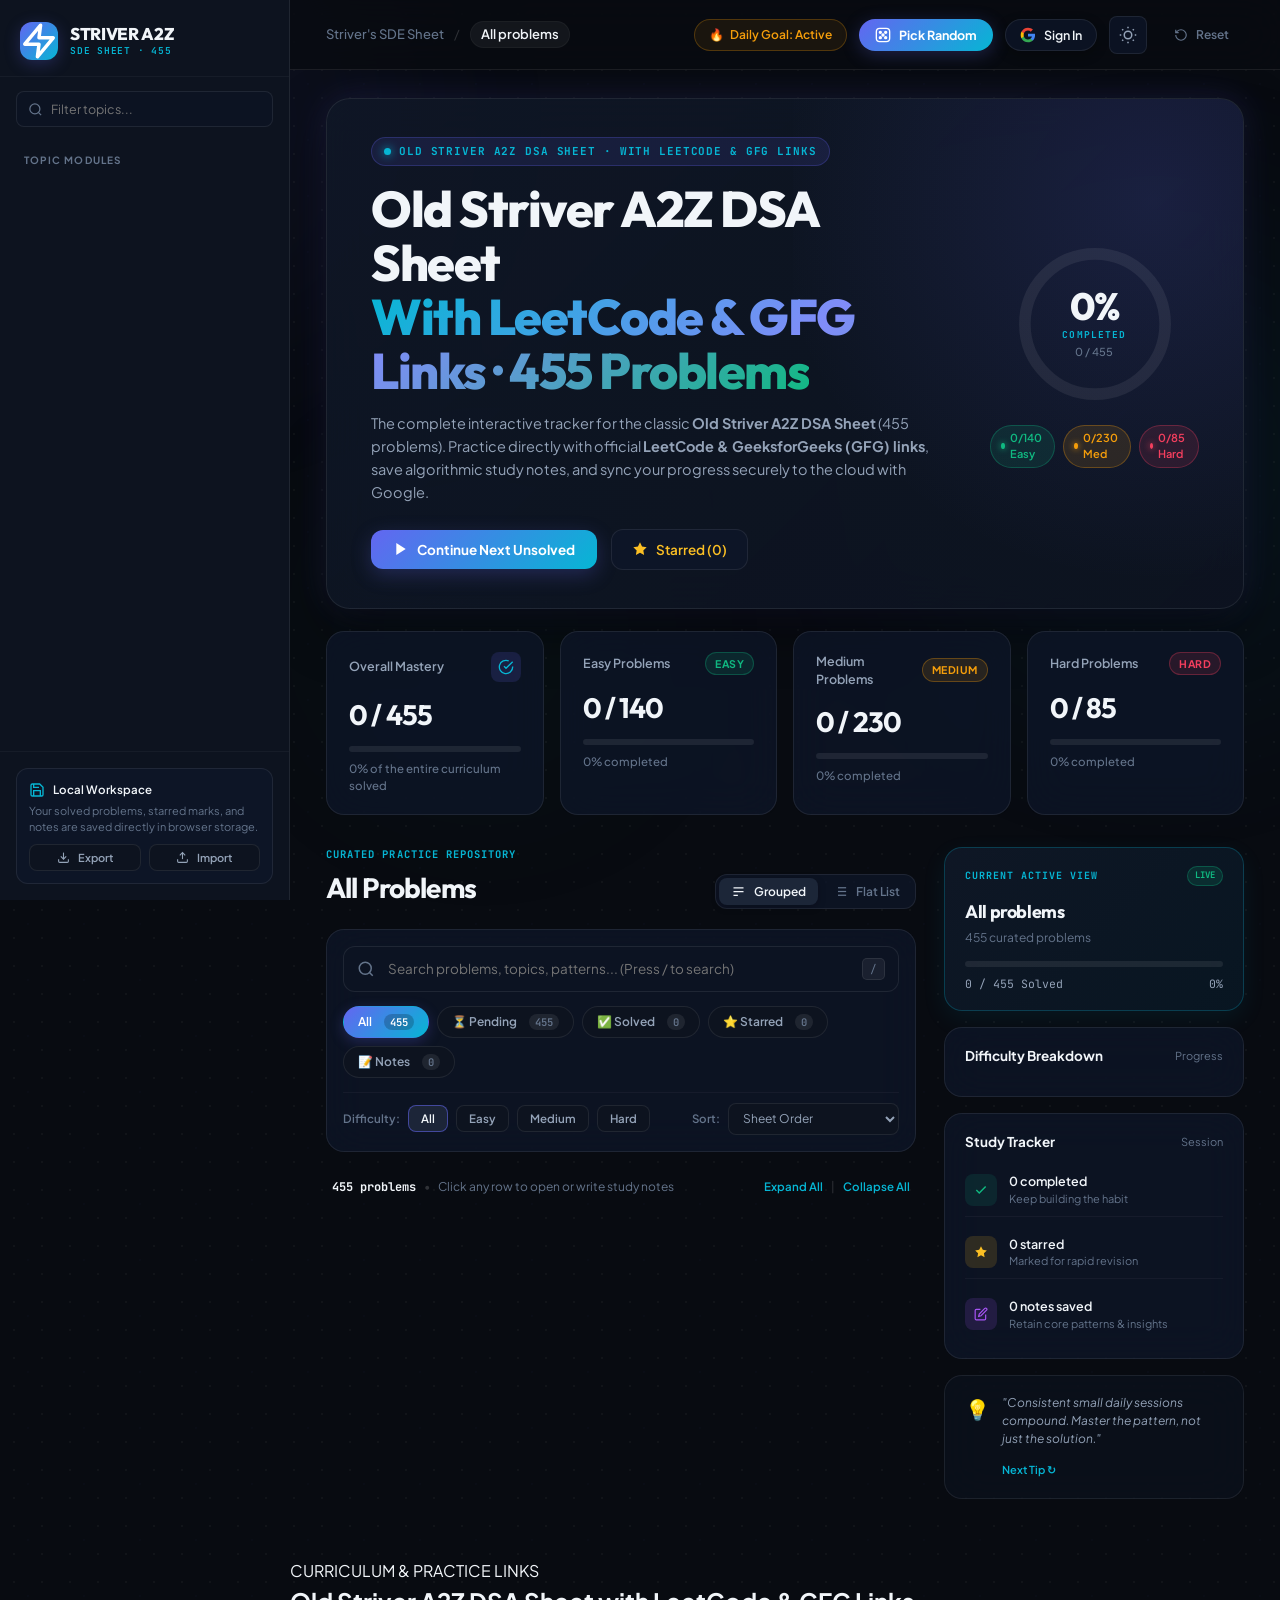
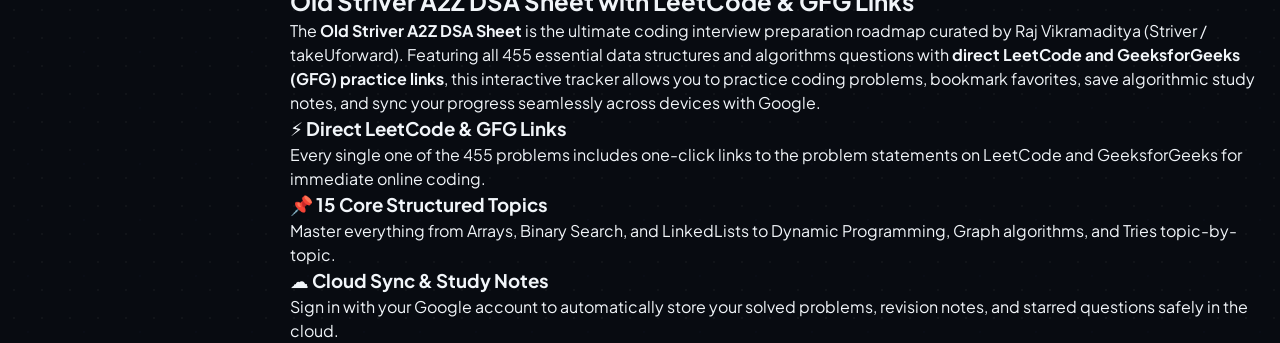
==== commit 19467b95: "Optimize SEO to prominently feature LeetCode and GFG links across title, meta, schema, and content" ====
--- a/index.html
+++ b/index.html
@@ -5,13 +5,17 @@
   <meta charset="UTF-8" />
   <meta name="viewport" content="width=device-width, initial-scale=1.0" />
   <meta name="theme-color" content="#090d16" />
-
-  <title>OLD STRIVER A2Z DSA Sheet · Complete 455 Questions Tracker</title>
-  <meta name="title" content="OLD STRIVER A2Z DSA Sheet · Complete 455 Questions Tracker" />
+  
+  <!-- Google Search Console Verification -->
+  <meta name="google-site-verification" content="googlee4b3bc36bdec3636" />
+  <meta name="google-site-verification" content="googlee4b3bc36bdec3636.html" />
+
+  <title>OLD STRIVER A2Z DSA Sheet with LeetCode &amp; GFG Links · 455 Questions Tracker</title>
+  <meta name="title" content="OLD STRIVER A2Z DSA Sheet with LeetCode &amp; GFG Links · 455 Questions Tracker" />
   <meta name="description"
-    content="Prepare with the complete Old Striver A2Z DSA Sheet (455 problems). Topic-wise interactive tracker, LeetCode & GFG direct problem links, revision notes, and free Google cloud progress sync." />
+    content="Practice the complete Old Striver A2Z DSA Sheet (455 problems) with direct LeetCode and GFG links. Topic-wise tracker, LeetCode &amp; GeeksforGeeks solutions, revision notes, and free Google cloud progress sync." />
   <meta name="keywords"
-    content="old striver dsa sheet, old striver a2z dsa sheet, striver old sheet, old striver sheet, striver a2z dsa sheet old, striver 455 sheet, striver sde sheet, striver dsa tracker, takeuforward old sheet, leetcode, geeksforgeeks" />
+    content="old striver dsa sheet, old striver a2z dsa sheet, old striver sheet with leetcode and gfg links, striver old sheet leetcode, striver old sheet gfg link, striver 455 problems leetcode, striver sde sheet gfg, striver a2z dsa sheet with solutions, takeuforward old sheet, dsa tracker" />
   <meta name="robots" content="index, follow" />
   <meta name="author" content="Old Striver A2Z DSA Sheet" />
   <link rel="canonical" href="https://dsa-two-xi.vercel.app/" />
@@ -19,17 +23,17 @@
   <!-- Open Graph / Facebook / LinkedIn / WhatsApp -->
   <meta property="og:type" content="website" />
   <meta property="og:url" content="https://dsa-two-xi.vercel.app/" />
-  <meta property="og:title" content="OLD STRIVER A2Z DSA Sheet · Complete 455 Questions Tracker" />
+  <meta property="og:title" content="OLD STRIVER A2Z DSA Sheet with LeetCode &amp; GFG Links · 455 Questions Tracker" />
   <meta property="og:description"
-    content="The definitive tracker for the Old Striver A2Z DSA Sheet (455 problems). Track topics, solve on LeetCode & GFG, write study notes, and sync progress across devices with Google." />
+    content="The definitive tracker for the Old Striver A2Z DSA Sheet with 455 problems and direct LeetCode &amp; GFG links. Solve problems, take notes, and sync progress with Google." />
   <meta property="og:site_name" content="Old Striver A2Z DSA Sheet" />
 
   <!-- Twitter Meta -->
   <meta name="twitter:card" content="summary_large_image" />
   <meta name="twitter:url" content="https://dsa-two-xi.vercel.app/" />
-  <meta name="twitter:title" content="OLD STRIVER A2Z DSA Sheet · Complete 455 Questions Tracker" />
+  <meta name="twitter:title" content="OLD STRIVER A2Z DSA Sheet with LeetCode &amp; GFG Links · 455 Questions Tracker" />
   <meta name="twitter:description"
-    content="Solve all 455 questions from the Old Striver A2Z DSA Sheet with interactive progress bars, notes, and LeetCode/GFG practice links." />
+    content="Master the Old Striver A2Z DSA Sheet with all 455 problems linked directly to LeetCode and GeeksforGeeks, with notes and cloud sync." />
 
   <!-- Structured Data (JSON-LD) for Search Engines (Google, Bing) -->
   <script type="application/ld+json">
@@ -39,9 +43,9 @@
         {
           "@type": "WebApplication",
           "@id": "https://dsa-two-xi.vercel.app/#webapp",
-          "name": "Old Striver A2Z DSA Sheet Tracker",
+          "name": "Old Striver A2Z DSA Sheet with LeetCode & GFG Links",
           "url": "https://dsa-two-xi.vercel.app/",
-          "description": "Interactive study tracker for the 455 coding interview questions in the Old Striver A2Z DSA Sheet.",
+          "description": "Interactive study tracker for all 455 coding interview questions in the Old Striver A2Z DSA Sheet with direct links to LeetCode and GeeksforGeeks.",
           "applicationCategory": "EducationalApplication",
           "operatingSystem": "All",
           "offers": {
@@ -53,8 +57,8 @@
         {
           "@type": "Course",
           "@id": "https://dsa-two-xi.vercel.app/#course",
-          "name": "Old Striver A2Z DSA Sheet - Complete 455 Interview Problems",
-          "description": "Comprehensive data structures and algorithms interview preparation sheet created by Striver (Raj Vikramaditya / takeUforward), covering Basics, Arrays, Binary Search, Trees, Dynamic Programming, Graphs, and Tries.",
+          "name": "Old Striver A2Z DSA Sheet with LeetCode & GFG Links - Complete 455 Interview Problems",
+          "description": "Comprehensive data structures and algorithms interview preparation sheet created by Striver (Raj Vikramaditya / takeUforward), featuring 455 problems across 15 topics with direct LeetCode and GeeksforGeeks practice links.",
           "provider": {
             "@type": "Organization",
             "name": "Old Striver A2Z DSA Sheet",
@@ -71,6 +75,14 @@
               "acceptedAnswer": {
                 "@type": "Answer",
                 "text": "The Old Striver A2Z DSA Sheet is the classic curriculum of 455 coding interview questions curated by Raj Vikramaditya (Striver) covering all core DSA concepts from basics to advanced DP and graphs."
+              }
+            },
+            {
+              "@type": "Question",
+              "name": "Does the Old Striver A2Z DSA Sheet have LeetCode and GFG links?",
+              "acceptedAnswer": {
+                "@type": "Answer",
+                "text": "Yes! Every single one of the 455 problems includes direct practice links to both LeetCode and GeeksforGeeks (GFG) for instant online coding and submission."
               }
             },
             {
@@ -308,15 +320,14 @@
         <div class="hero-content">
           <div class="hero-eyebrow">
             <span class="eyebrow-dot"></span>
-            <span>INTERVIEW READINESS COCKPIT</span>
+            <span>OLD STRIVER A2Z DSA SHEET · WITH LEETCODE &amp; GFG LINKS</span>
           </div>
           <h1 class="hero-title">
-            Crack the Code.<br />
-            <span class="gradient-text">Master Every Pattern.</span>
+            Old Striver A2Z DSA Sheet<br />
+            <span class="gradient-text">With LeetCode &amp; GFG Links · 455 Problems</span>
           </h1>
           <p class="hero-description">
-            The premier interactive workspace designed for Striver's 455 A2Z DSA sheet. Track solutions, annotate key
-            algorithmic insights, and stay consistent.
+            The complete interactive tracker for the classic <strong>Old Striver A2Z DSA Sheet</strong> (455 problems). Practice directly with official <strong>LeetCode &amp; GeeksforGeeks (GFG) links</strong>, save algorithmic study notes, and sync your progress securely to the cloud with Google.
           </p>
           <div class="hero-action-row">
             <button class="primary-hero-btn" id="resumeNextBtn">
@@ -639,6 +650,33 @@
           </div>
         </aside>
       </section>
+
+      <!-- SEO OVERVIEW & CURRICULUM SECTION -->
+      <section class="seo-content-section" aria-label="About Old Striver A2Z DSA Sheet with LeetCode & GFG Links">
+        <div class="seo-card">
+          <div class="seo-card-header">
+            <span class="seo-badge">CURRICULUM &amp; PRACTICE LINKS</span>
+            <h2 class="seo-title">Old Striver A2Z DSA Sheet with LeetCode &amp; GFG Links</h2>
+            <p class="seo-lead">
+              The <strong>Old Striver A2Z DSA Sheet</strong> is the ultimate coding interview preparation roadmap curated by Raj Vikramaditya (Striver / takeUforward). Featuring all 455 essential data structures and algorithms questions with <strong>direct LeetCode and GeeksforGeeks (GFG) practice links</strong>, this interactive tracker allows you to practice coding problems, bookmark favorites, save algorithmic study notes, and sync your progress seamlessly across devices with Google.
+            </p>
+          </div>
+          <div class="seo-grid">
+            <div class="seo-feature">
+              <h3>⚡ Direct LeetCode &amp; GFG Links</h3>
+              <p>Every single one of the 455 problems includes one-click links to the problem statements on LeetCode and GeeksforGeeks for immediate online coding.</p>
+            </div>
+            <div class="seo-feature">
+              <h3>📌 15 Core Structured Topics</h3>
+              <p>Master everything from Arrays, Binary Search, and LinkedLists to Dynamic Programming, Graph algorithms, and Tries topic-by-topic.</p>
+            </div>
+            <div class="seo-feature">
+              <h3>☁️ Cloud Sync &amp; Study Notes</h3>
+              <p>Sign in with your Google account to automatically store your solved problems, revision notes, and starred questions safely in the cloud.</p>
+            </div>
+          </div>
+        </div>
+      </section>
     </main>
   </div>
 
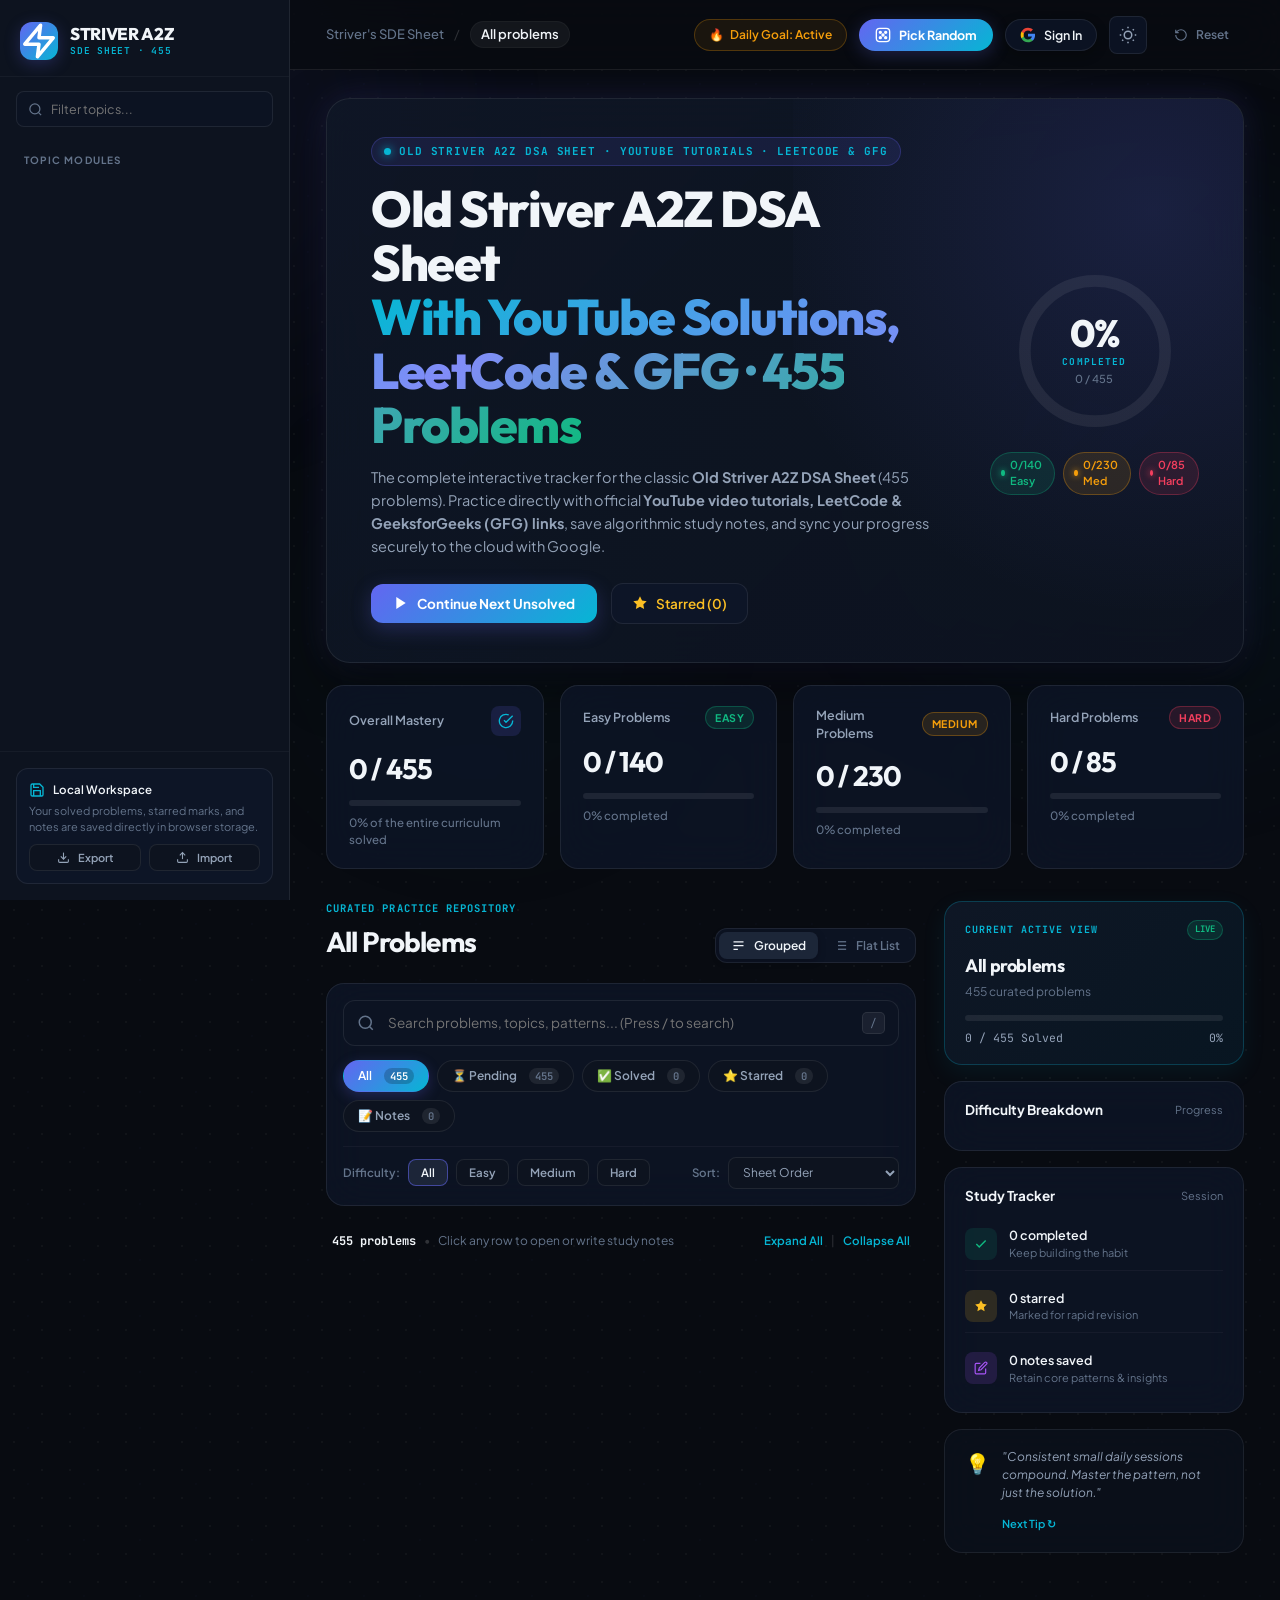
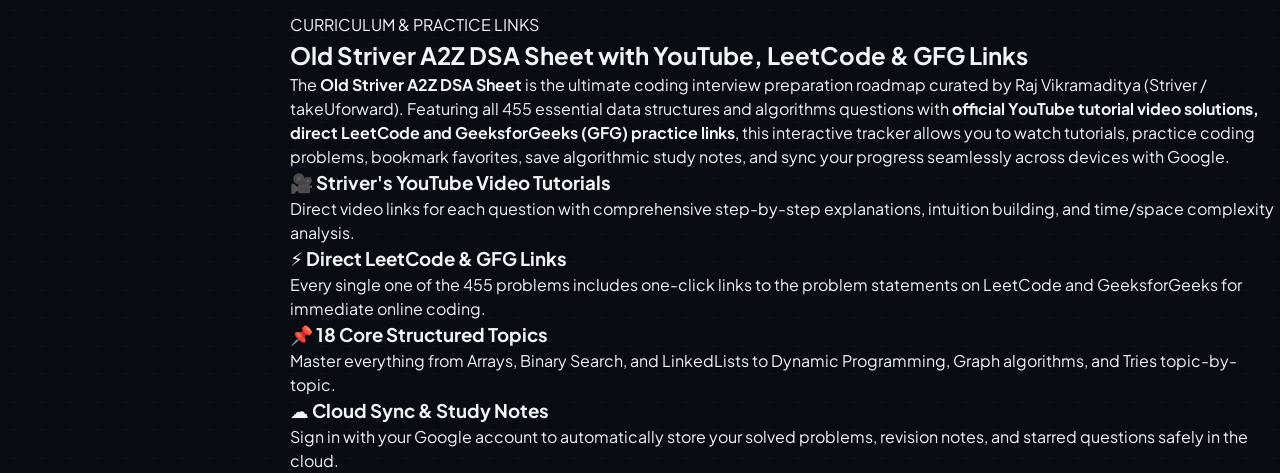
==== commit b05ca16a: "feat: add authentic Striver YouTube video tutorial links to all questions with dedicated YT button a" ====
--- a/index.html
+++ b/index.html
@@ -10,12 +10,12 @@
   <meta name="google-site-verification" content="googlee4b3bc36bdec3636" />
   <meta name="google-site-verification" content="googlee4b3bc36bdec3636.html" />
 
-  <title>OLD STRIVER A2Z DSA Sheet with LeetCode &amp; GFG Links · 455 Questions Tracker</title>
-  <meta name="title" content="OLD STRIVER A2Z DSA Sheet with LeetCode &amp; GFG Links · 455 Questions Tracker" />
+  <title>OLD STRIVER A2Z DSA Sheet with YouTube, LeetCode &amp; GFG Links · 455 Questions Tracker</title>
+  <meta name="title" content="OLD STRIVER A2Z DSA Sheet with YouTube, LeetCode &amp; GFG Links · 455 Questions Tracker" />
   <meta name="description"
-    content="Practice the complete Old Striver A2Z DSA Sheet (455 problems) with direct LeetCode and GFG links. Topic-wise tracker, LeetCode &amp; GeeksforGeeks solutions, revision notes, and free Google cloud progress sync." />
+    content="Practice the complete Old Striver A2Z DSA Sheet (455 problems) with authentic YouTube video tutorial solutions, direct LeetCode and GFG links. Topic-wise tracker, revision notes, and free Google cloud progress sync." />
   <meta name="keywords"
-    content="old striver dsa sheet, old striver a2z dsa sheet, old striver sheet with leetcode and gfg links, striver old sheet leetcode, striver old sheet gfg link, striver 455 problems leetcode, striver sde sheet gfg, striver a2z dsa sheet with solutions, takeuforward old sheet, dsa tracker" />
+    content="old striver dsa sheet, old striver a2z dsa sheet, striver dsa sheet youtube links, old striver sheet with leetcode and gfg links, striver video solutions, striver old sheet leetcode, striver old sheet gfg link, striver 455 problems leetcode, striver sde sheet gfg, striver a2z dsa sheet with solutions, takeuforward old sheet, dsa tracker" />
   <meta name="robots" content="index, follow" />
   <meta name="author" content="Old Striver A2Z DSA Sheet" />
   <link rel="canonical" href="https://dsa-two-xi.vercel.app/" />
@@ -23,17 +23,17 @@
   <!-- Open Graph / Facebook / LinkedIn / WhatsApp -->
   <meta property="og:type" content="website" />
   <meta property="og:url" content="https://dsa-two-xi.vercel.app/" />
-  <meta property="og:title" content="OLD STRIVER A2Z DSA Sheet with LeetCode &amp; GFG Links · 455 Questions Tracker" />
+  <meta property="og:title" content="OLD STRIVER A2Z DSA Sheet with YouTube, LeetCode &amp; GFG Links · 455 Questions Tracker" />
   <meta property="og:description"
-    content="The definitive tracker for the Old Striver A2Z DSA Sheet with 455 problems and direct LeetCode &amp; GFG links. Solve problems, take notes, and sync progress with Google." />
+    content="The definitive tracker for the Old Striver A2Z DSA Sheet with 455 problems, verified YouTube solution videos, and direct LeetCode &amp; GFG links. Solve problems, take notes, and sync progress with Google." />
   <meta property="og:site_name" content="Old Striver A2Z DSA Sheet" />
 
   <!-- Twitter Meta -->
   <meta name="twitter:card" content="summary_large_image" />
   <meta name="twitter:url" content="https://dsa-two-xi.vercel.app/" />
-  <meta name="twitter:title" content="OLD STRIVER A2Z DSA Sheet with LeetCode &amp; GFG Links · 455 Questions Tracker" />
+  <meta name="twitter:title" content="OLD STRIVER A2Z DSA Sheet with YouTube, LeetCode &amp; GFG Links · 455 Questions Tracker" />
   <meta name="twitter:description"
-    content="Master the Old Striver A2Z DSA Sheet with all 455 problems linked directly to LeetCode and GeeksforGeeks, with notes and cloud sync." />
+    content="Master the Old Striver A2Z DSA Sheet with all 455 problems linked directly to Striver's YouTube tutorials, LeetCode, and GeeksforGeeks, with notes and cloud sync." />
 
   <!-- Structured Data (JSON-LD) for Search Engines (Google, Bing) -->
   <script type="application/ld+json">
@@ -320,14 +320,14 @@
         <div class="hero-content">
           <div class="hero-eyebrow">
             <span class="eyebrow-dot"></span>
-            <span>OLD STRIVER A2Z DSA SHEET · WITH LEETCODE &amp; GFG LINKS</span>
+            <span>OLD STRIVER A2Z DSA SHEET · YOUTUBE TUTORIALS · LEETCODE &amp; GFG</span>
           </div>
           <h1 class="hero-title">
             Old Striver A2Z DSA Sheet<br />
-            <span class="gradient-text">With LeetCode &amp; GFG Links · 455 Problems</span>
+            <span class="gradient-text">With YouTube Solutions, LeetCode &amp; GFG · 455 Problems</span>
           </h1>
           <p class="hero-description">
-            The complete interactive tracker for the classic <strong>Old Striver A2Z DSA Sheet</strong> (455 problems). Practice directly with official <strong>LeetCode &amp; GeeksforGeeks (GFG) links</strong>, save algorithmic study notes, and sync your progress securely to the cloud with Google.
+            The complete interactive tracker for the classic <strong>Old Striver A2Z DSA Sheet</strong> (455 problems). Practice directly with official <strong>YouTube video tutorials, LeetCode &amp; GeeksforGeeks (GFG) links</strong>, save algorithmic study notes, and sync your progress securely to the cloud with Google.
           </p>
           <div class="hero-action-row">
             <button class="primary-hero-btn" id="resumeNextBtn">
@@ -652,22 +652,26 @@
       </section>
 
       <!-- SEO OVERVIEW & CURRICULUM SECTION -->
-      <section class="seo-content-section" aria-label="About Old Striver A2Z DSA Sheet with LeetCode & GFG Links">
+      <section class="seo-content-section" aria-label="About Old Striver A2Z DSA Sheet with YouTube, LeetCode & GFG Links">
         <div class="seo-card">
           <div class="seo-card-header">
             <span class="seo-badge">CURRICULUM &amp; PRACTICE LINKS</span>
-            <h2 class="seo-title">Old Striver A2Z DSA Sheet with LeetCode &amp; GFG Links</h2>
+            <h2 class="seo-title">Old Striver A2Z DSA Sheet with YouTube, LeetCode &amp; GFG Links</h2>
             <p class="seo-lead">
-              The <strong>Old Striver A2Z DSA Sheet</strong> is the ultimate coding interview preparation roadmap curated by Raj Vikramaditya (Striver / takeUforward). Featuring all 455 essential data structures and algorithms questions with <strong>direct LeetCode and GeeksforGeeks (GFG) practice links</strong>, this interactive tracker allows you to practice coding problems, bookmark favorites, save algorithmic study notes, and sync your progress seamlessly across devices with Google.
+              The <strong>Old Striver A2Z DSA Sheet</strong> is the ultimate coding interview preparation roadmap curated by Raj Vikramaditya (Striver / takeUforward). Featuring all 455 essential data structures and algorithms questions with <strong>official YouTube tutorial video solutions, direct LeetCode and GeeksforGeeks (GFG) practice links</strong>, this interactive tracker allows you to watch tutorials, practice coding problems, bookmark favorites, save algorithmic study notes, and sync your progress seamlessly across devices with Google.
             </p>
           </div>
           <div class="seo-grid">
+            <div class="seo-feature">
+              <h3>🎥 Striver's YouTube Video Tutorials</h3>
+              <p>Direct video links for each question with comprehensive step-by-step explanations, intuition building, and time/space complexity analysis.</p>
+            </div>
             <div class="seo-feature">
               <h3>⚡ Direct LeetCode &amp; GFG Links</h3>
               <p>Every single one of the 455 problems includes one-click links to the problem statements on LeetCode and GeeksforGeeks for immediate online coding.</p>
             </div>
             <div class="seo-feature">
-              <h3>📌 15 Core Structured Topics</h3>
+              <h3>📌 18 Core Structured Topics</h3>
               <p>Master everything from Arrays, Binary Search, and LinkedLists to Dynamic Programming, Graph algorithms, and Tries topic-by-topic.</p>
             </div>
             <div class="seo-feature">
--- a/styles.css
+++ b/styles.css
@@ -1876,6 +1876,12 @@
   background: rgba(255, 255, 255, 0.03);
   color: var(--text-secondary);
   transition: all 0.2s ease;
+}
+
+.platform-link.youtube:hover {
+  background: rgba(239, 68, 68, 0.12);
+  color: #ef4444;
+  border-color: rgba(239, 68, 68, 0.4);
 }
 
 .platform-link.leetcode:hover {
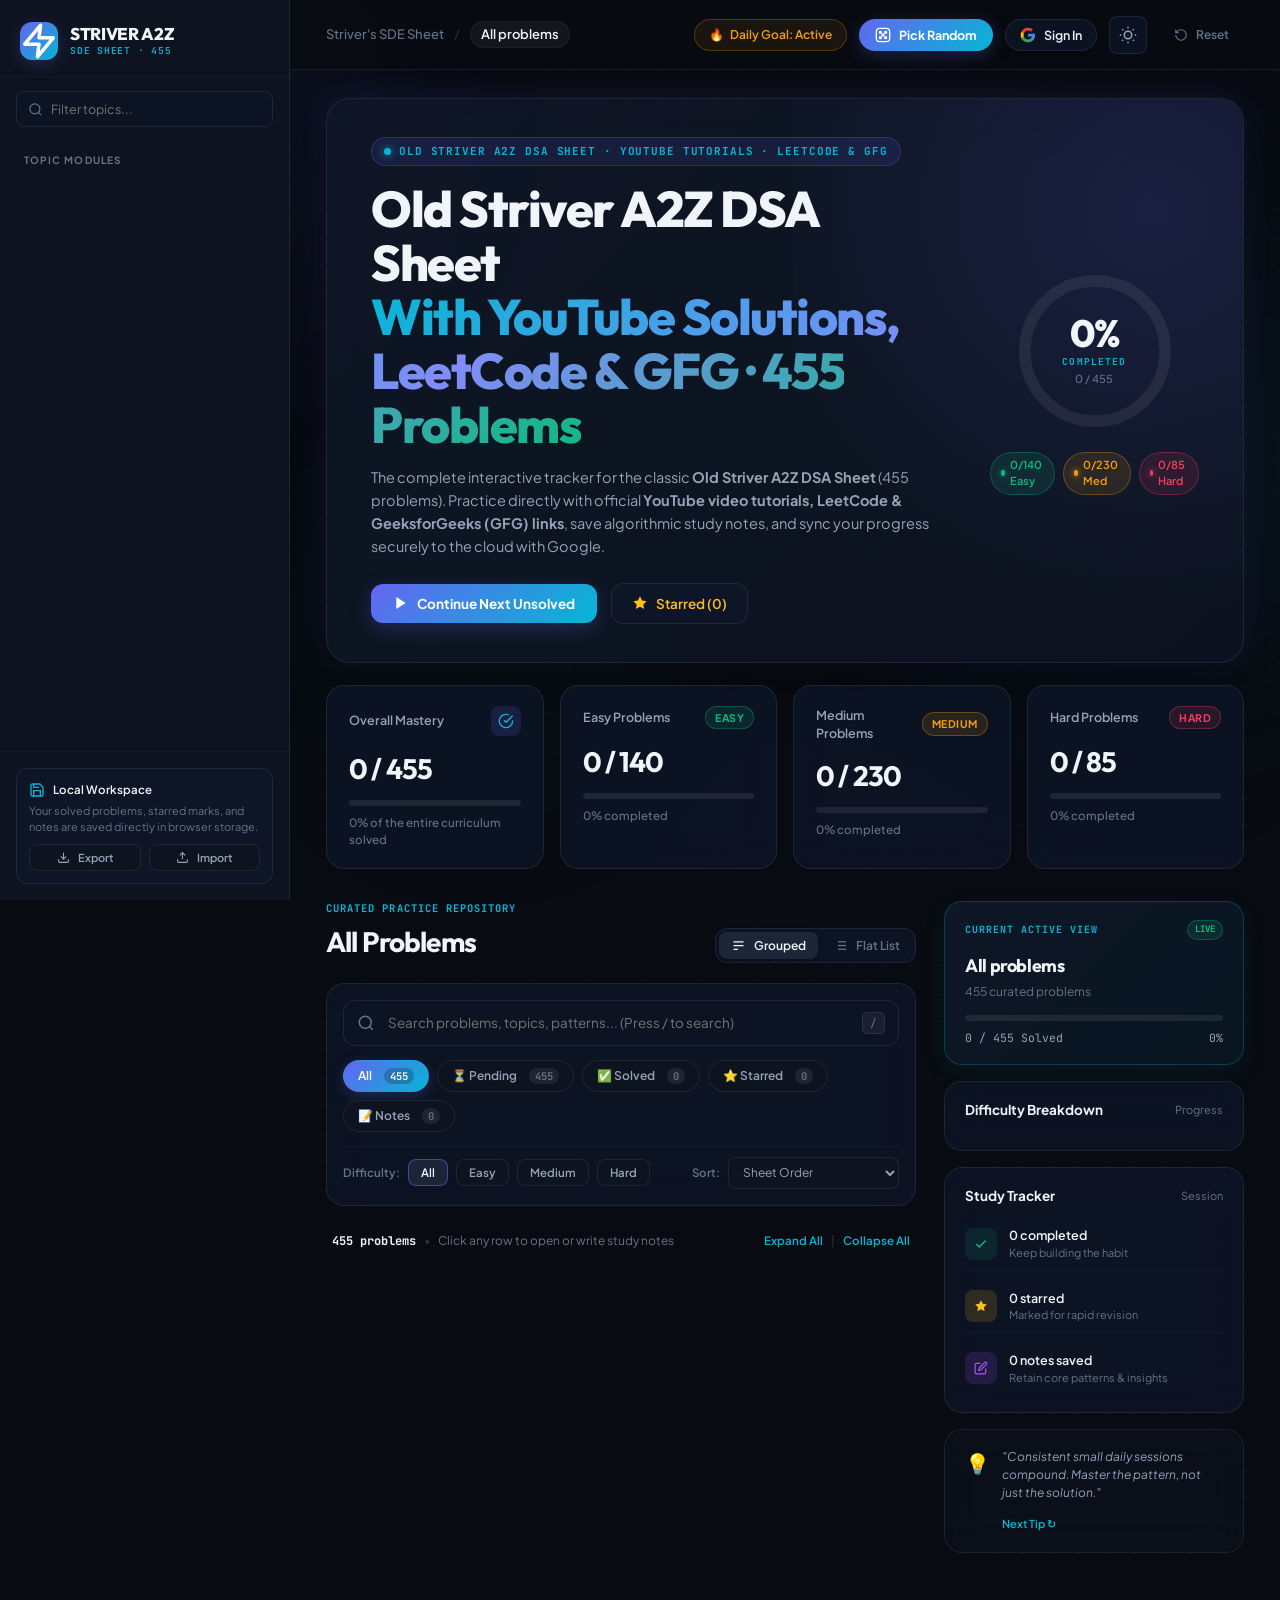
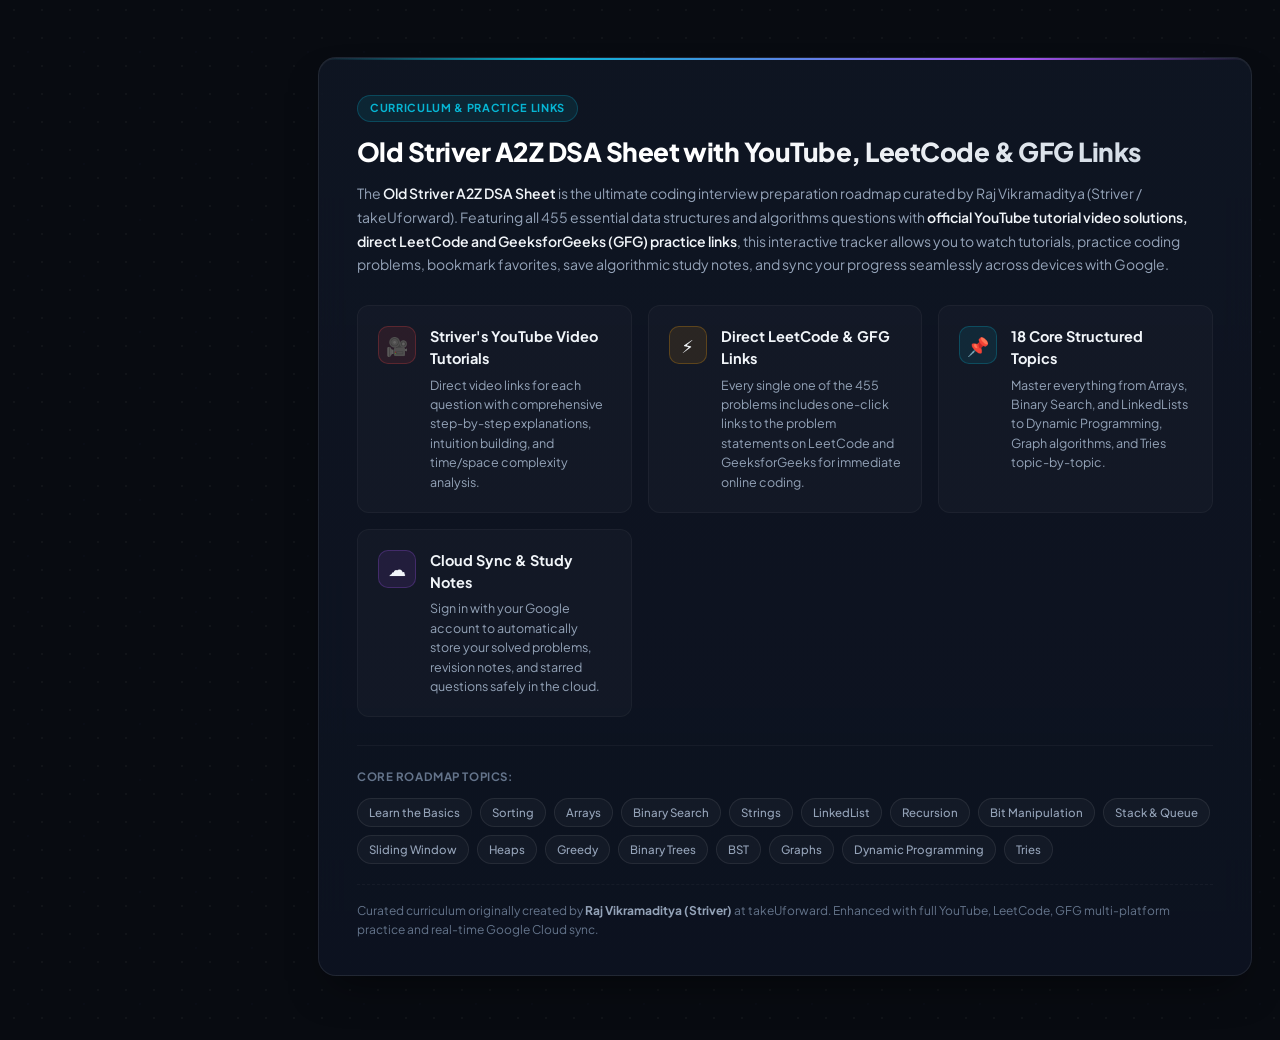
==== commit 51930500: "Redesign problem cards with consistent 3-slot platform links and glassmorphic curriculum roadmap sec" ====
--- a/index.html
+++ b/index.html
@@ -663,21 +663,58 @@
           </div>
           <div class="seo-grid">
             <div class="seo-feature">
-              <h3>🎥 Striver's YouTube Video Tutorials</h3>
-              <p>Direct video links for each question with comprehensive step-by-step explanations, intuition building, and time/space complexity analysis.</p>
+              <div class="feature-icon yt-icon">🎥</div>
+              <div class="feature-content">
+                <h3>Striver's YouTube Video Tutorials</h3>
+                <p>Direct video links for each question with comprehensive step-by-step explanations, intuition building, and time/space complexity analysis.</p>
+              </div>
             </div>
             <div class="seo-feature">
-              <h3>⚡ Direct LeetCode &amp; GFG Links</h3>
-              <p>Every single one of the 455 problems includes one-click links to the problem statements on LeetCode and GeeksforGeeks for immediate online coding.</p>
+              <div class="feature-icon code-icon">⚡</div>
+              <div class="feature-content">
+                <h3>Direct LeetCode &amp; GFG Links</h3>
+                <p>Every single one of the 455 problems includes one-click links to the problem statements on LeetCode and GeeksforGeeks for immediate online coding.</p>
+              </div>
             </div>
             <div class="seo-feature">
-              <h3>📌 18 Core Structured Topics</h3>
-              <p>Master everything from Arrays, Binary Search, and LinkedLists to Dynamic Programming, Graph algorithms, and Tries topic-by-topic.</p>
+              <div class="feature-icon topic-icon">📌</div>
+              <div class="feature-content">
+                <h3>18 Core Structured Topics</h3>
+                <p>Master everything from Arrays, Binary Search, and LinkedLists to Dynamic Programming, Graph algorithms, and Tries topic-by-topic.</p>
+              </div>
             </div>
             <div class="seo-feature">
-              <h3>☁️ Cloud Sync &amp; Study Notes</h3>
-              <p>Sign in with your Google account to automatically store your solved problems, revision notes, and starred questions safely in the cloud.</p>
-            </div>
+              <div class="feature-icon cloud-icon">☁️</div>
+              <div class="feature-content">
+                <h3>Cloud Sync &amp; Study Notes</h3>
+                <p>Sign in with your Google account to automatically store your solved problems, revision notes, and starred questions safely in the cloud.</p>
+              </div>
+            </div>
+          </div>
+          <div class="seo-topics-pills">
+            <span class="pills-label">Core Roadmap Topics:</span>
+            <div class="pills-list">
+              <span class="topic-chip">Learn the Basics</span>
+              <span class="topic-chip">Sorting</span>
+              <span class="topic-chip">Arrays</span>
+              <span class="topic-chip">Binary Search</span>
+              <span class="topic-chip">Strings</span>
+              <span class="topic-chip">LinkedList</span>
+              <span class="topic-chip">Recursion</span>
+              <span class="topic-chip">Bit Manipulation</span>
+              <span class="topic-chip">Stack &amp; Queue</span>
+              <span class="topic-chip">Sliding Window</span>
+              <span class="topic-chip">Heaps</span>
+              <span class="topic-chip">Greedy</span>
+              <span class="topic-chip">Binary Trees</span>
+              <span class="topic-chip">BST</span>
+              <span class="topic-chip">Graphs</span>
+              <span class="topic-chip">Dynamic Programming</span>
+              <span class="topic-chip">Tries</span>
+            </div>
+          </div>
+          <div class="seo-footer-note">
+            <span>Curated curriculum originally created by <strong>Raj Vikramaditya (Striver)</strong> at takeUforward. Enhanced with full YouTube, LeetCode, GFG multi-platform practice and real-time Google Cloud sync.</span>
           </div>
         </div>
       </section>
--- a/styles.css
+++ b/styles.css
@@ -1715,10 +1715,10 @@
 
 .problem-row {
   display: grid;
-  grid-template-columns: 36px 42px minmax(0, 1fr) auto auto 80px;
+  grid-template-columns: 32px 42px minmax(0, 1fr) 72px 172px 64px;
   align-items: center;
   gap: 12px;
-  padding: 12px 14px;
+  padding: 11px 16px;
   border-bottom: 1px solid var(--border-subtle);
   background: transparent;
   transition: all 0.18s ease;
@@ -1731,6 +1731,11 @@
 
 .problem-row:hover {
   background: var(--bg-card-hover);
+}
+
+.problem-row:focus-visible {
+  outline: 2px solid var(--cyan);
+  outline-offset: -2px;
 }
 
 /* Checkbox Button */
@@ -1745,11 +1750,12 @@
   color: transparent;
   transition: all 0.2s cubic-bezier(0.16, 1, 0.3, 1);
   padding: 0;
+  cursor: pointer;
 }
 
 .check-btn:hover {
   border-color: var(--easy);
-  transform: scale(1.1);
+  transform: scale(1.08);
   box-shadow: 0 0 10px var(--easy-glow);
 }
 
@@ -1811,22 +1817,62 @@
 }
 
 .subtopic-tag {
+  display: inline-block;
   font-size: 11px;
-  color: var(--text-muted);
-}
-
-/* Difficulty Pill */
+  font-weight: 500;
+  padding: 1px 7px;
+  border-radius: 4px;
+  background: rgba(255, 255, 255, 0.04);
+  color: var(--text-muted);
+  border: 1px solid var(--border-subtle);
+  max-width: 100%;
+  white-space: nowrap;
+  overflow: hidden;
+  text-overflow: ellipsis;
+}
+
+.note-pill {
+  display: inline-flex;
+  align-items: center;
+  gap: 4px;
+  font-size: 10.5px;
+  font-weight: 600;
+  padding: 1px 7px;
+  border-radius: 99px;
+  background: rgba(168, 85, 247, 0.12);
+  color: var(--purple);
+  border: 1px solid rgba(168, 85, 247, 0.3);
+  cursor: pointer;
+  transition: all 0.18s ease;
+}
+
+.note-pill:hover {
+  background: rgba(168, 85, 247, 0.22);
+  border-color: rgba(168, 85, 247, 0.5);
+  transform: translateY(-1px);
+}
+
+.note-pill svg {
+  width: 11px;
+  height: 11px;
+}
+
+/* Difficulty Pill - Standardized 72px width */
 .diff-badge {
   display: inline-flex;
   align-items: center;
+  justify-content: center;
   gap: 5px;
-  padding: 3px 9px;
+  width: 72px;
+  height: 24px;
+  padding: 0 6px;
   border-radius: 99px;
-  font-size: 11px;
+  font-size: 10.5px;
   font-weight: 700;
   text-transform: uppercase;
   letter-spacing: 0.04em;
   white-space: nowrap;
+  box-sizing: border-box;
 }
 
 .diff-badge.easy {
@@ -1854,46 +1900,93 @@
   width: 5px;
   height: 5px;
   border-radius: 50%;
-}
-
-/* Practice External Links */
+  flex-shrink: 0;
+}
+
+/* Practice External Links - Standardized 3-slot grid */
 .problem-links-cell {
-  display: flex;
-  align-items: center;
+  display: grid;
+  grid-template-columns: repeat(3, 52px);
   gap: 6px;
-  white-space: nowrap;
-}
-
-.platform-link {
+  align-items: center;
+  justify-content: end;
+}
+
+.problem-row .platform-link {
   display: inline-flex;
   align-items: center;
+  justify-content: center;
   gap: 4px;
-  padding: 4px 8px;
+  width: 52px;
+  height: 26px;
+  padding: 0 4px;
   border-radius: 6px;
   font-size: 11px;
-  font-weight: 600;
+  font-weight: 700;
   border: 1px solid var(--border);
   background: rgba(255, 255, 255, 0.03);
   color: var(--text-secondary);
-  transition: all 0.2s ease;
-}
-
-.platform-link.youtube:hover {
-  background: rgba(239, 68, 68, 0.12);
-  color: #ef4444;
-  border-color: rgba(239, 68, 68, 0.4);
-}
-
-.platform-link.leetcode:hover {
-  background: rgba(245, 158, 11, 0.12);
+  transition: all 0.2s cubic-bezier(0.16, 1, 0.3, 1);
+  box-sizing: border-box;
+  text-decoration: none;
+  user-select: none;
+}
+
+.problem-row .platform-link svg {
+  flex-shrink: 0;
+  width: 12px;
+  height: 12px;
+}
+
+/* Active Platform Links */
+.problem-row .platform-link.youtube {
+  background: rgba(239, 68, 68, 0.1);
+  color: #f87171;
+  border-color: rgba(239, 68, 68, 0.28);
+}
+.problem-row .platform-link.youtube:hover {
+  background: rgba(239, 68, 68, 0.22);
+  color: #ff4d4d;
+  border-color: rgba(239, 68, 68, 0.65);
+  transform: translateY(-1px);
+  box-shadow: 0 4px 10px rgba(239, 68, 68, 0.3);
+}
+
+.problem-row .platform-link.leetcode {
+  background: rgba(245, 158, 11, 0.1);
+  color: #fbbf24;
+  border-color: rgba(245, 158, 11, 0.28);
+}
+.problem-row .platform-link.leetcode:hover {
+  background: rgba(245, 158, 11, 0.22);
   color: #ffa116;
-  border-color: rgba(245, 158, 11, 0.4);
-}
-
-.platform-link.gfg:hover {
-  background: rgba(16, 185, 129, 0.12);
-  color: #2f8d46;
-  border-color: rgba(16, 185, 129, 0.4);
+  border-color: rgba(245, 158, 11, 0.65);
+  transform: translateY(-1px);
+  box-shadow: 0 4px 10px rgba(245, 158, 11, 0.3);
+}
+
+.problem-row .platform-link.gfg {
+  background: rgba(16, 185, 129, 0.1);
+  color: #34d399;
+  border-color: rgba(16, 185, 129, 0.28);
+}
+.problem-row .platform-link.gfg:hover {
+  background: rgba(16, 185, 129, 0.22);
+  color: #10b981;
+  border-color: rgba(16, 185, 129, 0.65);
+  transform: translateY(-1px);
+  box-shadow: 0 4px 10px rgba(16, 185, 129, 0.3);
+}
+
+/* Disabled/Placeholder slot for missing links */
+.problem-row .platform-link.disabled {
+  opacity: 0.22;
+  background: rgba(255, 255, 255, 0.015);
+  border: 1px dashed var(--border-subtle);
+  color: var(--text-muted);
+  cursor: default;
+  pointer-events: none;
+  filter: grayscale(1);
 }
 
 /* Actions Cell (Star & Note) */
@@ -1913,6 +2006,9 @@
   color: var(--text-muted);
   transition: all 0.2s ease;
   position: relative;
+  background: transparent;
+  border: none;
+  cursor: pointer;
 }
 
 .action-icon-btn:hover {
@@ -1951,6 +2047,200 @@
 
 .problem-row.is-done:hover {
   opacity: 0.95;
+}
+
+/* ==========================================================================
+   SEO OVERVIEW & CURRICULUM SECTION (MODERN ROADMAP CARD)
+   ========================================================================== */
+
+.seo-content-section {
+  margin: 44px 28px 64px;
+}
+
+.seo-card {
+  background: linear-gradient(180deg, rgba(17, 24, 39, 0.78) 0%, rgba(13, 19, 33, 0.92) 100%);
+  border: 1px solid var(--border);
+  border-radius: 18px;
+  padding: 36px 38px;
+  position: relative;
+  overflow: hidden;
+  box-shadow: 0 20px 40px -15px rgba(0, 0, 0, 0.5), inset 0 1px 0 rgba(255, 255, 255, 0.05);
+  backdrop-filter: blur(16px);
+  -webkit-backdrop-filter: blur(16px);
+}
+
+.seo-card::before {
+  content: '';
+  position: absolute;
+  top: 0;
+  left: 0;
+  right: 0;
+  height: 2px;
+  background: linear-gradient(90deg, transparent 0%, var(--cyan) 25%, var(--purple) 75%, transparent 100%);
+}
+
+.seo-card-header {
+  margin-bottom: 28px;
+}
+
+.seo-badge {
+  display: inline-flex;
+  align-items: center;
+  gap: 6px;
+  padding: 4px 12px;
+  background: rgba(6, 182, 212, 0.1);
+  border: 1px solid rgba(6, 182, 212, 0.25);
+  border-radius: 99px;
+  font-size: 11px;
+  font-weight: 700;
+  letter-spacing: 0.06em;
+  color: var(--cyan);
+  margin-bottom: 14px;
+}
+
+.seo-title {
+  font-size: 26px;
+  font-weight: 800;
+  letter-spacing: -0.02em;
+  background: linear-gradient(135deg, #ffffff 40%, #cbd5e1 100%);
+  -webkit-background-clip: text;
+  -webkit-text-fill-color: transparent;
+  margin: 0 0 14px;
+  line-height: 1.25;
+}
+
+.seo-lead {
+  font-size: 14px;
+  line-height: 1.7;
+  color: var(--text-secondary);
+  max-width: 980px;
+  margin: 0;
+}
+
+.seo-lead strong {
+  color: var(--text-main);
+  font-weight: 600;
+}
+
+.seo-grid {
+  display: grid;
+  grid-template-columns: repeat(auto-fit, minmax(240px, 1fr));
+  gap: 16px;
+  margin-bottom: 28px;
+}
+
+.seo-feature {
+  display: flex;
+  gap: 14px;
+  padding: 20px;
+  border-radius: 12px;
+  background: rgba(255, 255, 255, 0.025);
+  border: 1px solid var(--border-subtle);
+  transition: all 0.25s cubic-bezier(0.16, 1, 0.3, 1);
+}
+
+.seo-feature:hover {
+  background: rgba(255, 255, 255, 0.04);
+  border-color: rgba(6, 182, 212, 0.3);
+  transform: translateY(-2px);
+  box-shadow: 0 10px 24px -8px rgba(0, 0, 0, 0.4);
+}
+
+.feature-icon {
+  width: 38px;
+  height: 38px;
+  border-radius: 10px;
+  display: grid;
+  place-items: center;
+  font-size: 18px;
+  flex-shrink: 0;
+  background: rgba(255, 255, 255, 0.04);
+  border: 1px solid var(--border);
+}
+
+.feature-icon.yt-icon {
+  background: rgba(239, 68, 68, 0.1);
+  border-color: rgba(239, 68, 68, 0.25);
+}
+
+.feature-icon.code-icon {
+  background: rgba(245, 158, 11, 0.1);
+  border-color: rgba(245, 158, 11, 0.25);
+}
+
+.feature-icon.topic-icon {
+  background: rgba(6, 182, 212, 0.1);
+  border-color: rgba(6, 182, 212, 0.25);
+}
+
+.feature-icon.cloud-icon {
+  background: rgba(168, 85, 247, 0.1);
+  border-color: rgba(168, 85, 247, 0.25);
+}
+
+.feature-content h3 {
+  font-size: 14.5px;
+  font-weight: 700;
+  color: var(--text-main);
+  margin: 0 0 6px;
+}
+
+.feature-content p {
+  font-size: 12.5px;
+  line-height: 1.55;
+  color: var(--text-secondary);
+  margin: 0;
+}
+
+.seo-topics-pills {
+  padding-top: 22px;
+  border-top: 1px solid var(--border-subtle);
+  margin-bottom: 20px;
+}
+
+.pills-label {
+  display: block;
+  font-size: 11.5px;
+  font-weight: 700;
+  text-transform: uppercase;
+  letter-spacing: 0.05em;
+  color: var(--text-muted);
+  margin-bottom: 12px;
+}
+
+.pills-list {
+  display: flex;
+  flex-wrap: wrap;
+  gap: 8px;
+}
+
+.topic-chip {
+  font-size: 11.5px;
+  font-weight: 500;
+  padding: 5px 11px;
+  border-radius: 99px;
+  background: rgba(255, 255, 255, 0.03);
+  border: 1px solid var(--border);
+  color: var(--text-secondary);
+  transition: all 0.2s ease;
+}
+
+.topic-chip:hover {
+  background: rgba(6, 182, 212, 0.08);
+  border-color: rgba(6, 182, 212, 0.3);
+  color: var(--cyan);
+}
+
+.seo-footer-note {
+  font-size: 12px;
+  color: var(--text-muted);
+  line-height: 1.6;
+  padding-top: 16px;
+  border-top: 1px dashed var(--border-subtle);
+}
+
+.seo-footer-note strong {
+  color: var(--text-secondary);
 }
 
 /* ==========================================================================
@@ -2588,27 +2878,61 @@
     grid-column: span 1;
   }
   .problem-row {
-    grid-template-columns: 32px 36px minmax(0, 1fr) auto auto;
+    grid-template-columns: 30px 36px minmax(0, 1fr) auto 64px;
     padding: 10px 8px;
     gap: 8px;
   }
   .problem-links-cell {
     grid-column: 3 / -1;
-    margin-top: -4px;
-    margin-bottom: 4px;
+    display: flex;
+    justify-content: flex-start;
+    gap: 6px;
+    margin-top: 2px;
+    margin-bottom: 2px;
   }
-  .platform-link {
+  .problem-row .platform-link {
+    width: 48px;
+    height: 24px;
     font-size: 10px;
-    padding: 3px 6px;
   }
   .secondary-toolbar {
     flex-direction: column;
     align-items: flex-start;
   }
   .seo-content-section {
-    margin: 20px 16px 32px;
+    margin: 24px 16px 40px;
   }
   .seo-card {
-    padding: 22px 18px;
+    padding: 24px 18px;
   }
-}
+  .seo-title {
+    font-size: 20px;
+  }
+  .seo-grid {
+    grid-template-columns: 1fr;
+  }
+}
+
+/* Light Theme Overrides for SEO Section */
+[data-theme="light"] .seo-card {
+  background: linear-gradient(180deg, rgba(255, 255, 255, 0.95) 0%, rgba(248, 250, 252, 0.98) 100%);
+  border-color: rgba(148, 163, 184, 0.3);
+  box-shadow: 0 20px 40px -15px rgba(0, 0, 0, 0.08), inset 0 1px 0 rgba(255, 255, 255, 0.8);
+}
+
+[data-theme="light"] .seo-title {
+  background: linear-gradient(135deg, #0f172a 40%, #334155 100%);
+  -webkit-background-clip: text;
+  -webkit-text-fill-color: transparent;
+}
+
+[data-theme="light"] .seo-feature {
+  background: rgba(241, 245, 249, 0.6);
+  border-color: rgba(148, 163, 184, 0.2);
+}
+
+[data-theme="light"] .topic-chip {
+  background: rgba(241, 245, 249, 0.8);
+  border-color: rgba(148, 163, 184, 0.25);
+  color: #334155;
+}
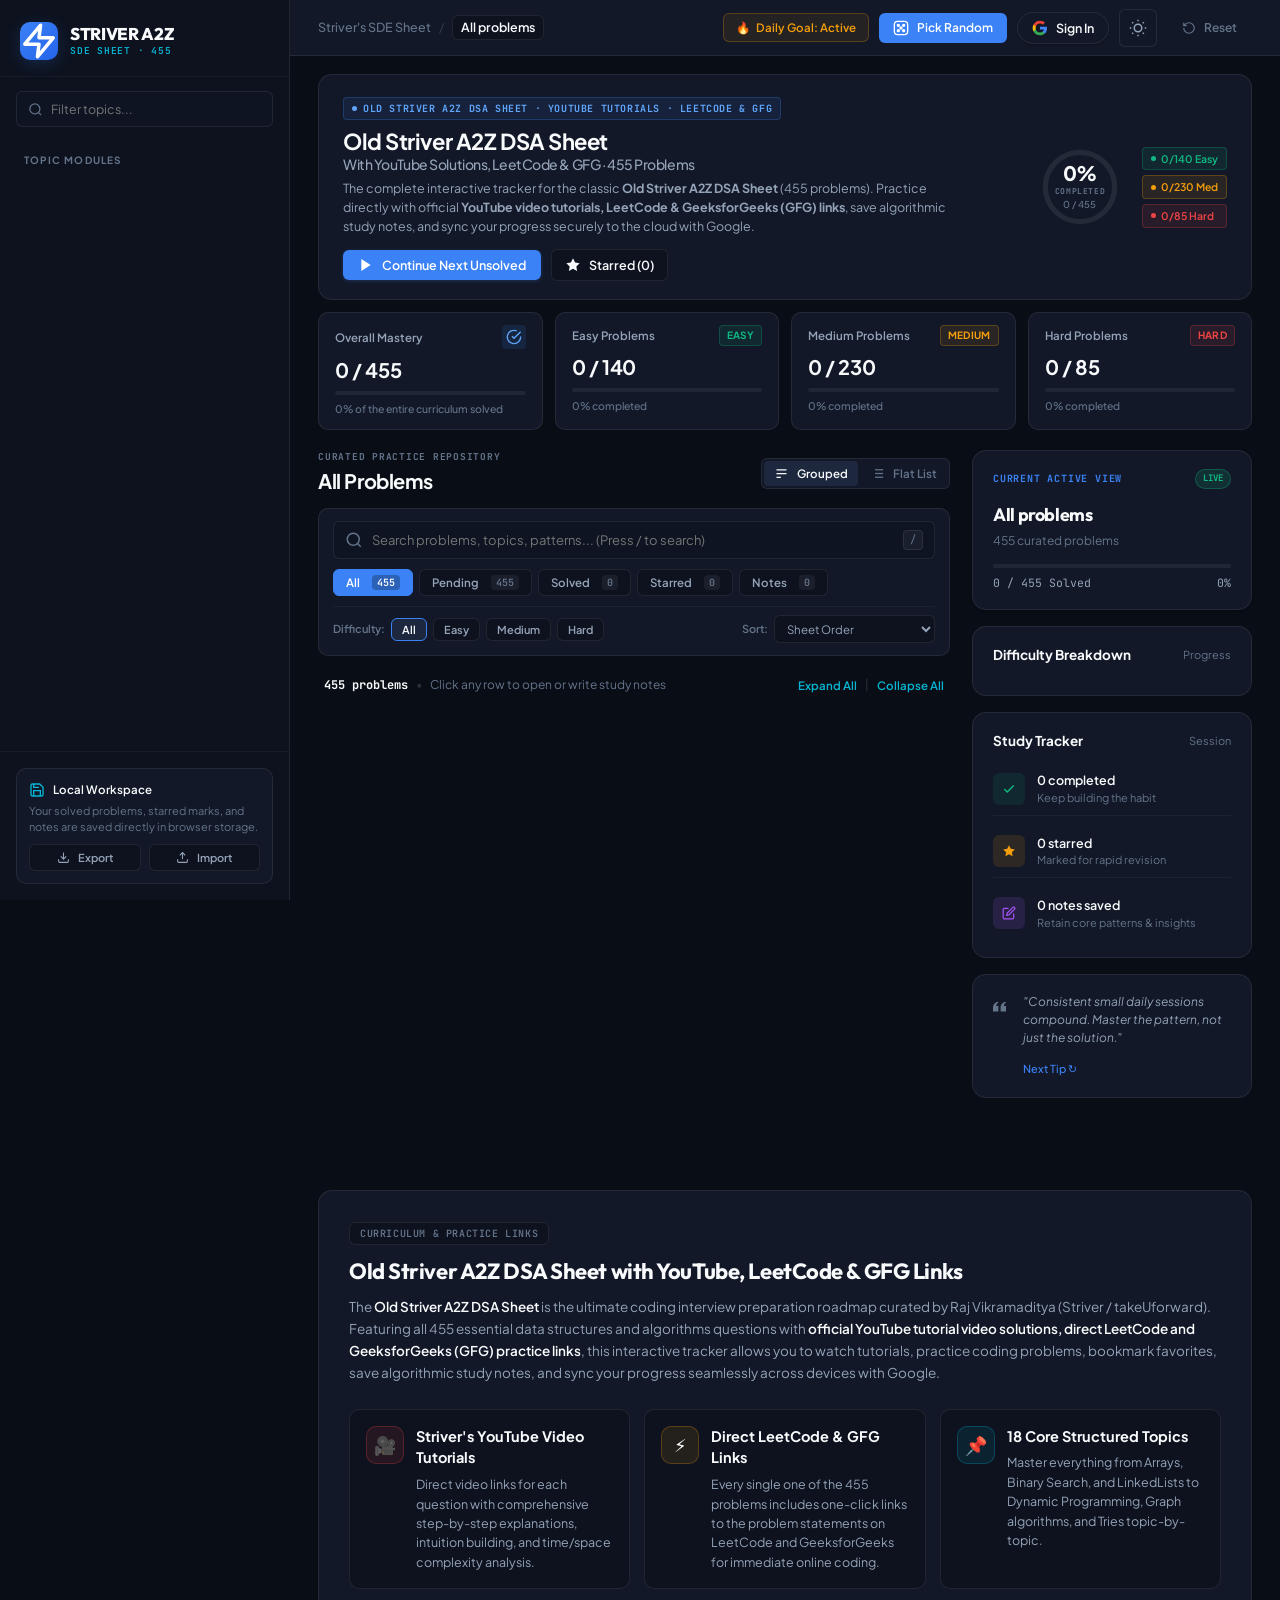
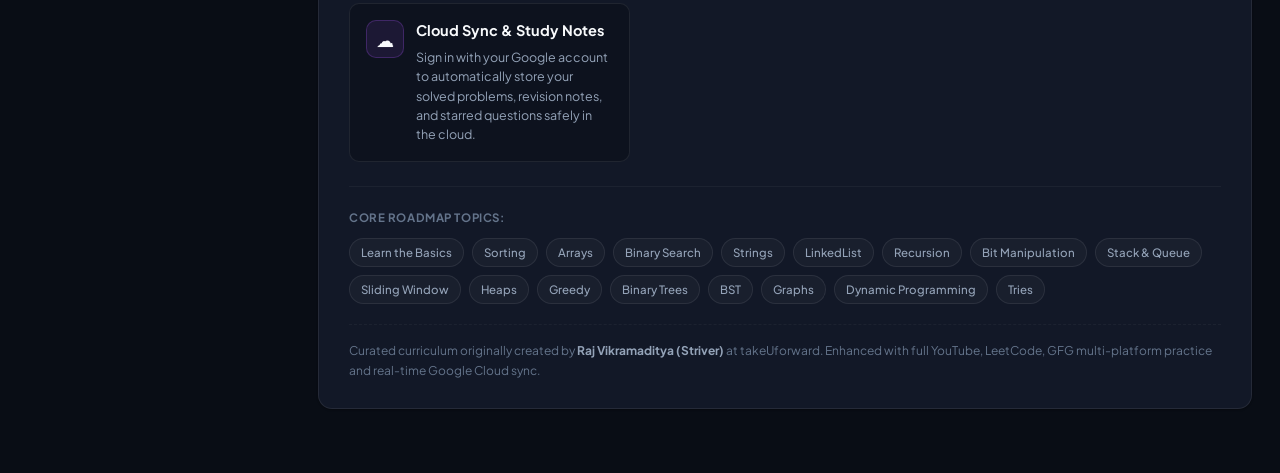
==== commit ba9a5ba6: "Refactor UI into minimal, clean, professional developer aesthetic" ====
--- a/index.html
+++ b/index.html
@@ -115,10 +115,6 @@
 </head>
 
 <body>
-  <!-- Background Ambient Aura -->
-  <div class="ambient-glow glow-1" aria-hidden="true"></div>
-  <div class="ambient-glow glow-2" aria-hidden="true"></div>
-  <div class="ambient-glow glow-3" aria-hidden="true"></div>
   <canvas id="confettiCanvas" class="confetti-canvas" aria-hidden="true"></canvas>
 
   <div class="app-shell">
@@ -499,13 +495,13 @@
             <div class="status-filter-pills" role="tablist">
               <button class="status-pill active" data-view="all">All <span class="pill-count"
                   id="countAll">455</span></button>
-              <button class="status-pill" data-view="pending">⏳ Pending <span class="pill-count"
+              <button class="status-pill" data-view="pending">Pending <span class="pill-count"
                   id="countPending">455</span></button>
-              <button class="status-pill" data-view="done">✅ Solved <span class="pill-count"
+              <button class="status-pill" data-view="done">Solved <span class="pill-count"
                   id="countDone">0</span></button>
-              <button class="status-pill" data-view="starred">⭐ Starred <span class="pill-count"
+              <button class="status-pill" data-view="starred">Starred <span class="pill-count"
                   id="countStarred">0</span></button>
-              <button class="status-pill" data-view="notes">📝 Notes <span class="pill-count"
+              <button class="status-pill" data-view="notes">Notes <span class="pill-count"
                   id="countNotes">0</span></button>
             </div>
 
@@ -641,10 +637,13 @@
 
           <!-- Pro Tip / Mindset Card -->
           <div class="rail-card quote-card">
-            <div class="quote-icon">💡</div>
+            <div class="quote-icon">
+              <svg viewBox="0 0 24 24" width="13" height="13" fill="currentColor">
+                <path d="M14.017 21v-7.391c0-5.704 3.731-9.57 8.983-10.609l.995 2.151c-2.432.917-3.995 3.638-3.995 5.849h4v10h-9.983zm-14.017 0v-7.391c0-5.704 3.748-9.57 9-10.609l.996 2.151c-2.433.917-3.996 3.638-3.996 5.849h3.983v10h-9.983z"/>
+              </svg>
+            </div>
             <div class="quote-body">
-              <p id="motivationalQuote">"Consistent small daily sessions compound. Master the pattern, not just the
-                solution."</p>
+              <p id="motivationalQuote">"Consistent small daily sessions compound. Master the pattern, not just the solution."</p>
               <button class="new-quote-btn" id="newQuoteBtn" title="Get another tip">Next Tip ↻</button>
             </div>
           </div>
--- a/styles.css
+++ b/styles.css
@@ -1,75 +1,74 @@
 /* ==========================================================================
-   OLD STRIVER A2Z DSA SHEET · ULTRA-MODERN STYLESHEET
+   OLD STRIVER A2Z DSA SHEET · MINIMAL PROFESSIONAL STYLESHEET
    ========================================================================== */
 
 :root {
-  /* Dark Theme Palette (Obsidian / Neon Cyber Minimal) */
-  --bg: #080b11;
-  --bg-secondary: #0d131f;
-  --bg-card: rgba(15, 23, 42, 0.72);
-  --bg-card-hover: rgba(23, 34, 59, 0.82);
-  --bg-card-active: rgba(30, 41, 59, 0.9);
-  --bg-input: rgba(13, 20, 36, 0.85);
+  /* Minimal Obsidian & Slate Palette */
+  --bg: #090d15;
+  --bg-secondary: #0d121e;
+  --bg-card: #121827;
+  --bg-card-hover: #172033;
+  --bg-card-active: #1d283f;
+  --bg-input: #0e1422;
 
   --border: rgba(255, 255, 255, 0.08);
-  --border-focus: rgba(99, 102, 241, 0.55);
-  --border-subtle: rgba(255, 255, 255, 0.04);
-  --border-hover: rgba(255, 255, 255, 0.16);
-
-  --text-main: #f1f5f9;
+  --border-focus: #3b82f6;
+  --border-subtle: rgba(255, 255, 255, 0.045);
+  --border-hover: rgba(255, 255, 255, 0.15);
+
+  --text-main: #f8fafc;
   --text-secondary: #94a3b8;
   --text-muted: #64748b;
-  --text-inverse: #090d16;
+  --text-inverse: #090d15;
 
   /* Accent & Difficulty Tokens */
-  --primary: #6366f1;
-  --primary-gradient: linear-gradient(135deg, #6366f1 0%, #06b6d4 100%);
-  --primary-glow: rgba(99, 102, 241, 0.25);
+  --primary: #3b82f6;
+  --primary-gradient: linear-gradient(135deg, #3b82f6 0%, #2563eb 100%);
+  --primary-glow: rgba(59, 130, 246, 0.2);
 
   --easy: #10b981;
-  --easy-bg: rgba(16, 185, 129, 0.12);
-  --easy-border: rgba(16, 185, 129, 0.3);
-  --easy-glow: rgba(16, 185, 129, 0.25);
+  --easy-bg: rgba(16, 185, 129, 0.1);
+  --easy-border: rgba(16, 185, 129, 0.25);
+  --easy-glow: rgba(16, 185, 129, 0.2);
 
   --medium: #f59e0b;
-  --medium-bg: rgba(245, 158, 11, 0.12);
-  --medium-border: rgba(245, 158, 11, 0.3);
-  --medium-glow: rgba(245, 158, 11, 0.25);
-
-  --hard: #f43f5e;
-  --hard-bg: rgba(244, 63, 94, 0.12);
-  --hard-border: rgba(244, 63, 94, 0.3);
-  --hard-glow: rgba(244, 63, 94, 0.25);
-
-  --gold: #fbbf24;
-  --gold-bg: rgba(251, 191, 36, 0.15);
+  --medium-bg: rgba(245, 158, 11, 0.1);
+  --medium-border: rgba(245, 158, 11, 0.25);
+  --medium-glow: rgba(245, 158, 11, 0.2);
+
+  --hard: #ef4444;
+  --hard-bg: rgba(239, 68, 68, 0.1);
+  --hard-border: rgba(239, 68, 68, 0.25);
+  --hard-glow: rgba(239, 68, 68, 0.2);
+
+  --gold: #f59e0b;
+  --gold-bg: rgba(245, 158, 11, 0.12);
 
   --cyan: #06b6d4;
   --purple: #a855f7;
 
-  /* Effects */
-  --glass-blur: blur(20px);
-  --shadow-sm: 0 4px 12px rgba(0, 0, 0, 0.25);
-  --shadow-md: 0 10px 30px rgba(0, 0, 0, 0.35);
-  --shadow-lg: 0 20px 50px rgba(0, 0, 0, 0.5);
-  --shadow-glow: 0 0 35px rgba(99, 102, 241, 0.18);
-  --radius-sm: 8px;
-  --radius-md: 12px;
-  --radius-lg: 18px;
-  --radius-xl: 24px;
+  /* Refined Geometry & Elevation */
+  --glass-blur: blur(12px);
+  --shadow-sm: 0 1px 2px rgba(0, 0, 0, 0.3);
+  --shadow-md: 0 4px 12px rgba(0, 0, 0, 0.35);
+  --shadow-lg: 0 12px 32px rgba(0, 0, 0, 0.45);
+  --radius-sm: 6px;
+  --radius-md: 10px;
+  --radius-lg: 14px;
+  --radius-xl: 18px;
 }
 
 [data-theme="light"] {
-  /* Light Theme (Crisp Editorial Studio) */
+  /* Light Theme (Crisp Minimalist Studio) */
   --bg: #f8fafc;
   --bg-secondary: #f1f5f9;
-  --bg-card: rgba(255, 255, 255, 0.9);
-  --bg-card-hover: #ffffff;
+  --bg-card: #ffffff;
+  --bg-card-hover: #f8fafc;
   --bg-card-active: #e2e8f0;
   --bg-input: #ffffff;
 
   --border: rgba(148, 163, 184, 0.25);
-  --border-focus: rgba(99, 102, 241, 0.6);
+  --border-focus: #2563eb;
   --border-subtle: rgba(148, 163, 184, 0.12);
   --border-hover: rgba(148, 163, 184, 0.4);
 
@@ -78,29 +77,28 @@
   --text-muted: #64748b;
   --text-inverse: #f8fafc;
 
-  --primary: #4f46e5;
-  --primary-gradient: linear-gradient(135deg, #4f46e5 0%, #0891b2 100%);
-  --primary-glow: rgba(79, 70, 229, 0.2);
+  --primary: #2563eb;
+  --primary-gradient: linear-gradient(135deg, #2563eb 0%, #1d4ed8 100%);
+  --primary-glow: rgba(37, 99, 235, 0.15);
 
   --easy: #059669;
-  --easy-bg: rgba(16, 185, 129, 0.1);
-  --easy-border: rgba(16, 185, 129, 0.35);
+  --easy-bg: rgba(16, 185, 129, 0.08);
+  --easy-border: rgba(16, 185, 129, 0.25);
 
   --medium: #d97706;
-  --medium-bg: rgba(245, 158, 11, 0.1);
-  --medium-border: rgba(245, 158, 11, 0.35);
-
-  --hard: #e11d48;
-  --hard-bg: rgba(244, 63, 94, 0.1);
-  --hard-border: rgba(244, 63, 94, 0.35);
+  --medium-bg: rgba(245, 158, 11, 0.08);
+  --medium-border: rgba(245, 158, 11, 0.25);
+
+  --hard: #dc2626;
+  --hard-bg: rgba(239, 68, 68, 0.08);
+  --hard-border: rgba(239, 68, 68, 0.25);
 
   --gold: #d97706;
-  --gold-bg: rgba(251, 191, 36, 0.15);
-
-  --shadow-sm: 0 4px 12px rgba(15, 23, 42, 0.05);
-  --shadow-md: 0 10px 30px rgba(15, 23, 42, 0.08);
-  --shadow-lg: 0 20px 50px rgba(15, 23, 42, 0.12);
-  --shadow-glow: 0 0 35px rgba(79, 70, 229, 0.12);
+  --gold-bg: rgba(245, 158, 11, 0.12);
+
+  --shadow-sm: 0 1px 3px rgba(15, 23, 42, 0.06);
+  --shadow-md: 0 4px 12px rgba(15, 23, 42, 0.08);
+  --shadow-lg: 0 12px 30px rgba(15, 23, 42, 0.1);
 }
 
 /* ==========================================================================
@@ -121,17 +119,9 @@
   line-height: 1.5;
   overflow-x: hidden;
   position: relative;
-  transition: background-color 0.3s ease, color 0.3s ease;
-  background-image: 
-    radial-gradient(rgba(255, 255, 255, 0.035) 1px, transparent 1px),
-    radial-gradient(rgba(99, 102, 241, 0.02) 1px, transparent 1px);
-  background-size: 28px 28px, 56px 56px;
-}
-
-[data-theme="light"] body {
-  background-image: 
-    radial-gradient(rgba(15, 23, 42, 0.04) 1px, transparent 1px);
-  background-size: 28px 28px;
+  transition: background-color 0.25s ease, color 0.25s ease;
+  -webkit-font-smoothing: antialiased;
+  -moz-osx-font-smoothing: grayscale;
 }
 
 button, input, select, textarea {
@@ -147,7 +137,7 @@
   align-items: center;
   justify-content: center;
   gap: 8px;
-  transition: all 0.2s cubic-bezier(0.16, 1, 0.3, 1);
+  transition: all 0.18s cubic-bezier(0.16, 1, 0.3, 1);
 }
 
 button:focus-visible, input:focus-visible, select:focus-visible, textarea:focus-visible {
@@ -164,7 +154,7 @@
   text-decoration: none;
 }
 
-/* Custom Translucent Scrollbars */
+/* Custom Minimal Scrollbars */
 ::-webkit-scrollbar {
   width: 6px;
   height: 6px;
@@ -180,50 +170,9 @@
   background: var(--text-muted);
 }
 
-/* ==========================================================================
-   AMBIENT GLOWS & CONFETTI
-   ========================================================================== */
-
+/* Ambient glow suppressed for clean minimal look */
 .ambient-glow {
-  position: fixed;
-  border-radius: 50%;
-  pointer-events: none;
-  z-index: 0;
-  filter: blur(120px);
-  opacity: 0.45;
-  animation: pulseGlow 14s ease-in-out infinite alternate;
-}
-
-.glow-1 {
-  width: 550px;
-  height: 550px;
-  top: -150px;
-  left: -100px;
-  background: radial-gradient(circle, rgba(99, 102, 241, 0.3) 0%, transparent 70%);
-}
-
-.glow-2 {
-  width: 650px;
-  height: 650px;
-  top: 15%;
-  right: -200px;
-  background: radial-gradient(circle, rgba(6, 182, 212, 0.22) 0%, transparent 70%);
-  animation-delay: -5s;
-}
-
-.glow-3 {
-  width: 450px;
-  height: 450px;
-  bottom: 5%;
-  left: 20%;
-  background: radial-gradient(circle, rgba(16, 185, 129, 0.15) 0%, transparent 70%);
-  animation-delay: -8s;
-}
-
-@keyframes pulseGlow {
-  0% { transform: scale(1) translate(0, 0); opacity: 0.35; }
-  50% { transform: scale(1.12) translate(30px, 20px); opacity: 0.55; }
-  100% { transform: scale(0.95) translate(-20px, 30px); opacity: 0.35; }
+  display: none !important;
 }
 
 .confetti-canvas {
@@ -535,23 +484,23 @@
    ========================================================================== */
 
 .topbar {
-  height: 70px;
-  background: rgba(8, 11, 17, 0.75);
+  height: 56px;
+  background: var(--bg-card);
   backdrop-filter: var(--glass-blur);
   border-bottom: 1px solid var(--border);
   position: sticky;
   top: 0;
   z-index: 30;
-  padding: 0 36px;
+  padding: 0 28px;
   display: flex;
   align-items: center;
   justify-content: space-between;
-  gap: 20px;
+  gap: 16px;
   transition: background-color 0.3s ease;
 }
 
 [data-theme="light"] .topbar {
-  background: rgba(248, 250, 252, 0.85);
+  background: var(--bg-card);
 }
 
 .topbar-left {
@@ -563,8 +512,8 @@
 .breadcrumbs {
   display: flex;
   align-items: center;
-  gap: 10px;
-  font-size: 13px;
+  gap: 8px;
+  font-size: 12.5px;
   color: var(--text-muted);
 }
 
@@ -579,28 +528,28 @@
 .crumb-current {
   font-weight: 600;
   color: var(--text-main);
-  background: rgba(255, 255, 255, 0.05);
-  padding: 3px 10px;
-  border-radius: 99px;
-  border: 1px solid var(--border-subtle);
+  background: var(--bg-secondary);
+  padding: 2px 8px;
+  border-radius: var(--radius-sm);
+  border: 1px solid var(--border);
 }
 
 .topbar-right {
   display: flex;
   align-items: center;
-  gap: 12px;
+  gap: 10px;
 }
 
 .header-pill {
   display: flex;
   align-items: center;
   gap: 6px;
-  padding: 6px 14px;
-  border-radius: 99px;
-  font-size: 12px;
+  padding: 5px 12px;
+  border-radius: var(--radius-sm);
+  font-size: 11.5px;
   font-weight: 600;
   border: 1px solid var(--border);
-  background: var(--bg-card);
+  background: var(--bg-secondary);
 }
 
 .streak-pill {
@@ -610,28 +559,22 @@
 }
 
 .pill-icon {
-  animation: flicker 1.8s ease-in-out infinite alternate;
-}
-
-@keyframes flicker {
-  0% { transform: scale(1); filter: drop-shadow(0 0 2px rgba(245, 158, 11, 0.4)); }
-  100% { transform: scale(1.15) rotate(4deg); filter: drop-shadow(0 0 8px rgba(245, 158, 11, 0.8)); }
+  display: inline-flex;
 }
 
 .cta-pill-button {
-  padding: 8px 16px;
-  border-radius: 99px;
-  background: var(--primary-gradient);
+  padding: 6px 13px;
+  border-radius: var(--radius-sm);
+  background: var(--primary);
   color: #fff;
-  font-size: 12.5px;
-  font-weight: 700;
-  box-shadow: 0 4px 18px var(--primary-glow);
+  font-size: 12px;
+  font-weight: 600;
+  border: 1px solid transparent;
+  transition: all 0.15s ease;
 }
 
 .cta-pill-button:hover {
-  transform: translateY(-1px);
-  filter: brightness(1.1);
-  box-shadow: 0 6px 24px var(--primary-glow);
+  background: var(--primary-hover);
 }
 
 .icon-button {
@@ -854,43 +797,29 @@
 }
 
 /* ==========================================================================
-   HERO COMMAND CENTER
+   HERO COMMAND CENTER (MINIMAL & STREAMLINED)
    ========================================================================== */
 
 .hero-section {
-  margin: 28px 36px 0;
-  padding: 38px 44px;
-  border-radius: var(--radius-xl);
-  border: 1px solid var(--border);
-  background: linear-gradient(135deg, rgba(16, 24, 40, 0.85) 0%, rgba(13, 19, 32, 0.95) 100%);
-  backdrop-filter: var(--glass-blur);
-  box-shadow: var(--shadow-lg), var(--shadow-glow);
+  margin: 18px 28px 0;
+  padding: 18px 24px;
+  border-radius: var(--radius-lg);
+  border: 1px solid var(--border);
+  background: var(--bg-card);
   display: flex;
   align-items: center;
   justify-content: space-between;
-  gap: 40px;
+  gap: 28px;
   position: relative;
-  overflow: hidden;
 }
 
 [data-theme="light"] .hero-section {
-  background: linear-gradient(135deg, #ffffff 0%, #f1f5f9 100%);
-  border-color: rgba(148, 163, 184, 0.3);
-}
-
-.hero-section::before {
-  content: '';
-  position: absolute;
-  top: 0;
-  right: 0;
-  width: 450px;
-  height: 100%;
-  background: radial-gradient(circle at 80% 20%, rgba(99, 102, 241, 0.15), transparent 70%);
-  pointer-events: none;
+  background: var(--bg-card);
+  border-color: var(--border);
 }
 
 .hero-content {
-  max-width: 580px;
+  max-width: 620px;
   position: relative;
   z-index: 1;
 }
@@ -898,108 +827,98 @@
 .hero-eyebrow {
   display: inline-flex;
   align-items: center;
-  gap: 8px;
-  padding: 5px 12px;
-  border-radius: 99px;
-  background: rgba(99, 102, 241, 0.12);
-  border: 1px solid rgba(99, 102, 241, 0.25);
-  color: var(--cyan);
+  gap: 6px;
+  padding: 3px 8px;
+  border-radius: 4px;
+  background: rgba(59, 130, 246, 0.1);
+  border: 1px solid rgba(59, 130, 246, 0.25);
+  color: #60a5fa;
   font-family: 'JetBrains Mono', monospace;
-  font-size: 11px;
+  font-size: 10px;
   font-weight: 700;
-  letter-spacing: 0.08em;
-  margin-bottom: 16px;
+  letter-spacing: 0.06em;
+  margin-bottom: 8px;
 }
 
 .eyebrow-dot {
-  width: 7px;
-  height: 7px;
+  width: 5px;
+  height: 5px;
   border-radius: 50%;
-  background: var(--cyan);
-  box-shadow: 0 0 10px var(--cyan);
-  animation: pulseDot 2s infinite;
-}
-
-@keyframes pulseDot {
-  0%, 100% { opacity: 1; transform: scale(1); }
-  50% { opacity: 0.4; transform: scale(0.8); }
+  background: #60a5fa;
 }
 
 .hero-title {
-  font-family: 'Outfit', sans-serif;
-  font-size: clamp(34px, 4vw, 50px);
-  font-weight: 800;
-  line-height: 1.08;
-  letter-spacing: -0.03em;
-  color: var(--text-main);
+  font-size: 22px;
+  font-weight: 700;
+  line-height: 1.25;
+  letter-spacing: -0.02em;
+  color: var(--text-main);
+  margin-bottom: 6px;
+}
+
+.gradient-text {
+  color: var(--text-secondary);
+  font-size: 14px;
+  font-weight: 500;
+  display: block;
+}
+
+.hero-description {
+  font-size: 12.5px;
+  color: var(--text-secondary);
+  line-height: 1.5;
   margin-bottom: 14px;
 }
 
-.gradient-text {
-  background: linear-gradient(135deg, #06b6d4 0%, #818cf8 50%, #10b981 100%);
-  -webkit-background-clip: text;
-  -webkit-text-fill-color: transparent;
-}
-
-.hero-description {
-  font-size: 14.5px;
-  color: var(--text-secondary);
-  line-height: 1.6;
-  margin-bottom: 24px;
-}
-
 .hero-action-row {
   display: flex;
   align-items: center;
-  gap: 14px;
+  gap: 10px;
   flex-wrap: wrap;
 }
 
 .primary-hero-btn {
-  padding: 11px 22px;
-  border-radius: var(--radius-md);
-  background: var(--primary-gradient);
+  padding: 7px 15px;
+  border-radius: var(--radius-sm);
+  background: var(--primary);
   color: #fff;
-  font-size: 13.5px;
-  font-weight: 700;
-  box-shadow: 0 6px 20px var(--primary-glow);
+  font-size: 12.5px;
+  font-weight: 600;
+  box-shadow: 0 1px 4px rgba(59, 130, 246, 0.25);
 }
 
 .primary-hero-btn:hover {
-  transform: translateY(-2px);
-  filter: brightness(1.1);
-  box-shadow: 0 10px 28px var(--primary-glow);
+  background: #2563eb;
+  transform: translateY(-1px);
 }
 
 .secondary-hero-btn {
-  padding: 11px 20px;
-  border-radius: var(--radius-md);
-  background: var(--bg-card);
-  border: 1px solid var(--border);
-  color: var(--gold);
-  font-size: 13.5px;
+  padding: 7px 13px;
+  border-radius: var(--radius-sm);
+  background: var(--bg-secondary);
+  border: 1px solid var(--border);
+  color: var(--text-main);
+  font-size: 12.5px;
   font-weight: 600;
 }
 
 .secondary-hero-btn:hover {
   background: var(--bg-card-hover);
-  border-color: rgba(251, 191, 36, 0.4);
-  transform: translateY(-1px);
-}
-
-/* Circular Radial Progress Gauge */
+  border-color: var(--border-hover);
+}
+
+/* Compact Progress Gauge */
 .hero-gauge-wrapper {
   display: flex;
-  flex-direction: column;
-  align-items: center;
-  gap: 16px;
-  position: relative;
-  z-index: 1;
+  flex-direction: row;
+  align-items: center;
+  gap: 20px;
+  flex-shrink: 0;
 }
 
 .radial-gauge-container {
-  width: 170px;
-  height: 170px;
+  width: 84px;
+  height: 84px;
   position: relative;
   display: grid;
   place-items: center;
@@ -1013,8 +932,8 @@
 
 .gauge-bg-circle {
   fill: none;
-  stroke: rgba(255, 255, 255, 0.07);
-  stroke-width: 11;
+  stroke: rgba(255, 255, 255, 0.08);
+  stroke-width: 10;
 }
 
 [data-theme="light"] .gauge-bg-circle {
@@ -1023,13 +942,12 @@
 
 .gauge-progress-circle {
   fill: none;
-  stroke: url(#gaugeGradient);
-  stroke-width: 11;
+  stroke: #10b981;
+  stroke-width: 10;
   stroke-linecap: round;
   stroke-dasharray: 414.7;
   stroke-dashoffset: 414.7;
-  transition: stroke-dashoffset 0.8s cubic-bezier(0.16, 1, 0.3, 1);
-  filter: drop-shadow(0 0 12px rgba(6, 182, 212, 0.5));
+  transition: stroke-dashoffset 0.6s cubic-bezier(0.16, 1, 0.3, 1);
 }
 
 .gauge-center-content {
@@ -1042,49 +960,48 @@
 }
 
 .gauge-percentage {
-  font-family: 'Outfit', sans-serif;
-  font-size: 38px;
+  font-size: 20px;
   font-weight: 800;
   line-height: 1;
   color: var(--text-main);
-  letter-spacing: -0.04em;
+  letter-spacing: -0.03em;
 }
 
 .gauge-label {
   font-family: 'JetBrains Mono', monospace;
+  font-size: 8px;
+  font-weight: 700;
+  letter-spacing: 0.08em;
+  color: var(--text-muted);
+  margin-top: 2px;
+}
+
+.gauge-sublabel {
   font-size: 9.5px;
-  font-weight: 700;
-  letter-spacing: 0.12em;
-  color: var(--cyan);
-  margin-top: 3px;
-}
-
-.gauge-sublabel {
-  font-size: 11px;
   color: var(--text-muted);
   font-weight: 500;
-  margin-top: 2px;
 }
 
 .hero-mini-badges {
   display: flex;
-  gap: 8px;
+  flex-direction: column;
+  gap: 5px;
 }
 
 .mini-badge {
   display: inline-flex;
   align-items: center;
   gap: 5px;
-  padding: 4px 10px;
-  border-radius: 99px;
-  font-size: 11px;
+  padding: 3px 8px;
+  border-radius: 4px;
+  font-size: 10.5px;
   font-weight: 600;
   border: 1px solid transparent;
 }
 
 .badge-dot {
-  width: 6px;
-  height: 6px;
+  width: 5px;
+  height: 5px;
   border-radius: 50%;
 }
 
@@ -1093,82 +1010,79 @@
   color: var(--easy);
   border-color: var(--easy-border);
 }
-.easy-badge .badge-dot { background: var(--easy); box-shadow: 0 0 6px var(--easy); }
+.easy-badge .badge-dot { background: var(--easy); }
 
 .medium-badge {
   background: var(--medium-bg);
   color: var(--medium);
   border-color: var(--medium-border);
 }
-.medium-badge .badge-dot { background: var(--medium); box-shadow: 0 0 6px var(--medium); }
+.medium-badge .badge-dot { background: var(--medium); }
 
 .hard-badge {
   background: var(--hard-bg);
   color: var(--hard);
   border-color: var(--hard-border);
 }
-.hard-badge .badge-dot { background: var(--hard); box-shadow: 0 0 6px var(--hard); }
+.hard-badge .badge-dot { background: var(--hard); }
 
 /* ==========================================================================
-   STATS GRID CARDS
+   STATS GRID CARDS (COMPACT TILES)
    ========================================================================== */
 
 .stats-grid {
-  margin: 22px 36px 0;
+  margin: 12px 28px 0;
   display: grid;
   grid-template-columns: repeat(4, 1fr);
-  gap: 16px;
+  gap: 12px;
 }
 
 .stat-card {
   background: var(--bg-card);
   border: 1px solid var(--border);
-  border-radius: var(--radius-lg);
-  padding: 20px 22px;
-  backdrop-filter: var(--glass-blur);
-  transition: all 0.25s ease;
+  border-radius: var(--radius-md);
+  padding: 12px 16px;
+  transition: all 0.2s ease;
   position: relative;
-  overflow: hidden;
 }
 
 .stat-card:hover {
-  transform: translateY(-2px);
   border-color: var(--border-hover);
-  box-shadow: var(--shadow-md);
+  background: var(--bg-card-hover);
 }
 
 .stat-card-top {
   display: flex;
   align-items: center;
   justify-content: space-between;
-  margin-bottom: 12px;
+  margin-bottom: 6px;
 }
 
 .stat-card-title {
-  font-size: 12.5px;
+  font-size: 11.5px;
   font-weight: 600;
   color: var(--text-secondary);
 }
 
 .stat-icon-wrap {
-  width: 30px;
-  height: 30px;
-  border-radius: var(--radius-sm);
+  width: 24px;
+  height: 24px;
+  border-radius: 4px;
   display: grid;
   place-items: center;
 }
 
 .primary-icon {
-  background: rgba(99, 102, 241, 0.15);
-  color: var(--cyan);
+  background: rgba(59, 130, 246, 0.12);
+  color: #60a5fa;
 }
 
 .difficulty-pill {
-  padding: 3px 9px;
-  border-radius: 99px;
-  font-size: 10.5px;
+  padding: 2px 7px;
+  border-radius: 4px;
+  font-size: 10px;
   font-weight: 700;
-  letter-spacing: 0.04em;
+  letter-spacing: 0.03em;
   text-transform: uppercase;
 }
 
@@ -1191,40 +1105,39 @@
 }
 
 .stat-main-number {
-  font-family: 'Outfit', sans-serif;
-  font-size: 28px;
+  font-size: 20px;
   font-weight: 700;
-  letter-spacing: -0.03em;
-  color: var(--text-main);
-  margin-bottom: 10px;
+  letter-spacing: -0.02em;
+  color: var(--text-main);
+  margin-bottom: 6px;
 }
 
 .progress-bar-track {
   width: 100%;
-  height: 6px;
+  height: 4px;
   border-radius: 99px;
-  background: rgba(255, 255, 255, 0.08);
+  background: rgba(255, 255, 255, 0.06);
   overflow: hidden;
-  margin-bottom: 8px;
+  margin-bottom: 6px;
 }
 
 [data-theme="light"] .progress-bar-track {
-  background: rgba(0, 0, 0, 0.08);
+  background: rgba(0, 0, 0, 0.06);
 }
 
 .progress-bar-fill {
   height: 100%;
   border-radius: 99px;
-  background: var(--primary-gradient);
+  background: var(--primary);
   transition: width 0.4s cubic-bezier(0.16, 1, 0.3, 1);
 }
 
-.easy-fill { background: var(--easy); box-shadow: 0 0 10px var(--easy); }
-.medium-fill { background: var(--medium); box-shadow: 0 0 10px var(--medium); }
-.hard-fill { background: var(--hard); box-shadow: 0 0 10px var(--hard); }
+.easy-fill { background: var(--easy); }
+.medium-fill { background: var(--medium); }
+.hard-fill { background: var(--hard); }
 
 .stat-footer-text {
-  font-size: 11.5px;
+  font-size: 10.5px;
   color: var(--text-muted);
   font-weight: 500;
 }
@@ -1234,10 +1147,10 @@
    ========================================================================== */
 
 .workspace {
-  margin: 32px 36px 60px;
+  margin: 20px 28px 48px;
   display: grid;
-  grid-template-columns: minmax(0, 1fr) 300px;
-  gap: 28px;
+  grid-template-columns: minmax(0, 1fr) 280px;
+  gap: 22px;
   align-items: start;
 }
 
@@ -1248,27 +1161,26 @@
 /* Section Head & Layout Switch */
 .section-head {
   display: flex;
-  align-items: flex-end;
+  align-items: center;
   justify-content: space-between;
-  margin-bottom: 20px;
+  margin-bottom: 12px;
   gap: 16px;
 }
 
 .section-eyebrow {
   display: block;
   font-family: 'JetBrains Mono', monospace;
-  font-size: 10.5px;
+  font-size: 9.5px;
   font-weight: 700;
-  letter-spacing: 0.1em;
-  color: var(--cyan);
-  margin-bottom: 4px;
+  letter-spacing: 0.08em;
+  color: var(--text-muted);
+  margin-bottom: 2px;
 }
 
 .section-titles h2 {
-  font-family: 'Outfit', sans-serif;
-  font-size: 28px;
+  font-size: 20px;
   font-weight: 700;
-  letter-spacing: -0.03em;
+  letter-spacing: -0.02em;
   color: var(--text-main);
 }
 
@@ -1276,16 +1188,16 @@
   display: flex;
   background: var(--bg-card);
   border: 1px solid var(--border);
-  padding: 3px;
-  border-radius: var(--radius-md);
-  gap: 3px;
+  padding: 2px;
+  border-radius: var(--radius-sm);
+  gap: 2px;
 }
 
 .layout-btn {
-  padding: 6px 12px;
-  border-radius: var(--radius-sm);
-  color: var(--text-muted);
-  font-size: 12px;
+  padding: 5px 10px;
+  border-radius: 4px;
+  color: var(--text-muted);
+  font-size: 11.5px;
   font-weight: 600;
 }
 
@@ -1296,23 +1208,21 @@
 .layout-btn.active {
   background: var(--bg-card-active);
   color: var(--text-main);
-  box-shadow: 0 2px 8px rgba(0, 0, 0, 0.2);
 }
 
 /* ==========================================================================
-   TOOLBAR & FILTERS
+   TOOLBAR & FILTERS (STREAMLINED & UNIFIED)
    ========================================================================== */
 
 .toolbar-container {
   background: var(--bg-card);
   border: 1px solid var(--border);
-  border-radius: var(--radius-lg);
-  padding: 16px;
+  border-radius: var(--radius-md);
+  padding: 12px 14px;
   display: flex;
   flex-direction: column;
-  gap: 14px;
-  margin-bottom: 18px;
-  backdrop-filter: var(--glass-blur);
+  gap: 10px;
+  margin-bottom: 12px;
 }
 
 .search-box {
@@ -1323,36 +1233,35 @@
 
 .search-icon {
   position: absolute;
-  left: 14px;
+  left: 12px;
   color: var(--text-muted);
   pointer-events: none;
 }
 
 .search-box input {
   width: 100%;
-  height: 46px;
+  height: 38px;
   background: var(--bg-input);
   border: 1px solid var(--border);
-  border-radius: var(--radius-md);
-  padding: 0 76px 0 44px;
-  font-size: 13.5px;
-  color: var(--text-main);
-  transition: all 0.2s ease;
+  border-radius: var(--radius-sm);
+  padding: 0 70px 0 38px;
+  font-size: 13px;
+  color: var(--text-main);
+  transition: all 0.18s ease;
 }
 
 .search-box input:focus {
   border-color: var(--border-focus);
-  background: var(--bg-card);
-  box-shadow: 0 0 0 3px var(--primary-glow);
+  outline: none;
 }
 
 .clear-search-btn {
   position: absolute;
-  right: 44px;
-  font-size: 18px;
-  color: var(--text-muted);
-  width: 24px;
-  height: 24px;
+  right: 38px;
+  font-size: 16px;
+  color: var(--text-muted);
+  width: 20px;
+  height: 20px;
 }
 
 .clear-search-btn:hover {
@@ -1361,93 +1270,92 @@
 
 .search-kbd-hint {
   position: absolute;
-  right: 14px;
-  font-family: 'JetBrains Mono', monospace;
-  font-size: 11px;
-  padding: 2px 7px;
-  border-radius: 5px;
-  background: rgba(255, 255, 255, 0.06);
-  border: 1px solid var(--border);
-  color: var(--text-muted);
-  pointer-events: none;
-}
-
-/* Status Filter Pills */
-.status-filter-pills {
-  display: flex;
-  align-items: center;
-  gap: 8px;
-  flex-wrap: wrap;
-}
-
-.status-pill {
-  padding: 7px 14px;
-  border-radius: 99px;
-  background: var(--bg-secondary);
-  border: 1px solid var(--border);
-  color: var(--text-secondary);
-  font-size: 12px;
-  font-weight: 600;
-  transition: all 0.2s ease;
-}
-
-.status-pill:hover {
-  background: var(--bg-card-hover);
-  color: var(--text-main);
-  border-color: var(--border-hover);
-}
-
-.status-pill.active {
-  background: var(--primary-gradient);
-  border-color: transparent;
-  color: #fff;
-  box-shadow: 0 4px 14px var(--primary-glow);
-}
-
-.pill-count {
+  right: 12px;
   font-family: 'JetBrains Mono', monospace;
   font-size: 10.5px;
   padding: 1px 6px;
-  border-radius: 99px;
-  background: rgba(0, 0, 0, 0.2);
-  margin-left: 4px;
-}
-
-.status-pill:not(.active) .pill-count {
-  background: rgba(255, 255, 255, 0.08);
-  color: var(--text-muted);
-}
-
-/* Secondary Row */
-.secondary-toolbar {
-  display: flex;
-  align-items: center;
-  justify-content: space-between;
-  gap: 16px;
+  border-radius: 4px;
+  background: rgba(255, 255, 255, 0.05);
+  border: 1px solid var(--border);
+  color: var(--text-muted);
+  pointer-events: none;
+}
+
+/* Status Filter Pills */
+.status-filter-pills {
+  display: flex;
+  align-items: center;
+  gap: 6px;
   flex-wrap: wrap;
-  padding-top: 10px;
-  border-top: 1px solid var(--border-subtle);
-}
-
-.difficulty-chips {
-  display: flex;
-  align-items: center;
-  gap: 8px;
-}
-
-.filter-label {
-  font-size: 11.5px;
-  font-weight: 600;
-  color: var(--text-muted);
-}
-
-.diff-chip {
+}
+
+.status-pill {
   padding: 5px 12px;
   border-radius: var(--radius-sm);
   background: var(--bg-secondary);
   border: 1px solid var(--border);
   color: var(--text-secondary);
   font-size: 11.5px;
+  font-weight: 600;
+  transition: all 0.18s ease;
+}
+
+.status-pill:hover {
+  background: var(--bg-card-hover);
+  color: var(--text-main);
+  border-color: var(--border-hover);
+}
+
+.status-pill.active {
+  background: var(--primary);
+  border-color: var(--primary);
+  color: #fff;
+}
+
+.pill-count {
+  font-family: 'JetBrains Mono', monospace;
+  font-size: 10px;
+  padding: 1px 5px;
+  border-radius: 4px;
+  background: rgba(0, 0, 0, 0.25);
+  margin-left: 4px;
+}
+
+.status-pill:not(.active) .pill-count {
+  background: rgba(255, 255, 255, 0.06);
+  color: var(--text-muted);
+}
+
+/* Secondary Row */
+.secondary-toolbar {
+  display: flex;
+  align-items: center;
+  justify-content: space-between;
+  gap: 12px;
+  flex-wrap: wrap;
+  padding-top: 8px;
+  border-top: 1px solid var(--border-subtle);
+}
+
+.difficulty-chips {
+  display: flex;
+  align-items: center;
+  gap: 6px;
+}
+
+.filter-label {
+  font-size: 11px;
+  font-weight: 600;
+  color: var(--text-muted);
+}
+
+.diff-chip {
+  padding: 4px 10px;
+  border-radius: var(--radius-sm);
+  background: var(--bg-secondary);
+  border: 1px solid var(--border);
+  color: var(--text-secondary);
+  font-size: 11px;
   font-weight: 600;
 }
 
@@ -1483,16 +1391,16 @@
 .sort-wrapper {
   display: flex;
   align-items: center;
-  gap: 8px;
+  gap: 6px;
 }
 
 .sort-wrapper select {
-  height: 32px;
+  height: 28px;
   background: var(--bg-secondary);
   border: 1px solid var(--border);
   border-radius: var(--radius-sm);
-  padding: 0 10px;
-  font-size: 12px;
+  padding: 0 8px;
+  font-size: 11.5px;
   color: var(--text-secondary);
   cursor: pointer;
 }
@@ -1500,6 +1408,7 @@
 .sort-wrapper select:focus {
   border-color: var(--border-focus);
   color: var(--text-main);
+  outline: none;
 }
 
 /* Queue Meta Bar */
@@ -2058,60 +1967,47 @@
 }
 
 .seo-card {
-  background: linear-gradient(180deg, rgba(17, 24, 39, 0.78) 0%, rgba(13, 19, 33, 0.92) 100%);
-  border: 1px solid var(--border);
-  border-radius: 18px;
-  padding: 36px 38px;
+  background: var(--bg-card);
+  border: 1px solid var(--border);
+  border-radius: var(--radius-lg);
+  padding: 28px 30px;
   position: relative;
-  overflow: hidden;
-  box-shadow: 0 20px 40px -15px rgba(0, 0, 0, 0.5), inset 0 1px 0 rgba(255, 255, 255, 0.05);
-  backdrop-filter: blur(16px);
-  -webkit-backdrop-filter: blur(16px);
-}
-
-.seo-card::before {
-  content: '';
-  position: absolute;
-  top: 0;
-  left: 0;
-  right: 0;
-  height: 2px;
-  background: linear-gradient(90deg, transparent 0%, var(--cyan) 25%, var(--purple) 75%, transparent 100%);
+  box-shadow: var(--shadow-sm);
 }
 
 .seo-card-header {
-  margin-bottom: 28px;
+  margin-bottom: 24px;
 }
 
 .seo-badge {
   display: inline-flex;
   align-items: center;
   gap: 6px;
-  padding: 4px 12px;
-  background: rgba(6, 182, 212, 0.1);
-  border: 1px solid rgba(6, 182, 212, 0.25);
-  border-radius: 99px;
-  font-size: 11px;
+  padding: 3px 10px;
+  background: var(--bg-secondary);
+  border: 1px solid var(--border);
+  border-radius: var(--radius-sm);
+  font-family: 'JetBrains Mono', monospace;
+  font-size: 10px;
+  font-weight: 600;
+  letter-spacing: 0.06em;
+  color: var(--text-muted);
+  margin-bottom: 12px;
+}
+
+.seo-title {
+  font-family: 'Outfit', sans-serif;
+  font-size: 22px;
   font-weight: 700;
-  letter-spacing: 0.06em;
-  color: var(--cyan);
-  margin-bottom: 14px;
-}
-
-.seo-title {
-  font-size: 26px;
-  font-weight: 800;
   letter-spacing: -0.02em;
-  background: linear-gradient(135deg, #ffffff 40%, #cbd5e1 100%);
-  -webkit-background-clip: text;
-  -webkit-text-fill-color: transparent;
-  margin: 0 0 14px;
-  line-height: 1.25;
+  color: var(--text-main);
+  margin: 0 0 10px;
+  line-height: 1.3;
 }
 
 .seo-lead {
-  font-size: 14px;
-  line-height: 1.7;
+  font-size: 13.5px;
+  line-height: 1.65;
   color: var(--text-secondary);
   max-width: 980px;
   margin: 0;
@@ -2124,26 +2020,23 @@
 
 .seo-grid {
   display: grid;
-  grid-template-columns: repeat(auto-fit, minmax(240px, 1fr));
-  gap: 16px;
-  margin-bottom: 28px;
+  grid-template-columns: repeat(auto-fit, minmax(230px, 1fr));
+  gap: 14px;
+  margin-bottom: 24px;
 }
 
 .seo-feature {
   display: flex;
-  gap: 14px;
-  padding: 20px;
-  border-radius: 12px;
-  background: rgba(255, 255, 255, 0.025);
-  border: 1px solid var(--border-subtle);
-  transition: all 0.25s cubic-bezier(0.16, 1, 0.3, 1);
+  gap: 12px;
+  padding: 16px;
+  border-radius: var(--radius-md);
+  background: var(--bg-secondary);
+  border: 1px solid var(--border);
+  transition: border-color 0.15s ease;
 }
 
 .seo-feature:hover {
-  background: rgba(255, 255, 255, 0.04);
-  border-color: rgba(6, 182, 212, 0.3);
-  transform: translateY(-2px);
-  box-shadow: 0 10px 24px -8px rgba(0, 0, 0, 0.4);
+  border-color: var(--border-hover);
 }
 
 .feature-icon {
@@ -2264,9 +2157,9 @@
 }
 
 .focus-topic-card {
-  background: linear-gradient(135deg, rgba(16, 24, 40, 0.9) 0%, rgba(9, 23, 36, 0.9) 100%);
-  border-color: rgba(6, 182, 212, 0.25);
-  box-shadow: 0 8px 24px rgba(6, 182, 212, 0.08);
+  background: var(--bg-card);
+  border-color: var(--border);
+  box-shadow: var(--shadow-sm);
 }
 
 .rail-card-head {
@@ -2280,8 +2173,9 @@
   font-family: 'JetBrains Mono', monospace;
   font-size: 10px;
   font-weight: 700;
-  letter-spacing: 0.1em;
-  color: var(--cyan);
+  letter-spacing: 0.08em;
+  color: var(--primary);
+  text-transform: uppercase;
 }
 
 .live-tag {
@@ -2435,12 +2329,16 @@
 .quote-card {
   display: flex;
   gap: 12px;
-  background: rgba(13, 19, 32, 0.6);
+  background: var(--bg-card);
+  border: 1px solid var(--border);
 }
 
 .quote-icon {
-  font-size: 20px;
+  width: 18px;
+  height: 18px;
   flex-shrink: 0;
+  color: var(--text-muted);
+  margin-top: 2px;
 }
 
 .quote-body p {
@@ -2453,8 +2351,8 @@
 
 .new-quote-btn {
   font-size: 11px;
-  color: var(--cyan);
-  font-weight: 600;
+  color: var(--primary);
+  font-weight: 500;
 }
 
 .new-quote-btn:hover {
